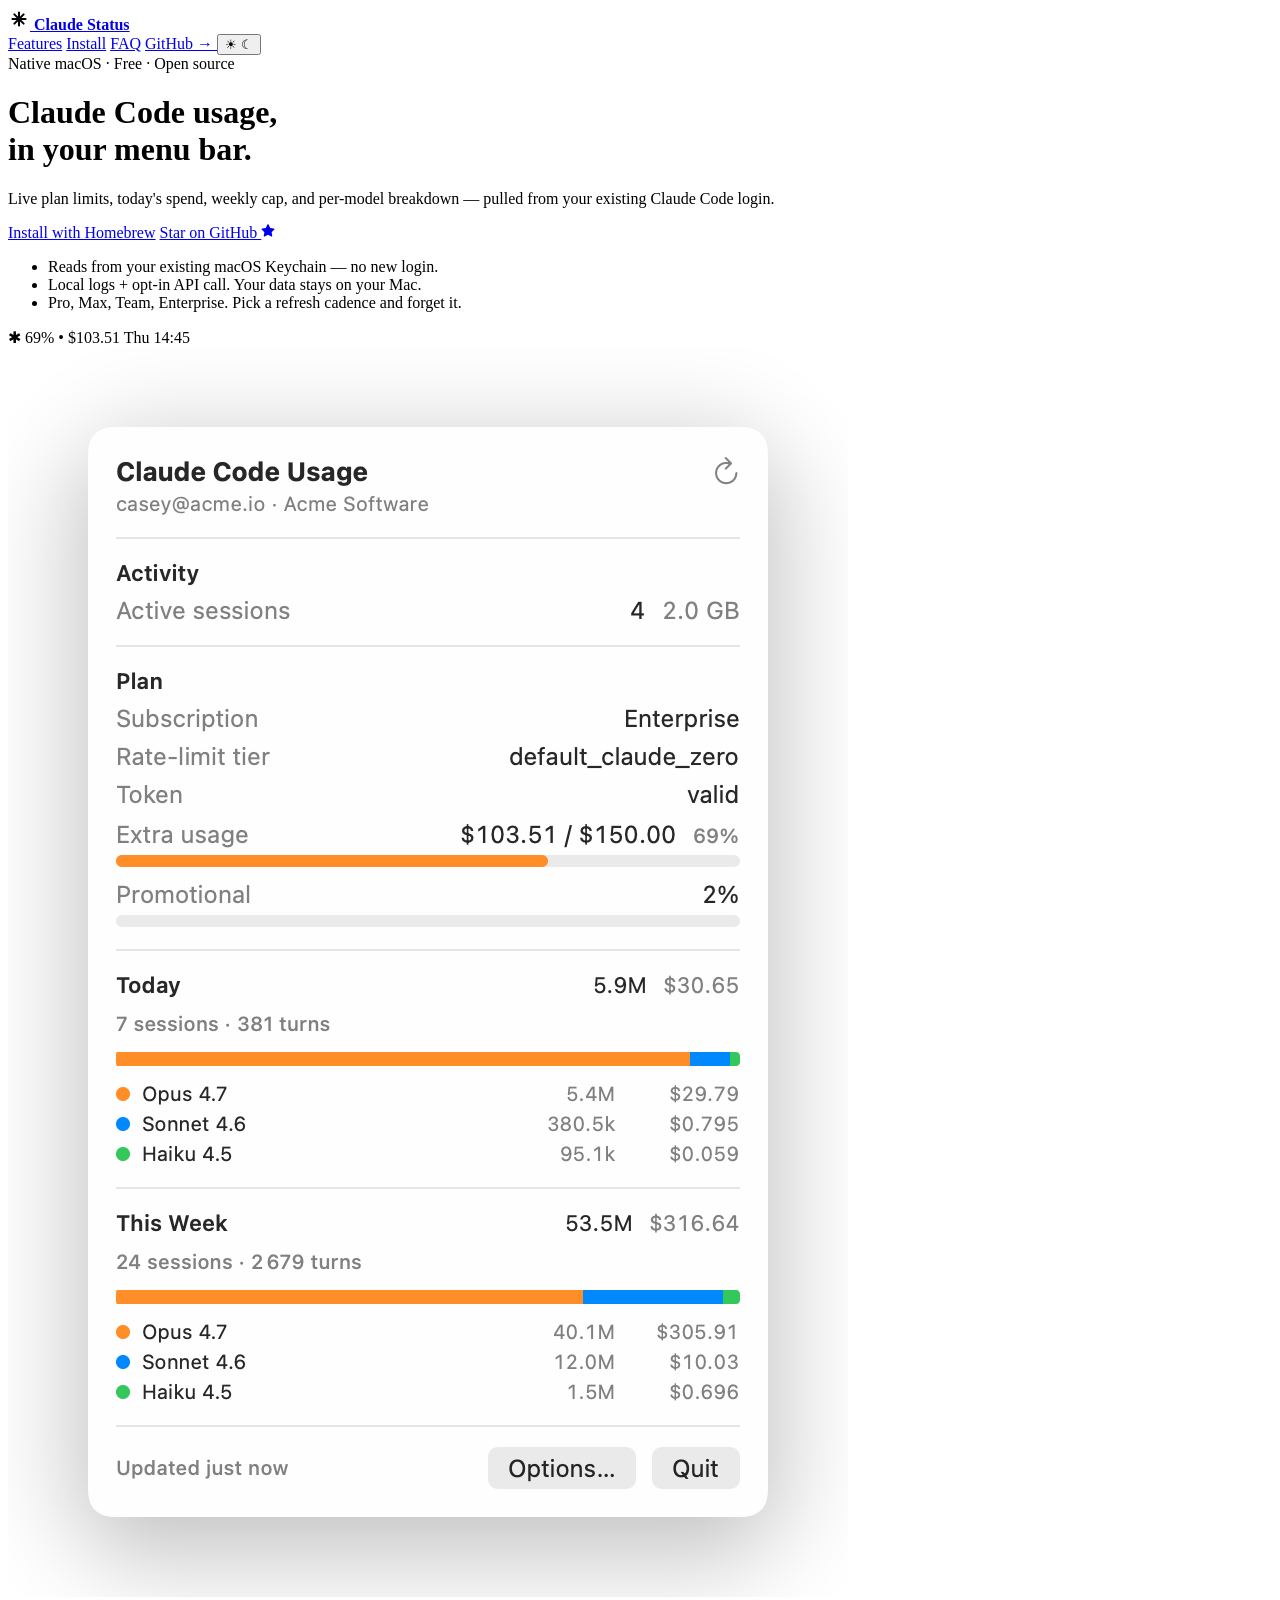
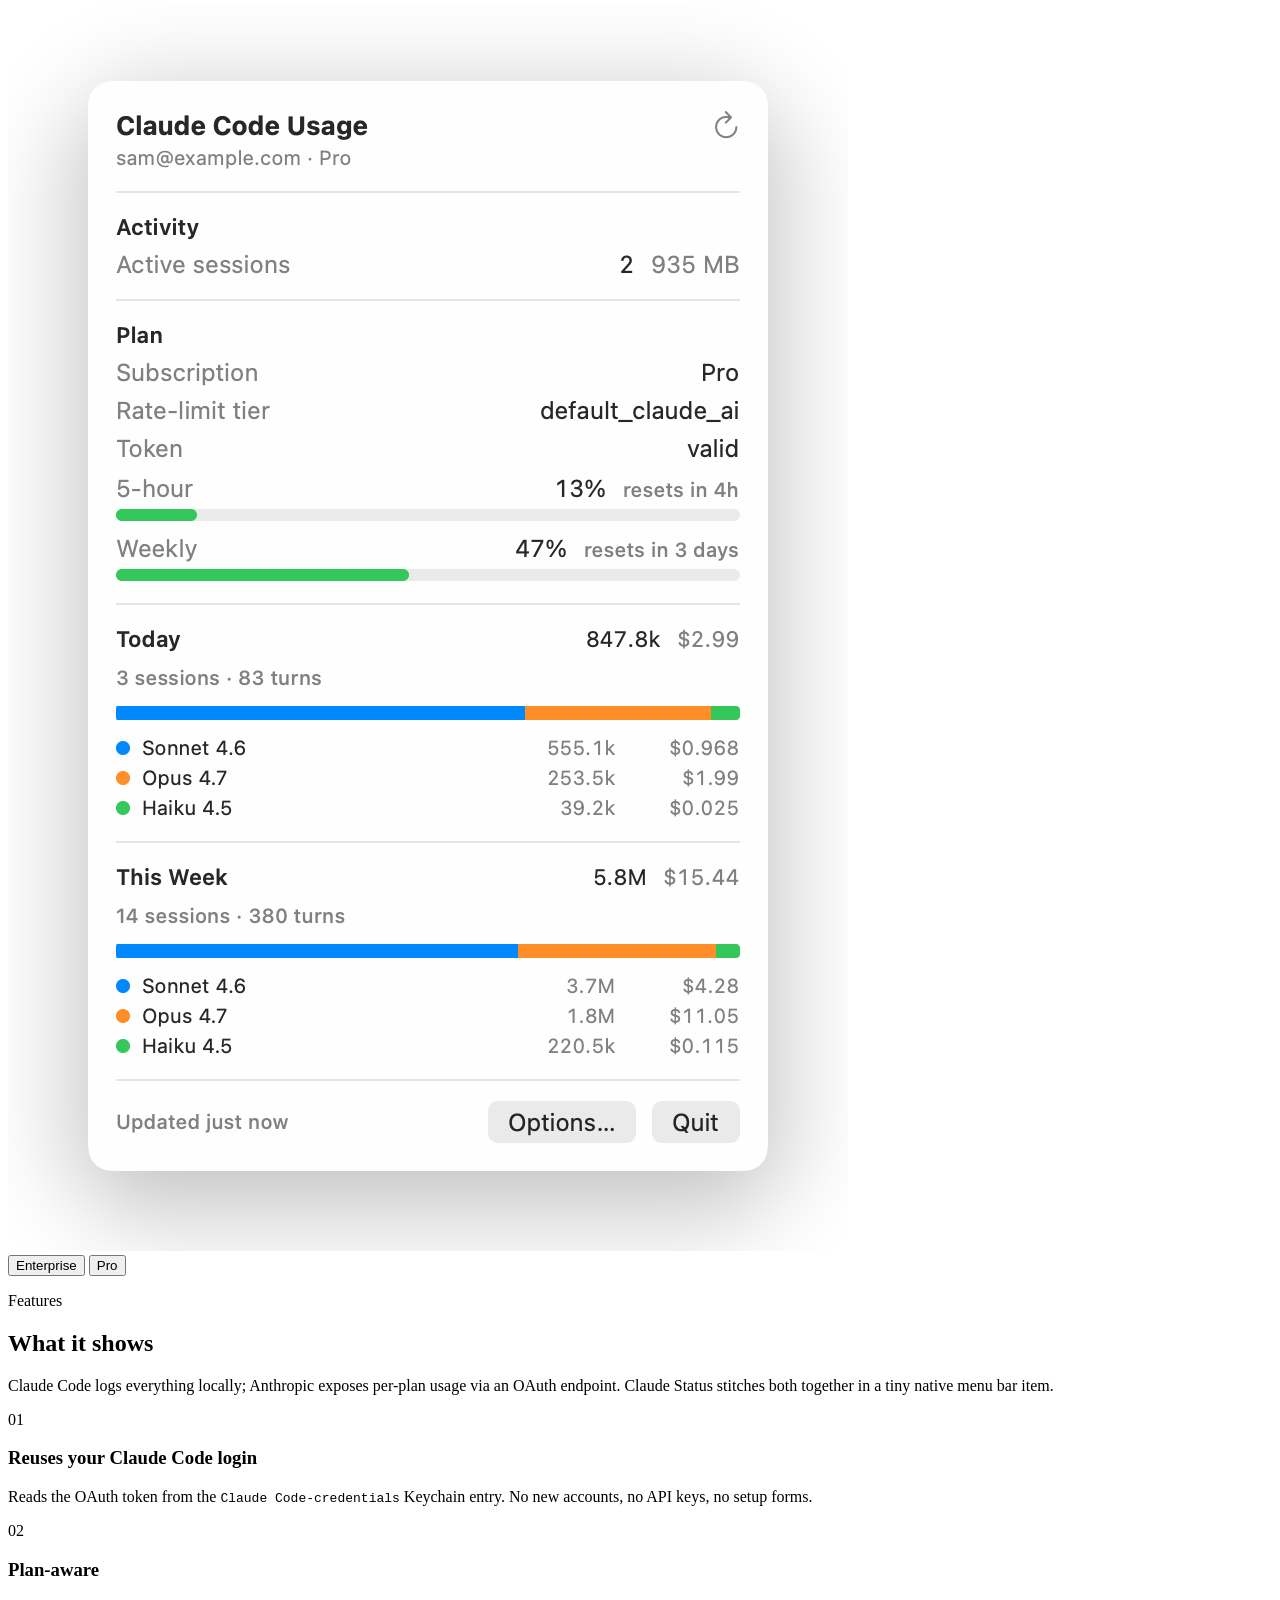
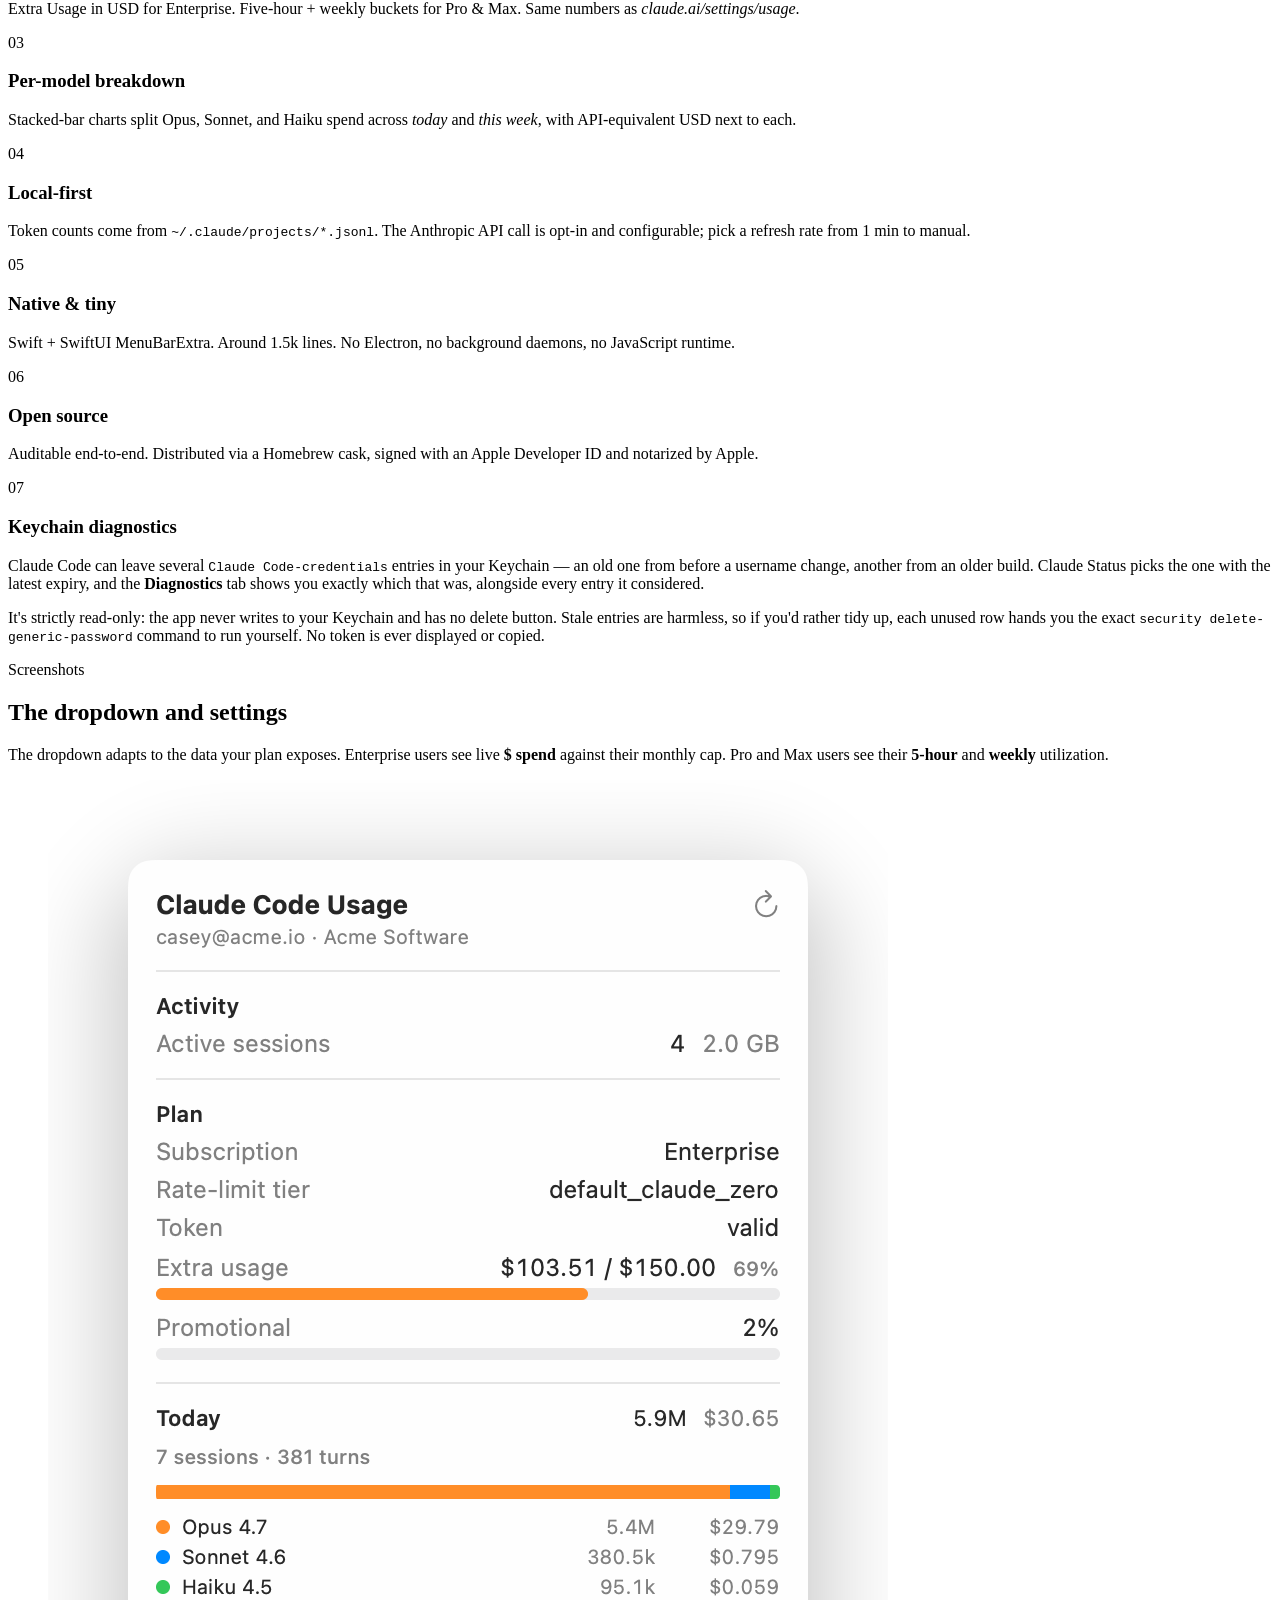
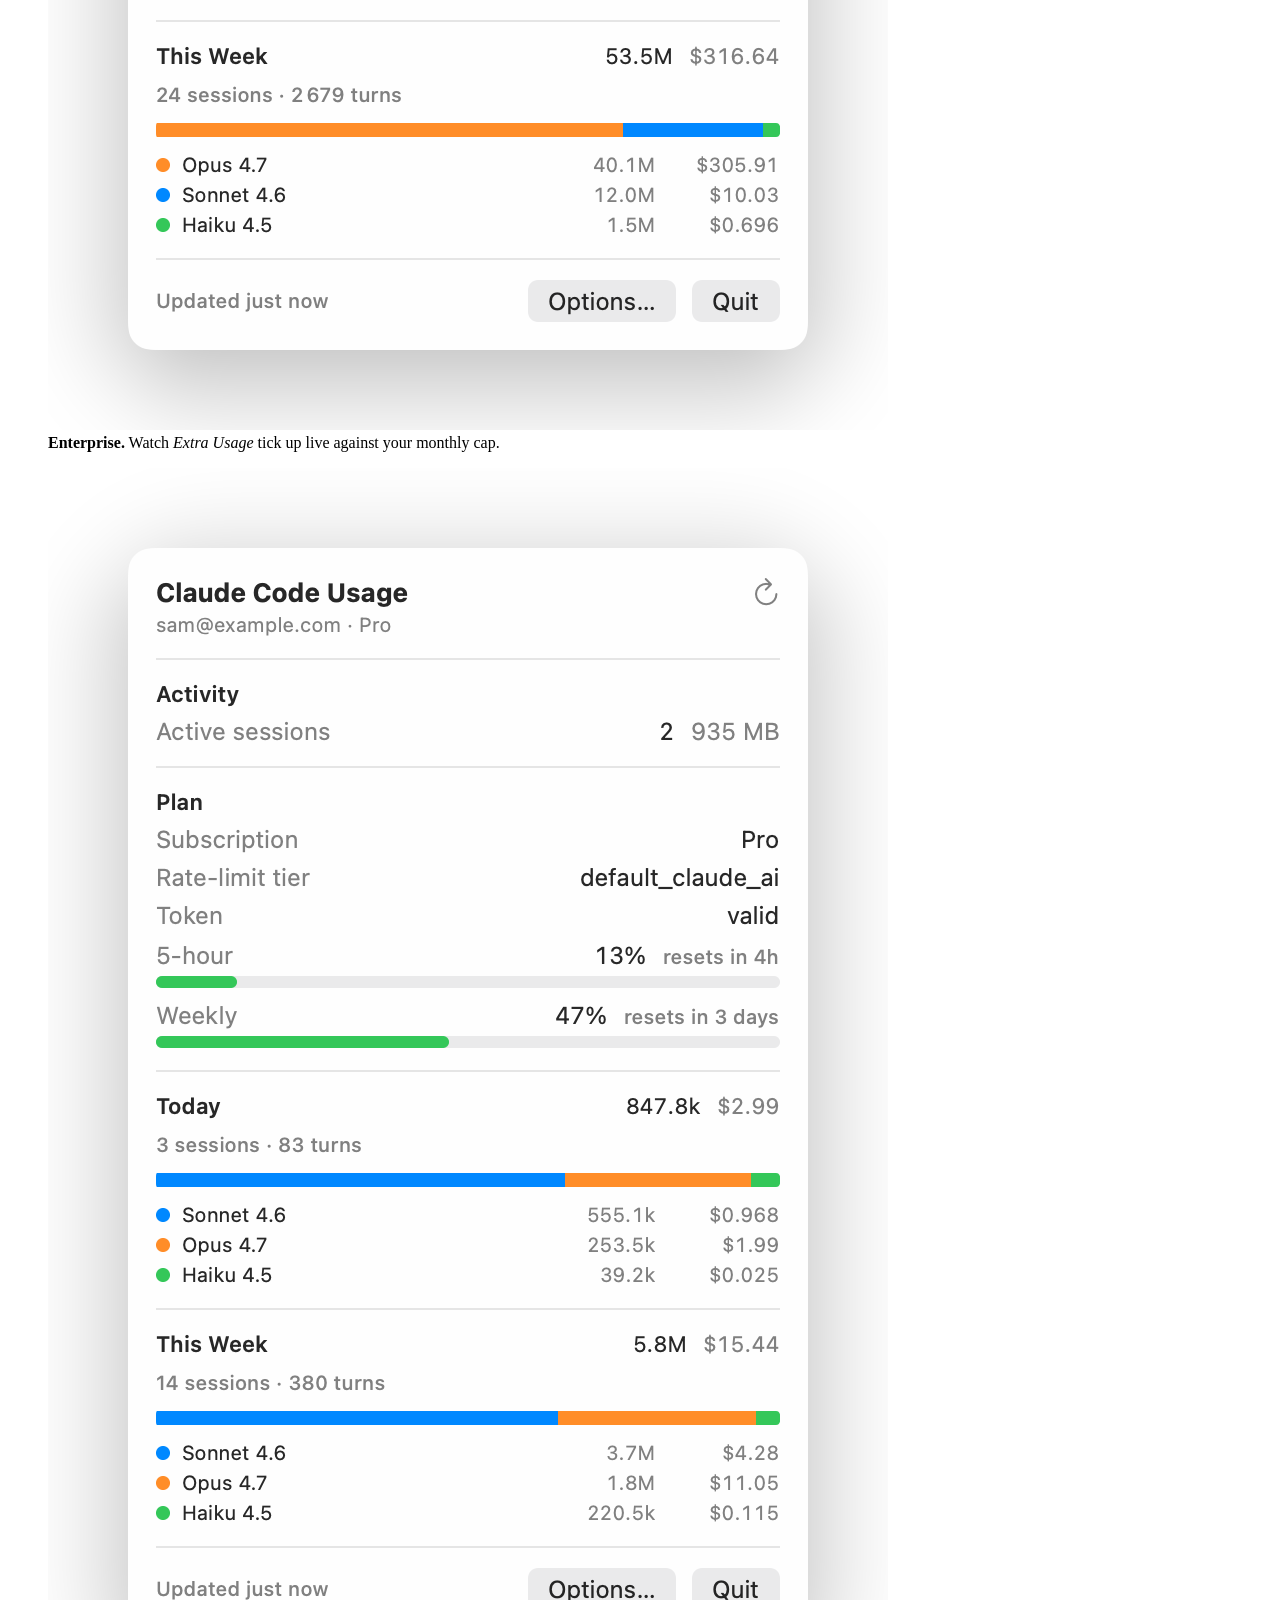
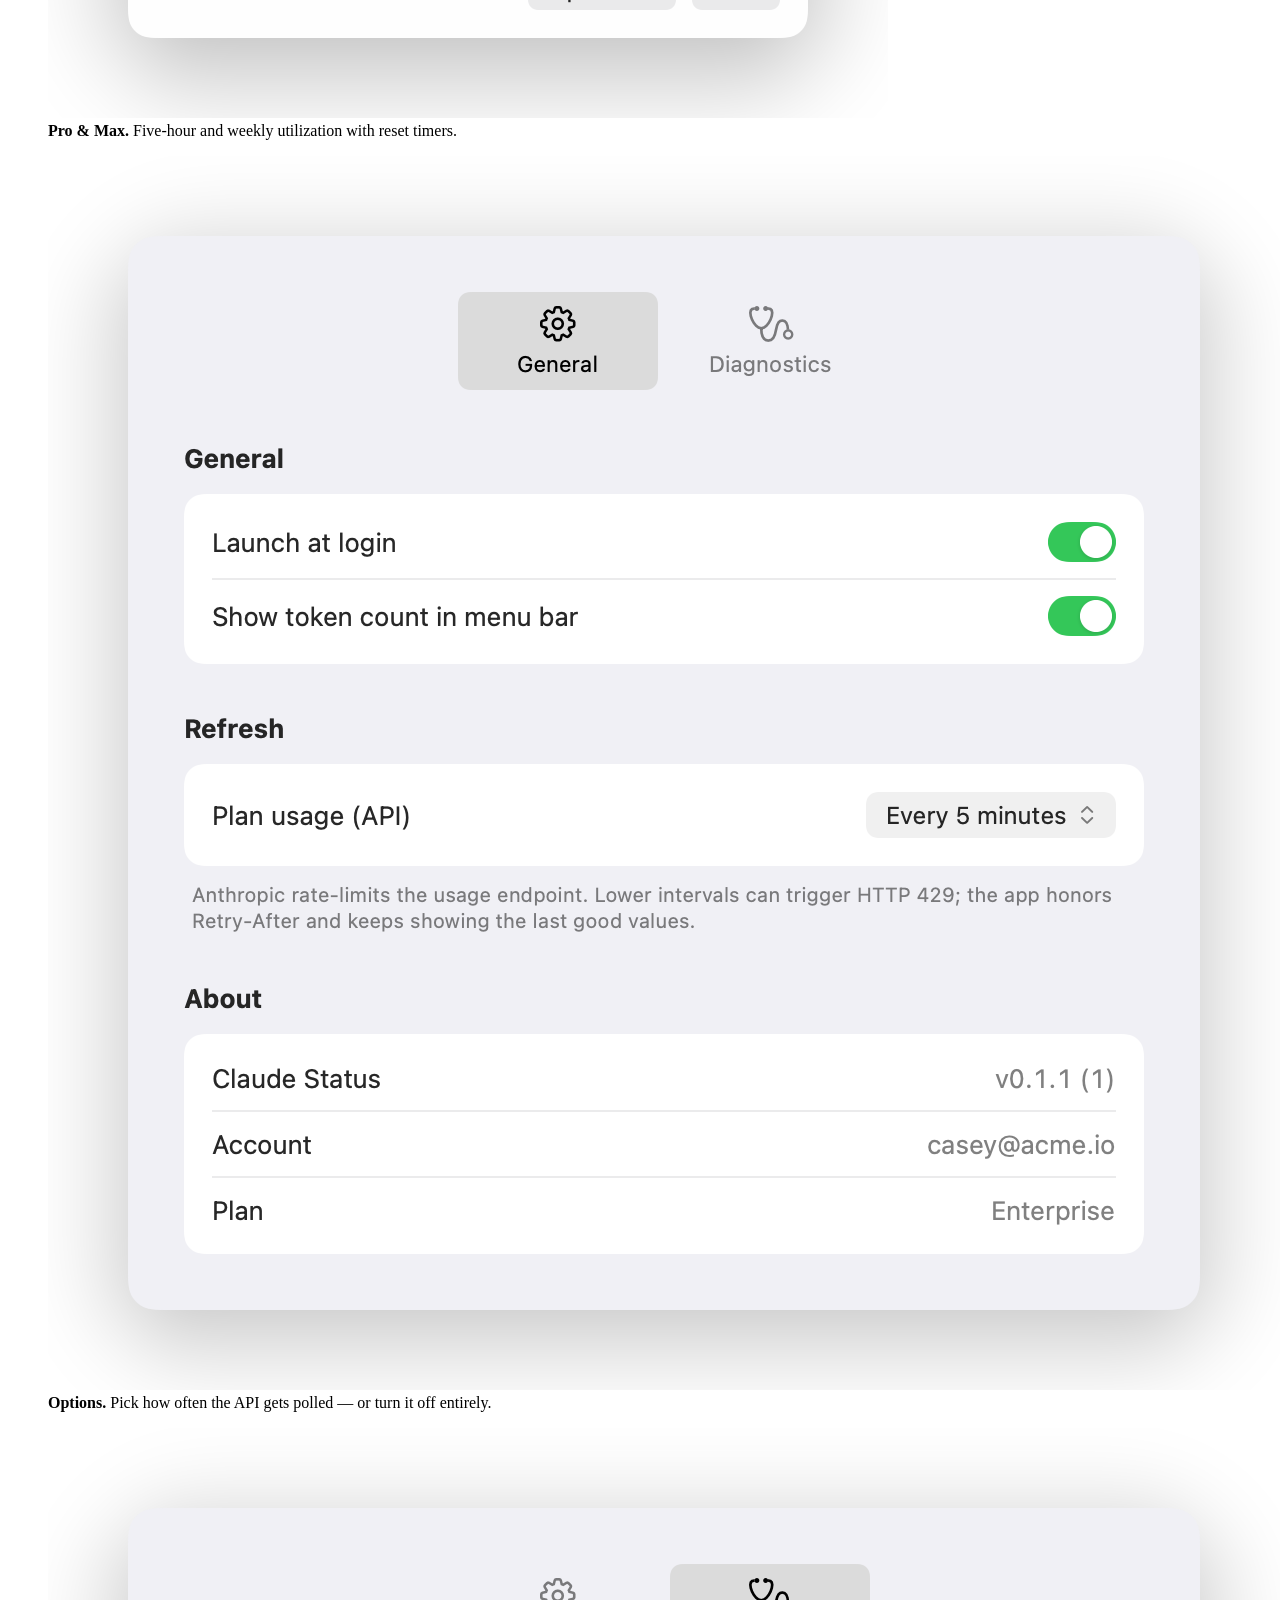
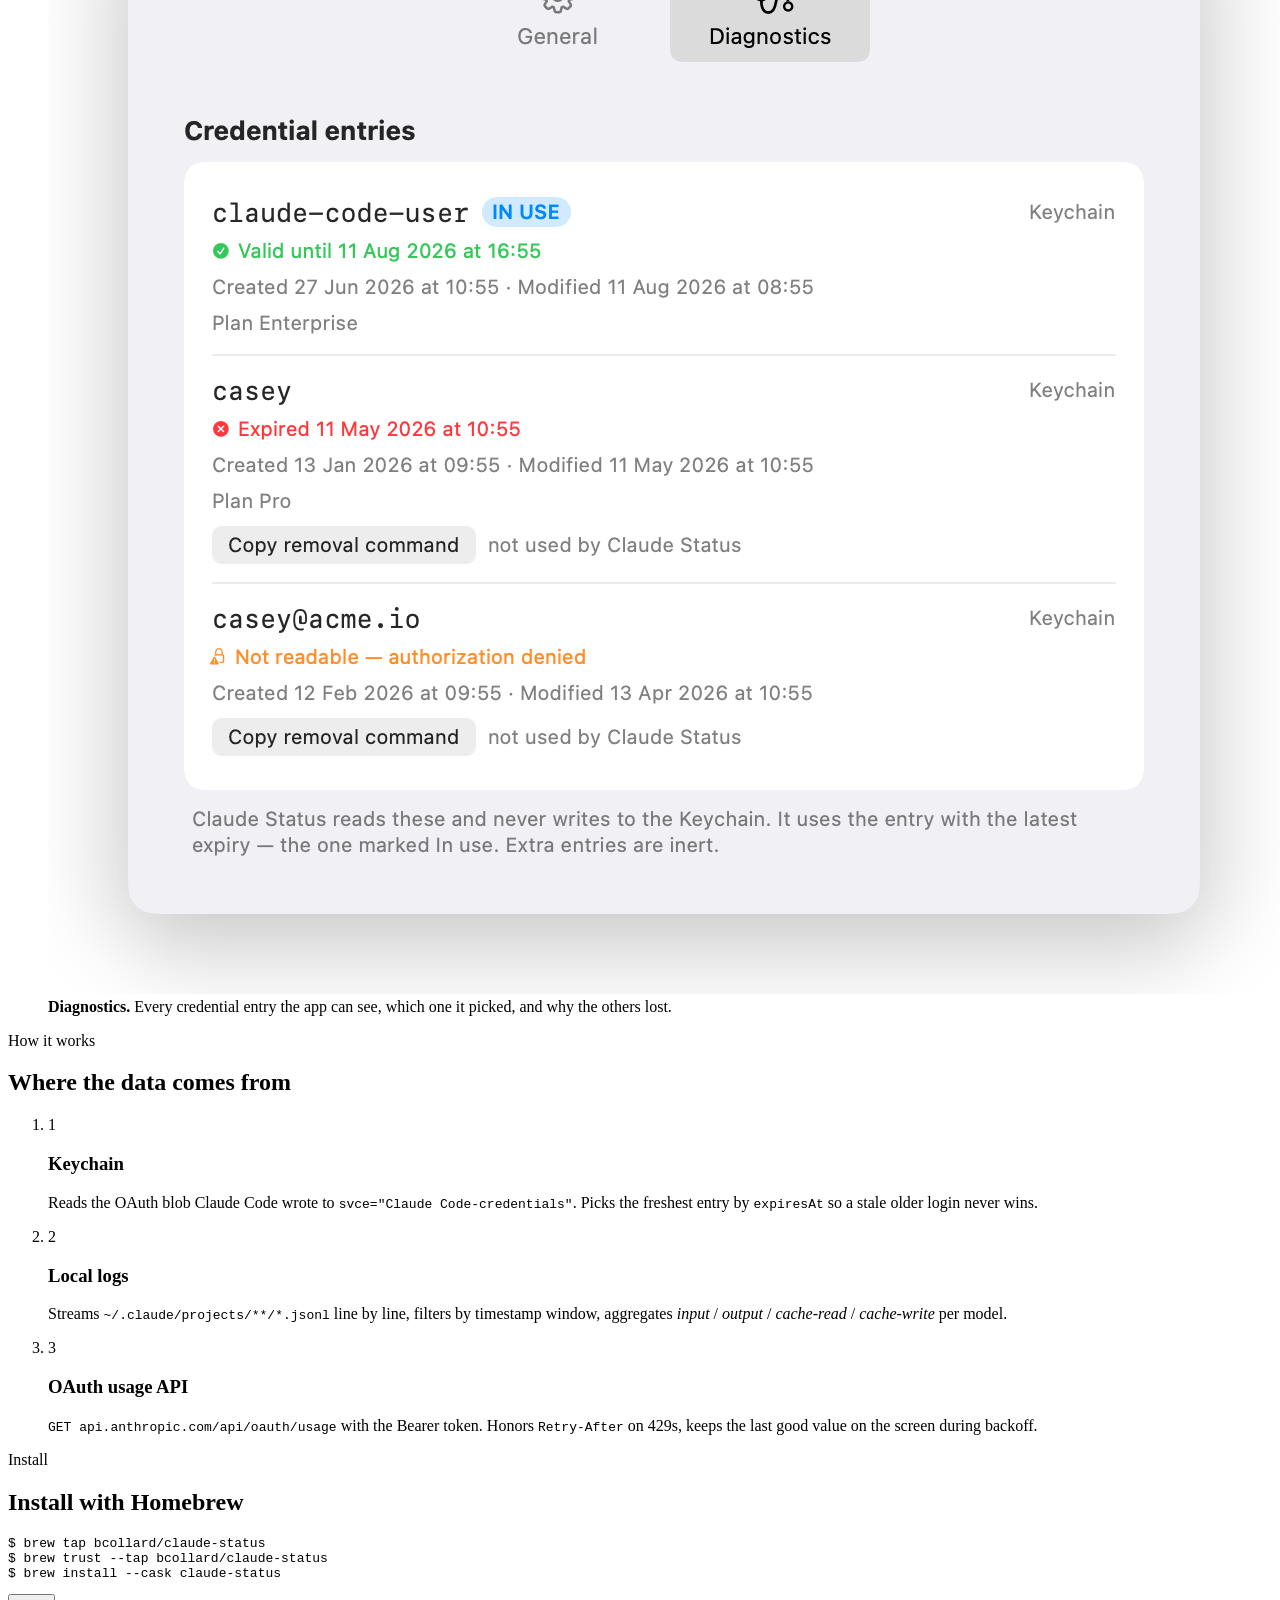
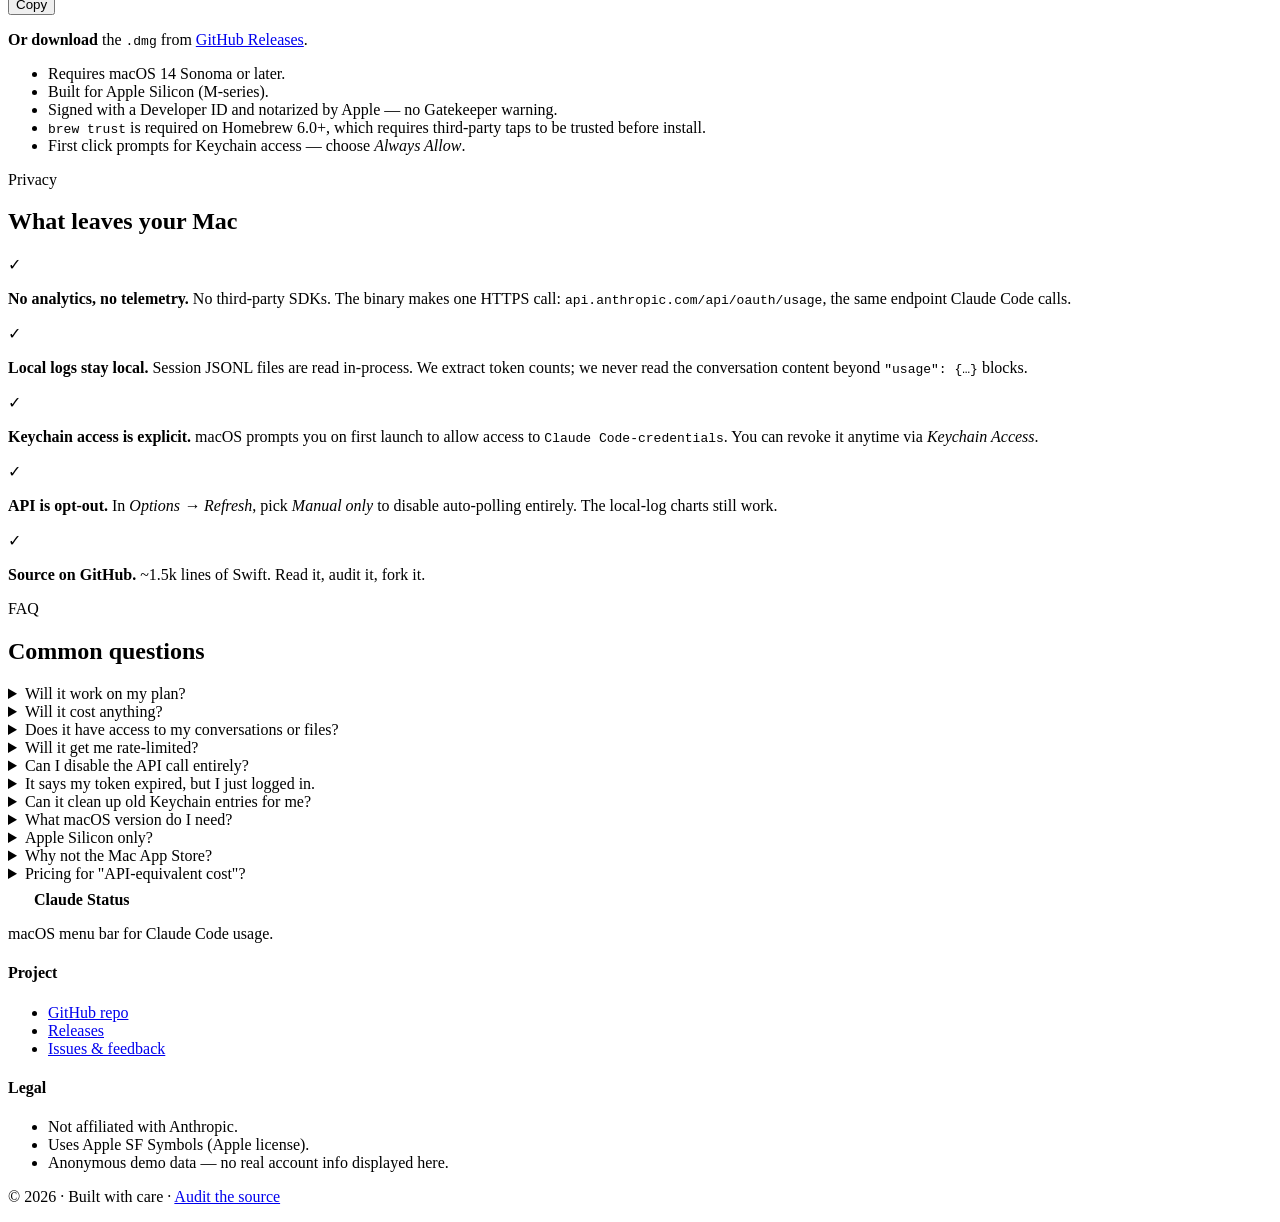
==== website/index.html @ ee4b867d "website: plain section headings Drop the counter-and-flourish headline style ("One glance. Every num" ====
<!DOCTYPE html>
<html lang="en" data-theme="auto">
<head>
  <meta charset="utf-8">
  <meta name="viewport" content="width=device-width, initial-scale=1">

  <!-- Google tag (gtag.js) -->
  <script async src="https://www.googletagmanager.com/gtag/js?id=G-VPXE38XTRB"></script>
  <script>
    window.dataLayer = window.dataLayer || [];
    function gtag(){dataLayer.push(arguments);}
    gtag('js', new Date());

    gtag('config', 'G-VPXE38XTRB');
  </script>

  <title>Claude Status — macOS menu bar for Claude Code usage</title>
  <meta name="description" content="A tiny macOS menu bar app that monitors your Claude Code usage. Live plan limits, per-model breakdown, API-equivalent cost — without leaving the keyboard.">
  <link rel="canonical" href="https://claudestatus.runlocal.dev/">

  <meta name="theme-color" content="#d97757" media="(prefers-color-scheme: light)">
  <meta name="theme-color" content="#1a1613" media="(prefers-color-scheme: dark)">
  <meta name="color-scheme" content="light dark">

  <meta name="application-name" content="Claude Status">
  <meta name="apple-mobile-web-app-title" content="Claude Status">
  <meta name="apple-mobile-web-app-capable" content="yes">
  <meta name="apple-mobile-web-app-status-bar-style" content="default">
  <meta name="format-detection" content="telephone=no">
  <meta name="author" content="Baptiste Collard">
  <meta name="generator" content="hand-rolled HTML">
  <meta name="robots" content="index, follow">

  <!-- Open Graph / Facebook / Slack / Discord / iMessage / Telegram -->
  <meta property="og:type" content="website">
  <meta property="og:site_name" content="Claude Status">
  <meta property="og:locale" content="en_US">
  <meta property="og:url" content="https://claudestatus.runlocal.dev/">
  <meta property="og:title" content="Claude Status — Claude Code usage in your menu bar">
  <meta property="og:description" content="Live plan limits, today's spend, weekly cap, per-model breakdown. Reuses your Claude Code login. Open source, free, native Swift.">
  <meta property="og:image" content="https://claudestatus.runlocal.dev/assets/og-image.png">
  <meta property="og:image:secure_url" content="https://claudestatus.runlocal.dev/assets/og-image.png">
  <meta property="og:image:type" content="image/png">
  <meta property="og:image:width" content="1200">
  <meta property="og:image:height" content="630">
  <meta property="og:image:alt" content="Claude Status dropdown showing Extra Usage progress and per-model token breakdown.">

  <!-- Twitter / X large card -->
  <meta name="twitter:card" content="summary_large_image">
  <meta name="twitter:url" content="https://claudestatus.runlocal.dev/">
  <meta name="twitter:title" content="Claude Status — Claude Code usage in your menu bar">
  <meta name="twitter:description" content="Live plan limits, today's spend, weekly cap, per-model breakdown. Reuses your Claude Code login. Open source, free, native Swift.">
  <meta name="twitter:image" content="https://claudestatus.runlocal.dev/assets/og-image.png">
  <meta name="twitter:image:alt" content="Claude Status dropdown showing Extra Usage progress and per-model token breakdown.">

  <!-- Icons -->
  <link rel="icon" type="image/svg+xml" href="/assets/favicon.svg">
  <link rel="alternate icon" type="image/png" href="/assets/favicon.svg">
  <link rel="apple-touch-icon" href="/assets/favicon.svg">
  <link rel="mask-icon" href="/assets/favicon.svg" color="#d97757">

  <link rel="stylesheet" href="/styles.css">

  <!-- Structured data (helps Google + some chat apps surface metadata) -->
  <script type="application/ld+json">
  {
    "@context": "https://schema.org",
    "@type": "SoftwareApplication",
    "name": "Claude Status",
    "applicationCategory": "DeveloperApplication",
    "operatingSystem": "macOS 14+",
    "url": "https://claudestatus.runlocal.dev/",
    "downloadUrl": "https://github.com/bcollard/claude-status-macos-menu-bar/releases",
    "description": "A native macOS menu bar app that monitors Claude Code usage. Live plan limits, per-model breakdown, API-equivalent cost.",
    "license": "https://github.com/bcollard/claude-status-macos-menu-bar/blob/main/LICENSE",
    "offers": { "@type": "Offer", "price": "0", "priceCurrency": "USD" },
    "softwareVersion": "0.1.0",
    "image": "https://claudestatus.runlocal.dev/assets/og-image.png"
  }
  </script>
</head>
<body>

<nav class="nav">
  <a class="brand" href="#top" aria-label="Claude Status">
    <span class="brand-mark" aria-hidden="true">
      <img src="assets/asterisk.svg" width="22" height="22" alt="">
    </span>
    <strong>Claude Status</strong>
  </a>
  <div class="nav-right">
    <a href="#features">Features</a>
    <a href="#install">Install</a>
    <a href="#faq">FAQ</a>
    <a href="https://github.com/bcollard/claude-status-macos-menu-bar" class="nav-github" target="_blank" rel="noopener">
      GitHub →
    </a>
    <button class="theme-toggle" id="themeToggle" aria-label="Toggle dark mode" title="Toggle dark mode">
      <span class="sun">☀</span>
      <span class="moon">☾</span>
    </button>
  </div>
</nav>

<header class="hero" id="top">
  <div class="hero-bg" aria-hidden="true"></div>

  <div class="container hero-grid">
    <div class="hero-copy">
      <div class="eyebrow">
        <span class="dot"></span> Native macOS · Free · Open source
      </div>
      <h1>
        Claude Code usage,<br>
        <span class="grad">in your menu bar.</span>
      </h1>
      <p class="lede">
        Live plan limits, today's spend, weekly cap, and per-model breakdown — pulled from your existing Claude Code login.
      </p>
      <div class="cta">
        <a href="#install" class="btn btn-primary">Install with Homebrew</a>
        <a href="https://github.com/bcollard/claude-status-macos-menu-bar" class="btn btn-ghost" target="_blank" rel="noopener">
          Star on GitHub
          <svg viewBox="0 0 16 16" width="14" height="14" aria-hidden="true">
            <path fill="currentColor" d="M8 .25a.75.75 0 01.673.418l1.882 3.815 4.21.612a.75.75 0 01.416 1.279l-3.046 2.97.719 4.192a.75.75 0 01-1.088.791L8 12.347l-3.766 1.98a.75.75 0 01-1.088-.79l.72-4.194L.818 6.374a.75.75 0 01.416-1.28l4.21-.611L7.327.668A.75.75 0 018 .25z"/>
          </svg>
        </a>
      </div>
      <ul class="hero-bullets">
        <li>Reads from your existing macOS Keychain — no new login.</li>
        <li>Local logs + opt-in API call. Your data stays on your Mac.</li>
        <li>Pro, Max, Team, Enterprise. Pick a refresh cadence and forget it.</li>
      </ul>
    </div>

    <div class="hero-visual">
      <div class="macbar" role="presentation">
        <span class="macbar-spacer"></span>
        <span class="macbar-app">
          <span class="macbar-asterisk">✱</span>
          <span class="macbar-text" id="liveText">69% • $103.51</span>
        </span>
        <span class="macbar-clock">Thu&nbsp;14:45</span>
      </div>

      <div class="popup-stack" id="popupStack">
        <picture>
          <source srcset="assets/popup-enterprise-dark.png" media="(prefers-color-scheme: dark)">
          <img class="popup popup-active" id="popupEnt" src="assets/popup-enterprise-light.png"
               alt="Claude Status popup showing Enterprise plan with Extra Usage 69% and per-model breakdown">
        </picture>
        <picture>
          <source srcset="assets/popup-pro-dark.png" media="(prefers-color-scheme: dark)">
          <img class="popup" id="popupPro" src="assets/popup-pro-light.png"
               alt="Claude Status popup showing Pro plan with 5-hour and weekly utilization">
        </picture>
      </div>

      <div class="plan-switch" role="tablist" aria-label="Switch shown plan">
        <button class="active" data-plan="enterprise" aria-selected="true">Enterprise</button>
        <button data-plan="pro">Pro</button>
      </div>
    </div>
  </div>
</header>

<section class="section" id="features">
  <div class="container">
    <p class="kicker">Features</p>
    <h2>What it shows</h2>
    <p class="section-lede">
      Claude Code logs everything locally; Anthropic exposes per-plan usage via an OAuth endpoint. Claude Status stitches both together in a tiny native menu bar item.
    </p>

    <div class="feature-grid">
      <article class="card">
        <span class="card-num">01</span>
        <h3>Reuses your Claude Code login</h3>
        <p>Reads the OAuth token from the <code>Claude Code-credentials</code> Keychain entry. No new accounts, no API keys, no setup forms.</p>
      </article>
      <article class="card">
        <span class="card-num">02</span>
        <h3>Plan-aware</h3>
        <p>Extra Usage in USD for Enterprise. Five-hour + weekly buckets for Pro &amp; Max. Same numbers as <em>claude.ai/settings/usage</em>.</p>
      </article>
      <article class="card">
        <span class="card-num">03</span>
        <h3>Per-model breakdown</h3>
        <p>Stacked-bar charts split Opus, Sonnet, and Haiku spend across <em>today</em> and <em>this week</em>, with API-equivalent USD next to each.</p>
      </article>
      <article class="card">
        <span class="card-num">04</span>
        <h3>Local-first</h3>
        <p>Token counts come from <code>~/.claude/projects/*.jsonl</code>. The Anthropic API call is opt-in and configurable; pick a refresh rate from 1&nbsp;min to manual.</p>
      </article>
      <article class="card">
        <span class="card-num">05</span>
        <h3>Native &amp; tiny</h3>
        <p>Swift + SwiftUI MenuBarExtra. Around 1.5k lines. No Electron, no background daemons, no JavaScript runtime.</p>
      </article>
      <article class="card">
        <span class="card-num">06</span>
        <h3>Open source</h3>
        <p>Auditable end-to-end. Distributed via a Homebrew cask, signed with an Apple Developer ID and notarized by Apple.</p>
      </article>
      <article class="card card-wide">
        <span class="card-num">07</span>
        <h3>Keychain diagnostics</h3>
        <p>
          Claude Code can leave several <code>Claude Code-credentials</code> entries in your Keychain — an old one from before a username change, another from an older build. Claude Status picks the one with the latest expiry, and the <strong>Diagnostics</strong> tab shows you exactly which that was, alongside every entry it considered.
        </p>
        <p>
          It's strictly read-only: the app never writes to your Keychain and has no delete button. Stale entries are harmless, so if you'd rather tidy up, each unused row hands you the exact <code>security delete-generic-password</code> command to run yourself. No token is ever displayed or copied.
        </p>
      </article>
    </div>
  </div>
</section>

<section class="section section-alt" id="screenshots">
  <div class="container">
    <p class="kicker">Screenshots</p>
    <h2>The dropdown and settings</h2>
    <p class="section-lede">
      The dropdown adapts to the data your plan exposes. Enterprise users see live <strong>$ spend</strong> against their monthly cap. Pro and Max users see their <strong>5-hour</strong> and <strong>weekly</strong> utilization.
    </p>

    <div class="gallery">
      <figure>
        <picture>
          <source srcset="assets/popup-enterprise-dark.png" media="(prefers-color-scheme: dark)">
          <img src="assets/popup-enterprise-light.png" alt="Enterprise dropdown" loading="lazy">
        </picture>
        <figcaption><strong>Enterprise.</strong> Watch <em>Extra Usage</em> tick up live against your monthly cap.</figcaption>
      </figure>
      <figure>
        <picture>
          <source srcset="assets/popup-pro-dark.png" media="(prefers-color-scheme: dark)">
          <img src="assets/popup-pro-light.png" alt="Pro dropdown" loading="lazy">
        </picture>
        <figcaption><strong>Pro &amp; Max.</strong> Five-hour and weekly utilization with reset timers.</figcaption>
      </figure>
      <figure class="figure-wide">
        <picture>
          <source srcset="assets/settings-dark.png" media="(prefers-color-scheme: dark)">
          <img src="assets/settings-light.png" alt="Settings window" loading="lazy">
        </picture>
        <figcaption><strong>Options.</strong> Pick how often the API gets polled — or turn it off entirely.</figcaption>
      </figure>
      <figure class="figure-wide">
        <picture>
          <source srcset="assets/diagnostics-dark.png" media="(prefers-color-scheme: dark)">
          <img src="assets/diagnostics-light.png" alt="Diagnostics tab listing Keychain credential entries" loading="lazy">
        </picture>
        <figcaption><strong>Diagnostics.</strong> Every credential entry the app can see, which one it picked, and why the others lost.</figcaption>
      </figure>
    </div>
  </div>
</section>

<section class="section" id="how">
  <div class="container">
    <p class="kicker">How it works</p>
    <h2>Where the data comes from</h2>

    <ol class="steps">
      <li>
        <span class="step-num">1</span>
        <h3>Keychain</h3>
        <p>Reads the OAuth blob Claude Code wrote to <code>svce="Claude Code-credentials"</code>. Picks the freshest entry by <code>expiresAt</code> so a stale older login never wins.</p>
      </li>
      <li>
        <span class="step-num">2</span>
        <h3>Local logs</h3>
        <p>Streams <code>~/.claude/projects/**/*.jsonl</code> line by line, filters by timestamp window, aggregates <em>input</em> / <em>output</em> / <em>cache-read</em> / <em>cache-write</em> per model.</p>
      </li>
      <li>
        <span class="step-num">3</span>
        <h3>OAuth usage API</h3>
        <p><code>GET api.anthropic.com/api/oauth/usage</code> with the Bearer token. Honors <code>Retry-After</code> on 429s, keeps the last good value on the screen during backoff.</p>
      </li>
    </ol>
  </div>
</section>

<section class="section section-alt" id="install">
  <div class="container">
    <p class="kicker">Install</p>
    <h2>Install with Homebrew</h2>

    <div class="install-grid">
      <div class="install-cmd">
        <pre><code><span class="prompt">$</span> brew tap bcollard/claude-status
<span class="prompt">$</span> brew trust --tap bcollard/claude-status
<span class="prompt">$</span> brew install --cask claude-status</code></pre>
        <button class="copy-btn" data-copy="brew tap bcollard/claude-status
brew trust --tap bcollard/claude-status
brew install --cask claude-status" aria-label="Copy install command">Copy</button>
      </div>

      <aside class="install-notes">
        <p><strong>Or download</strong> the <code>.dmg</code> from <a href="https://github.com/bcollard/claude-status-macos-menu-bar/releases" target="_blank" rel="noopener">GitHub Releases</a>.</p>
        <ul>
          <li>Requires macOS 14 Sonoma or later.</li>
          <li>Built for Apple Silicon (M-series).</li>
          <li>Signed with a Developer ID and notarized by Apple — no Gatekeeper warning.</li>
          <li><code>brew trust</code> is required on Homebrew 6.0+, which requires third-party taps to be trusted before install.</li>
          <li>First click prompts for Keychain access — choose <em>Always Allow</em>.</li>
        </ul>
      </aside>
    </div>
  </div>
</section>

<section class="section" id="privacy">
  <div class="container">
    <p class="kicker">Privacy</p>
    <h2>What leaves your Mac</h2>

    <div class="privacy-grid">
      <div class="priv-card">
        <span class="check">✓</span>
        <p><strong>No analytics, no telemetry.</strong> No third-party SDKs. The binary makes one HTTPS call: <code>api.anthropic.com/api/oauth/usage</code>, the same endpoint Claude Code calls.</p>
      </div>
      <div class="priv-card">
        <span class="check">✓</span>
        <p><strong>Local logs stay local.</strong> Session JSONL files are read in-process. We extract token counts; we never read the conversation content beyond <code>"usage": {…}</code> blocks.</p>
      </div>
      <div class="priv-card">
        <span class="check">✓</span>
        <p><strong>Keychain access is explicit.</strong> macOS prompts you on first launch to allow access to <code>Claude Code-credentials</code>. You can revoke it anytime via <em>Keychain Access</em>.</p>
      </div>
      <div class="priv-card">
        <span class="check">✓</span>
        <p><strong>API is opt-out.</strong> In <em>Options → Refresh</em>, pick <em>Manual only</em> to disable auto-polling entirely. The local-log charts still work.</p>
      </div>
      <div class="priv-card">
        <span class="check">✓</span>
        <p><strong>Source on GitHub.</strong> ~1.5k lines of Swift. Read it, audit it, fork it.</p>
      </div>
    </div>
  </div>
</section>

<section class="section section-alt" id="faq">
  <div class="container">
    <p class="kicker">FAQ</p>
    <h2>Common questions</h2>

    <div class="faq-list">
      <details>
        <summary><span>Will it work on my plan?</span></summary>
        <p>Yes for all current consumer/business plans: <strong>Pro</strong>, <strong>Max</strong>, <strong>Team</strong>, <strong>Enterprise</strong>. The dropdown adapts to the fields the API returns — Enterprise gets the Extra Usage row, Pro/Max get five-hour and weekly utilization.</p>
      </details>
      <details>
        <summary><span>Will it cost anything?</span></summary>
        <p>No. Claude Status is free and the source is open. There's no in-app purchase, no subscription, no "pro tier" to unlock.</p>
      </details>
      <details>
        <summary><span>Does it have access to my conversations or files?</span></summary>
        <p>No. It reads the <code>usage</code> blocks of <code>~/.claude/projects/*.jsonl</code> for token counts, and the OAuth blob in your Keychain. It never opens the rest of the message content.</p>
      </details>
      <details>
        <summary><span>Will it get me rate-limited?</span></summary>
        <p>No. The API is polled every 5 minutes by default. On <code>429 Too Many Requests</code> the app backs off, honors any <code>Retry-After</code> header, and shows the last known good numbers in the meantime.</p>
      </details>
      <details>
        <summary><span>Can I disable the API call entirely?</span></summary>
        <p>Yes. <em>Options → Refresh → Manual only</em>. The local-log charts (today / this week with per-model breakdown) keep working — only the plan-level rows go quiet.</p>
      </details>
      <details>
        <summary><span>It says my token expired, but I just logged in.</span></summary>
        <p>Open <em>Options → Diagnostics</em>. Claude Code can leave several <code>Claude Code-credentials</code> entries in your Keychain, and the tab shows every one it found, each entry's expiry, and which one is <strong>In use</strong>. Claude Code also refreshes tokens in memory without always writing them back, so a <code>claude /logout</code> followed by a fresh login is the reliable way to write a new entry.</p>
      </details>
      <details>
        <summary><span>Can it clean up old Keychain entries for me?</span></summary>
        <p>Deliberately not. Extra entries are inert — the app picks the one with the latest expiry, so a stale entry can never win — and removing the wrong one would log you out of Claude Code. Instead, each unused row in <em>Diagnostics</em> gives you the exact <code>security delete-generic-password</code> command, so the destructive step stays in your own shell.</p>
      </details>
      <details>
        <summary><span>What macOS version do I need?</span></summary>
        <p>macOS 14 Sonoma or later. The app uses <code>MenuBarExtra</code> and the new <code>SMAppService</code> launch-at-login API.</p>
      </details>
      <details>
        <summary><span>Apple Silicon only?</span></summary>
        <p>Today, yes — the release build is arm64. A universal (arm64 + x86_64) build is planned. Open an issue on GitHub if you need it sooner.</p>
      </details>
      <details>
        <summary><span>Why not the Mac App Store?</span></summary>
        <p>Reading another app's Keychain entry from inside the App Store sandbox would need a shared keychain access group entitlement that only Anthropic can grant. The Homebrew cask path avoids that.</p>
      </details>
      <details>
        <summary><span>Pricing for "API-equivalent cost"?</span></summary>
        <p>The dropdown shows what a given token mix <em>would</em> cost on the Anthropic API. On a plan, you're not actually billed per token — but the figure is a useful comparison. Rates are public list pricing.</p>
      </details>
    </div>
  </div>
</section>

<footer class="footer">
  <div class="container footer-grid">
    <div>
      <div class="brand">
        <span class="brand-mark" aria-hidden="true">
          <svg viewBox="0 0 64 64" width="22" height="22"><use href="assets/asterisk.svg#root"/></svg>
        </span>
        <strong>Claude Status</strong>
      </div>
      <p class="footer-tag">macOS menu bar for Claude Code usage.</p>
    </div>
    <div>
      <h4>Project</h4>
      <ul>
        <li><a href="https://github.com/bcollard/claude-status-macos-menu-bar" target="_blank" rel="noopener">GitHub repo</a></li>
        <li><a href="https://github.com/bcollard/claude-status-macos-menu-bar/releases" target="_blank" rel="noopener">Releases</a></li>
        <li><a href="https://github.com/bcollard/claude-status-macos-menu-bar/issues" target="_blank" rel="noopener">Issues &amp; feedback</a></li>
      </ul>
    </div>
    <div>
      <h4>Legal</h4>
      <ul>
        <li>Not affiliated with Anthropic.</li>
        <li>Uses Apple SF Symbols (Apple license).</li>
        <li>Anonymous demo data — no real account info displayed here.</li>
      </ul>
    </div>
  </div>
  <p class="copy">© 2026 · Built with care · <a href="https://github.com/bcollard/claude-status-macos-menu-bar" target="_blank" rel="noopener">Audit the source</a></p>
</footer>

<script>
  // Theme toggle (auto/light/dark cycle)
  (function() {
    const root = document.documentElement;
    const btn = document.getElementById('themeToggle');
    const stored = localStorage.getItem('cs-theme');
    if (stored) root.setAttribute('data-theme', stored);

    btn.addEventListener('click', () => {
      const cur = root.getAttribute('data-theme') || 'auto';
      const next = cur === 'auto' ? 'light' : cur === 'light' ? 'dark' : 'auto';
      root.setAttribute('data-theme', next);
      if (next === 'auto') localStorage.removeItem('cs-theme');
      else localStorage.setItem('cs-theme', next);
      swapPopupSrc();
    });

    // Match popup img src to current effective theme so the data-theme
    // override beats the <picture> media query.
    function effectiveScheme() {
      const t = root.getAttribute('data-theme') || 'auto';
      if (t !== 'auto') return t;
      return matchMedia('(prefers-color-scheme: dark)').matches ? 'dark' : 'light';
    }
    function swapPopupSrc() {
      const s = effectiveScheme();
      document.querySelectorAll('img[data-light]').forEach(img => {
        img.src = s === 'dark' ? img.dataset.dark : img.dataset.light;
      });
      // For plain <img> already inside <picture>, browser handles via source.
      // Plan switch images use data-light/data-dark attributes below.
    }

    matchMedia('(prefers-color-scheme: dark)').addEventListener?.('change', swapPopupSrc);
    swapPopupSrc();
  })();

  // Plan switch in the hero (Enterprise / Pro)
  (function() {
    const stack = document.getElementById('popupStack');
    if (!stack) return;
    const ent = document.getElementById('popupEnt');
    const pro = document.getElementById('popupPro');
    const live = document.getElementById('liveText');
    document.querySelectorAll('.plan-switch button').forEach(btn => {
      btn.addEventListener('click', () => {
        const plan = btn.dataset.plan;
        document.querySelectorAll('.plan-switch button').forEach(b => {
          b.classList.toggle('active', b === btn);
          b.setAttribute('aria-selected', b === btn ? 'true' : 'false');
        });
        ent.classList.toggle('popup-active', plan === 'enterprise');
        pro.classList.toggle('popup-active', plan === 'pro');
        live.textContent = plan === 'enterprise' ? '69% • $103.51' : '5h 13% • wk 47%';
      });
    });
  })();

  // Live-text ticker — gentle illusion that the menu bar updates.
  (function() {
    const el = document.getElementById('liveText');
    if (!el) return;
    let value = 103.51;
    setInterval(() => {
      if (!el.textContent.startsWith('69%')) return; // only tick when on enterprise
      value += Math.random() * 0.07;
      const pct = Math.min(99, 69 + (value - 103.51) / 1.5);
      el.textContent = pct.toFixed(0) + '% • $' + value.toFixed(2);
    }, 4500);
  })();

  // Copy-to-clipboard for install command
  (function() {
    document.querySelectorAll('.copy-btn').forEach(btn => {
      btn.addEventListener('click', async () => {
        try {
          await navigator.clipboard.writeText(btn.dataset.copy);
          const orig = btn.textContent;
          btn.textContent = 'Copied!';
          btn.classList.add('copied');
          setTimeout(() => { btn.textContent = orig; btn.classList.remove('copied'); }, 1200);
        } catch (e) { /* clipboard not available */ }
      });
    });
  })();
</script>

</body>
</html>
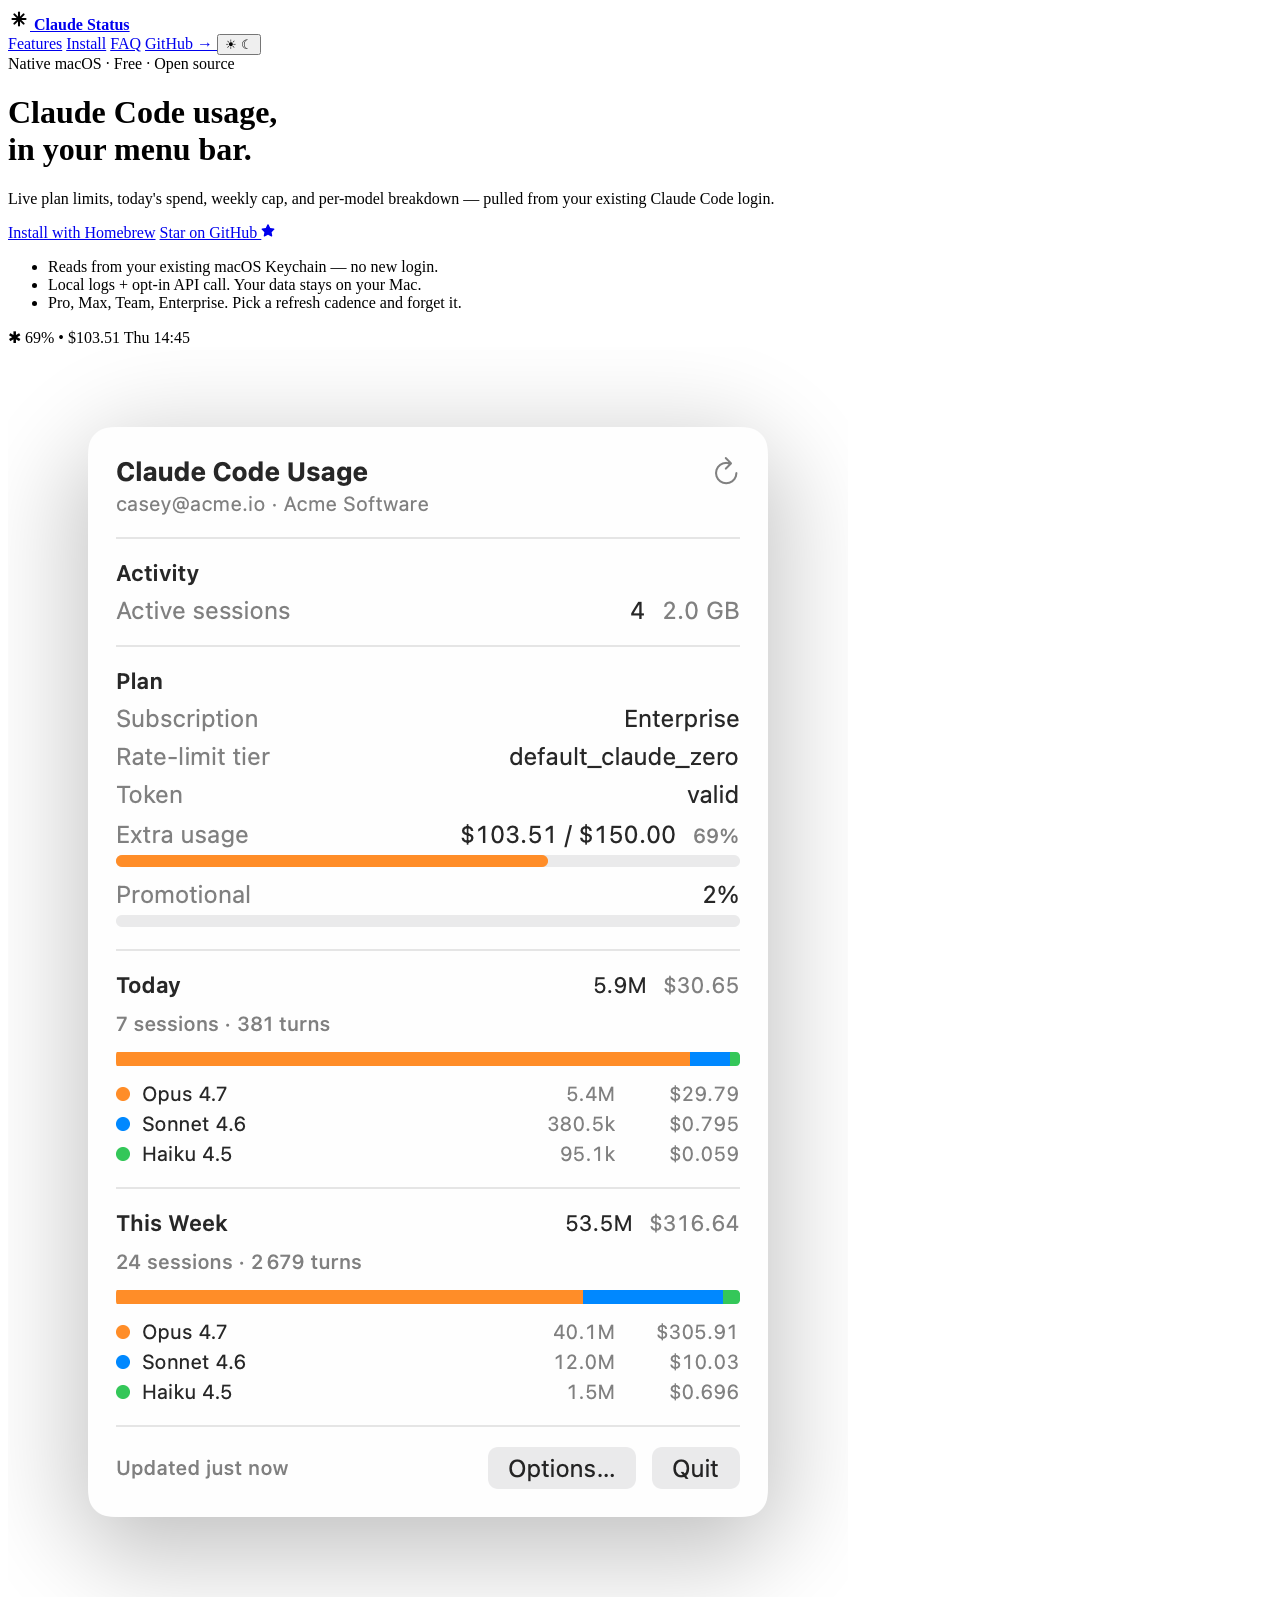
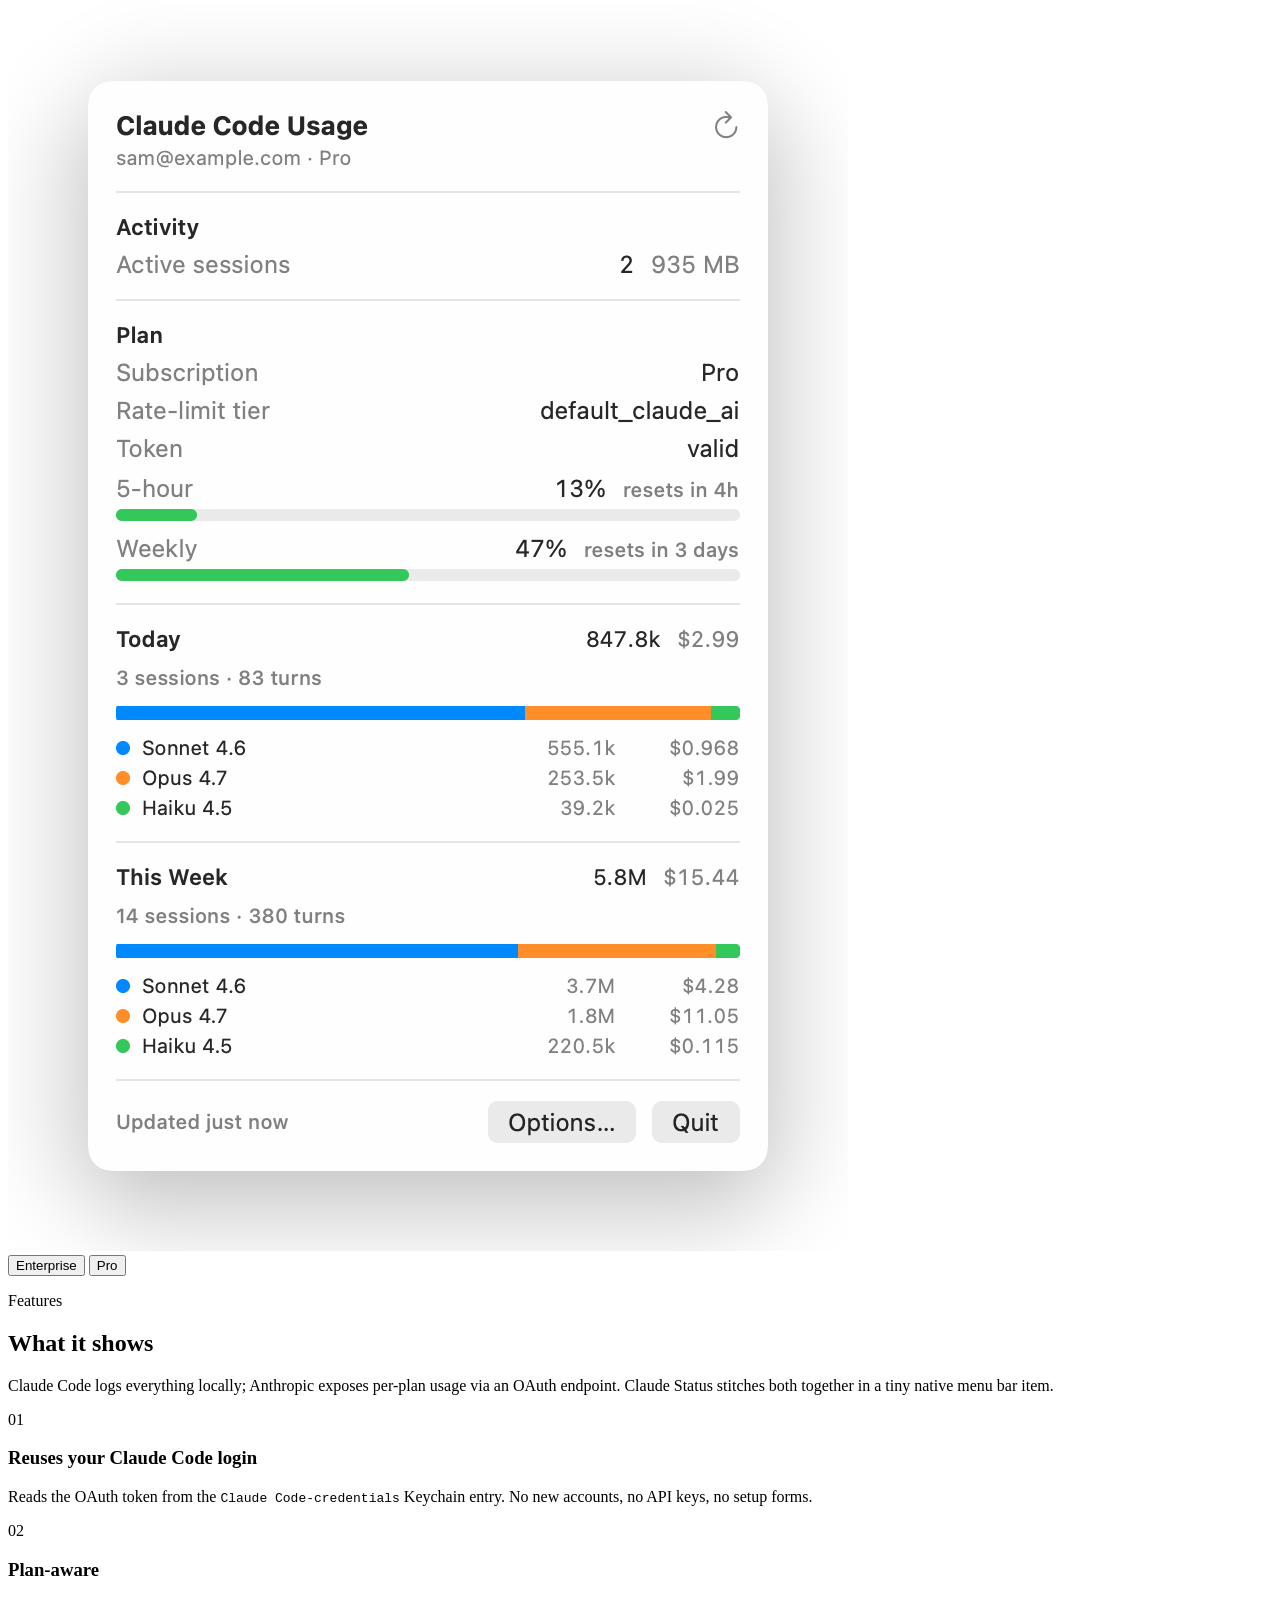
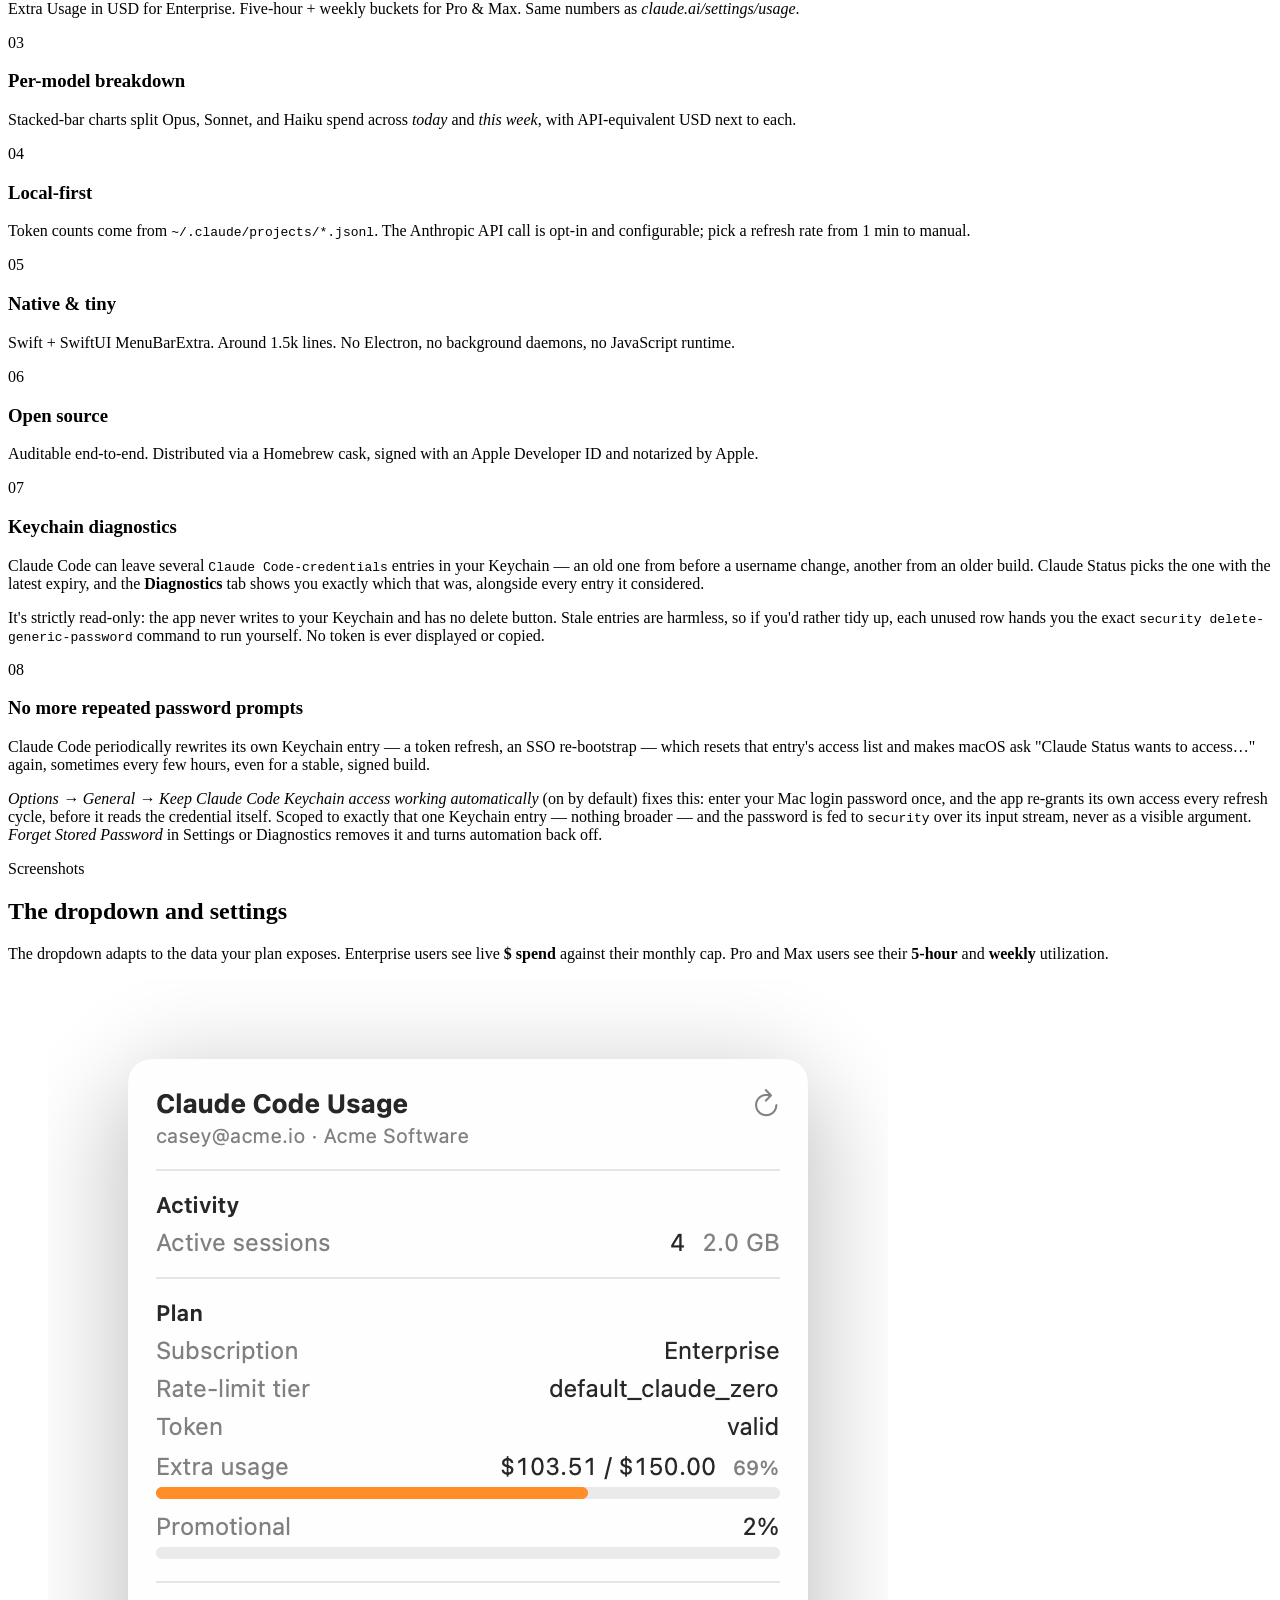
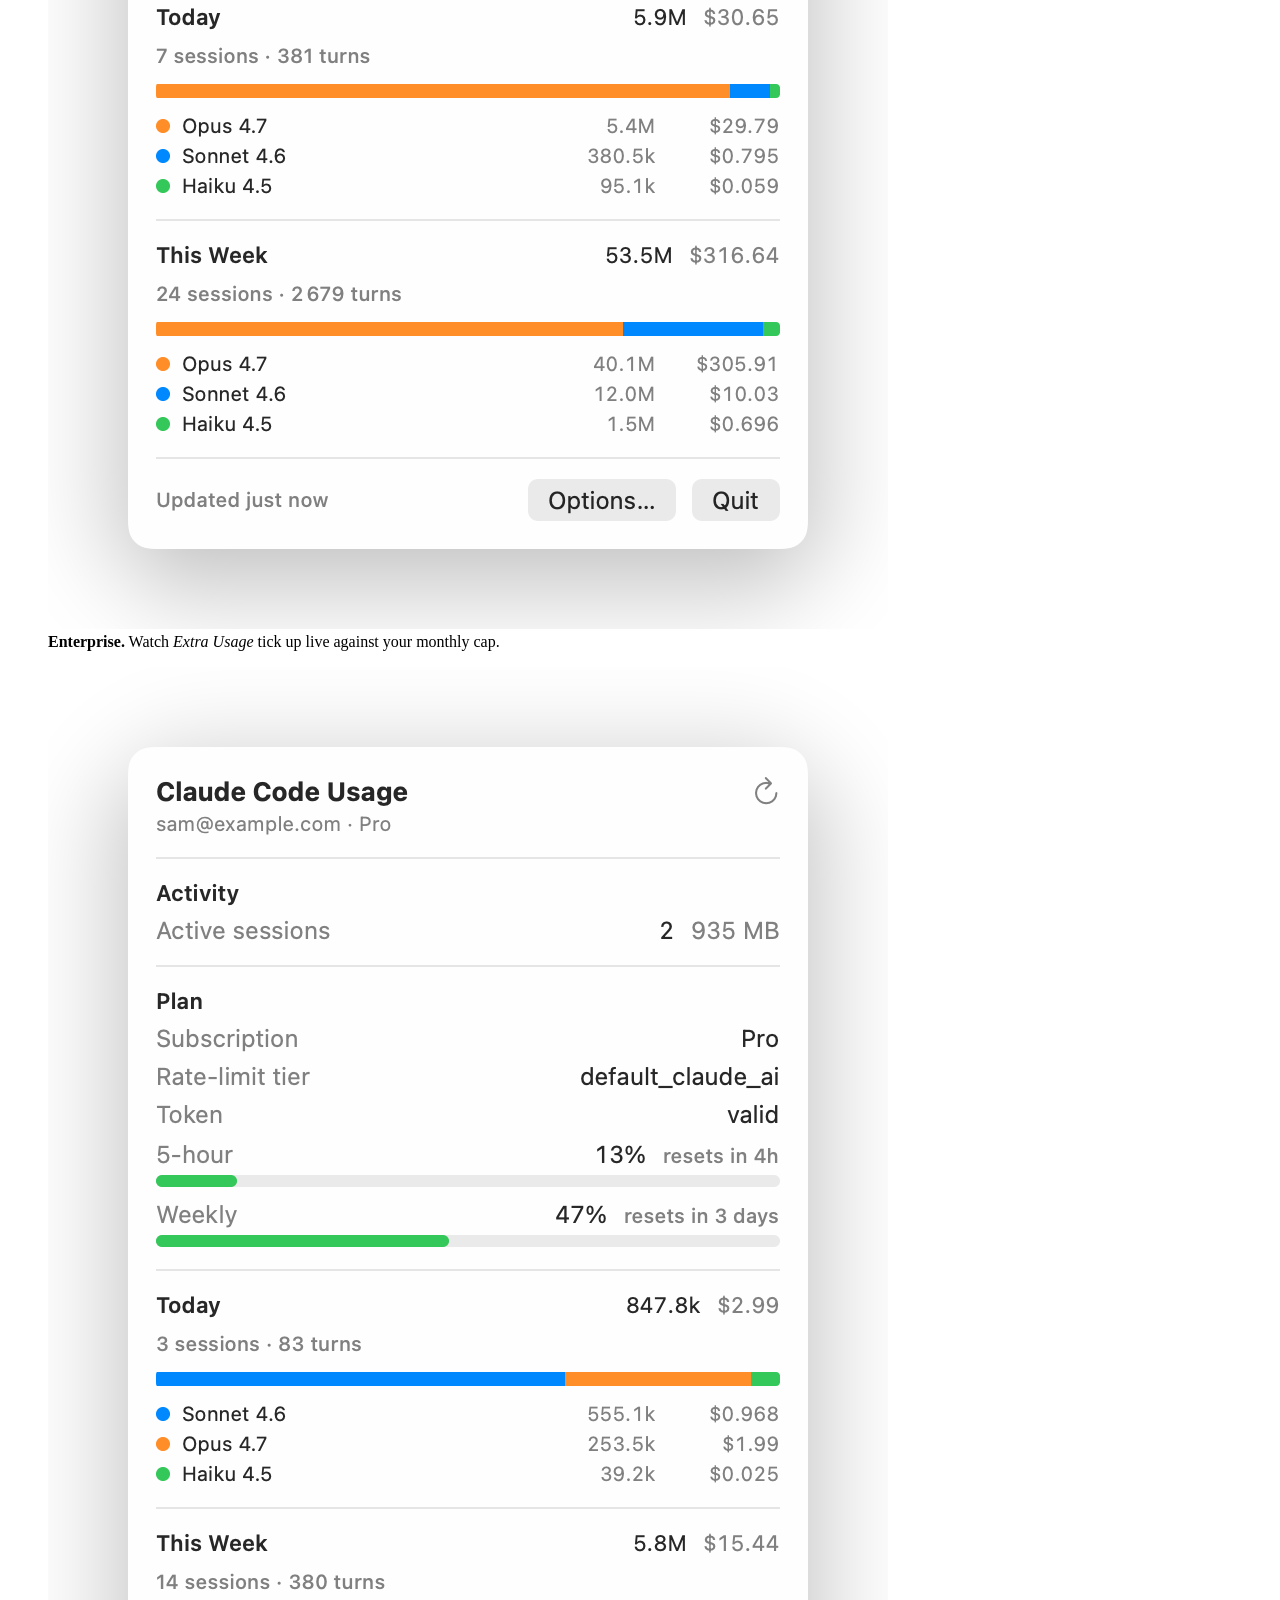
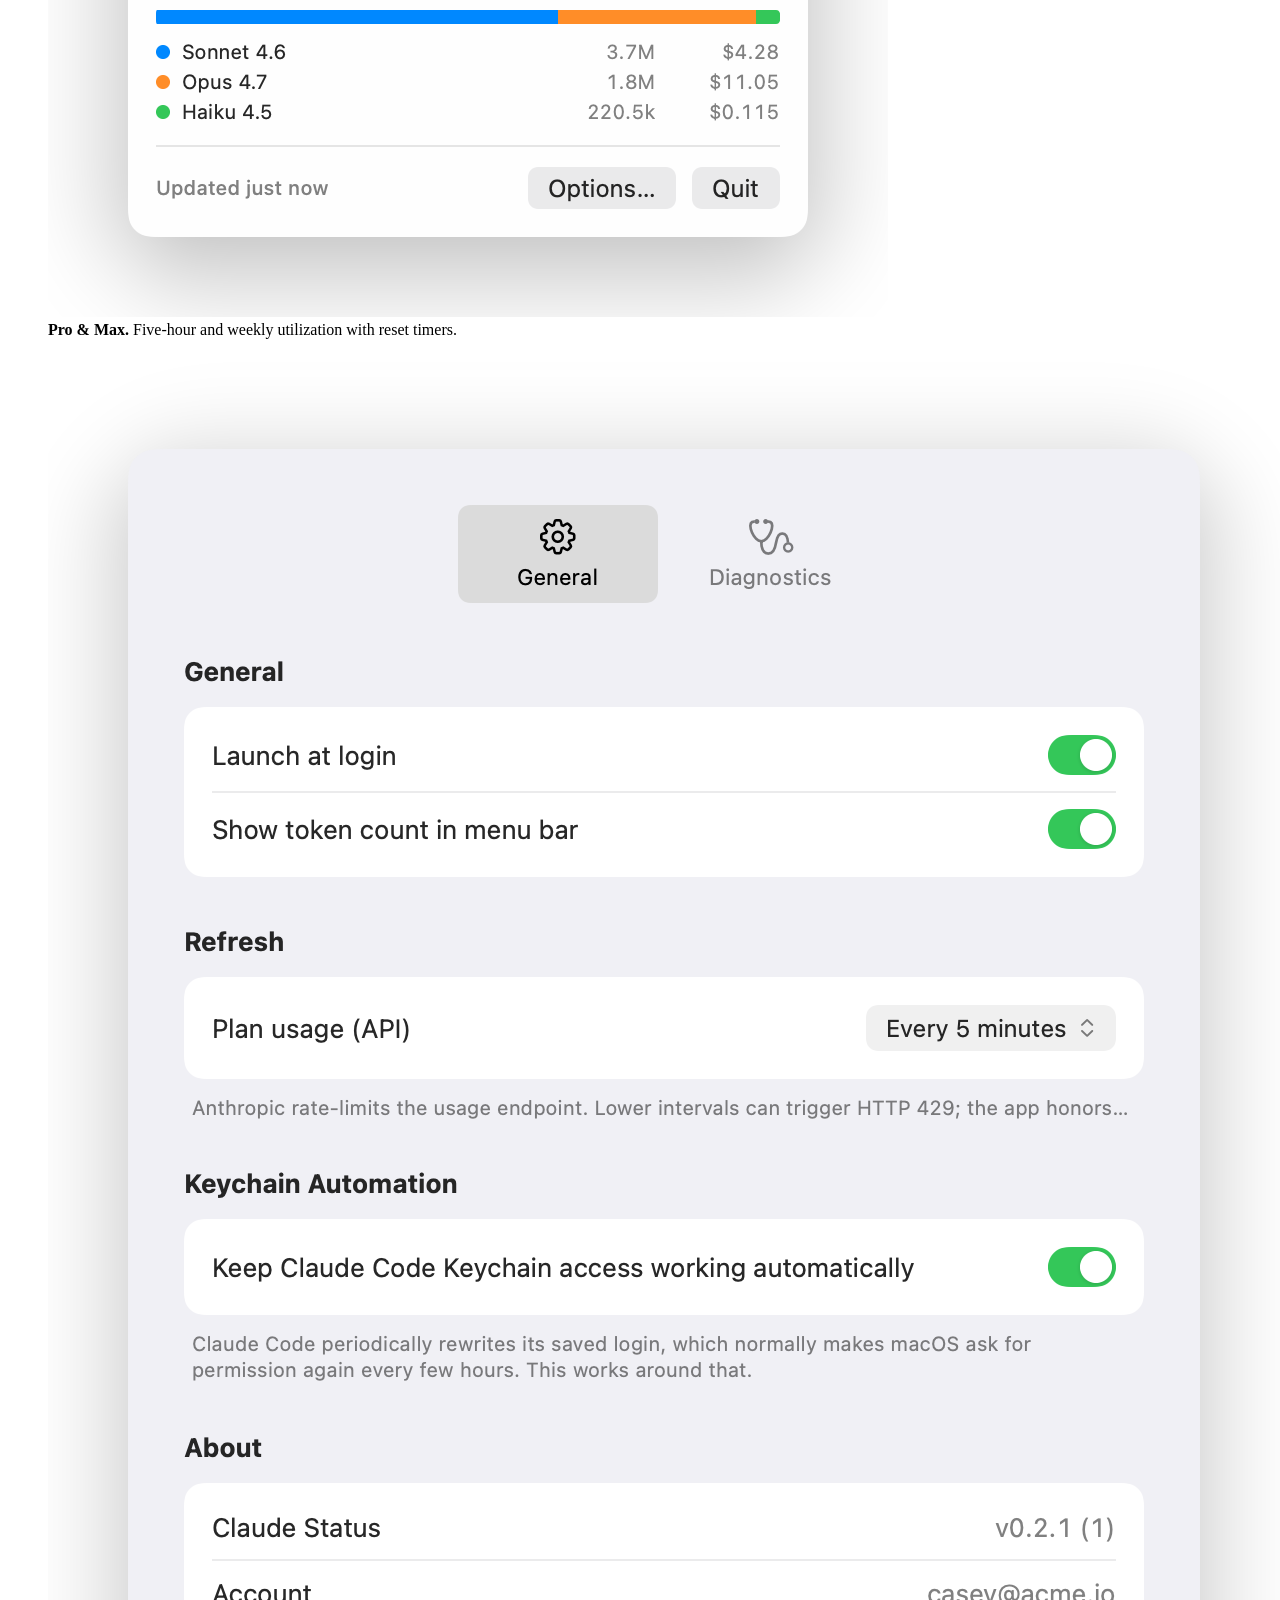
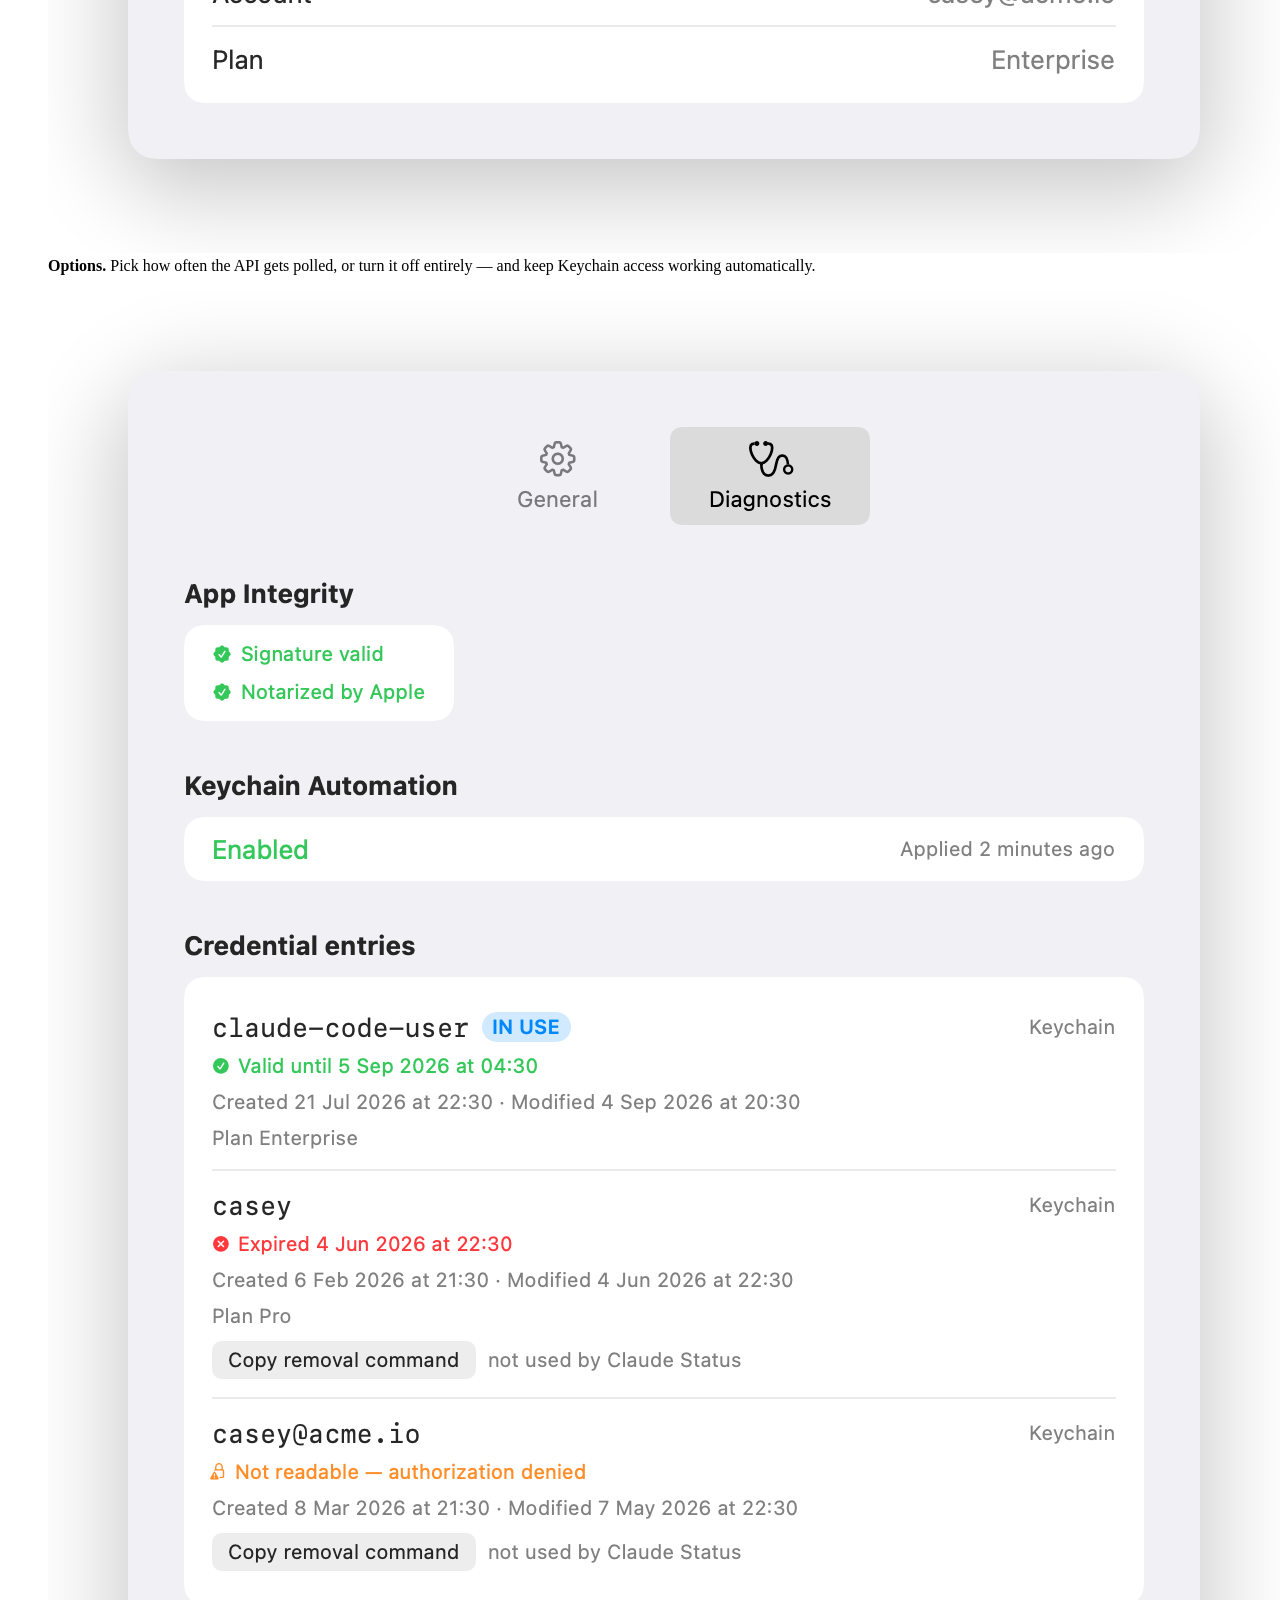
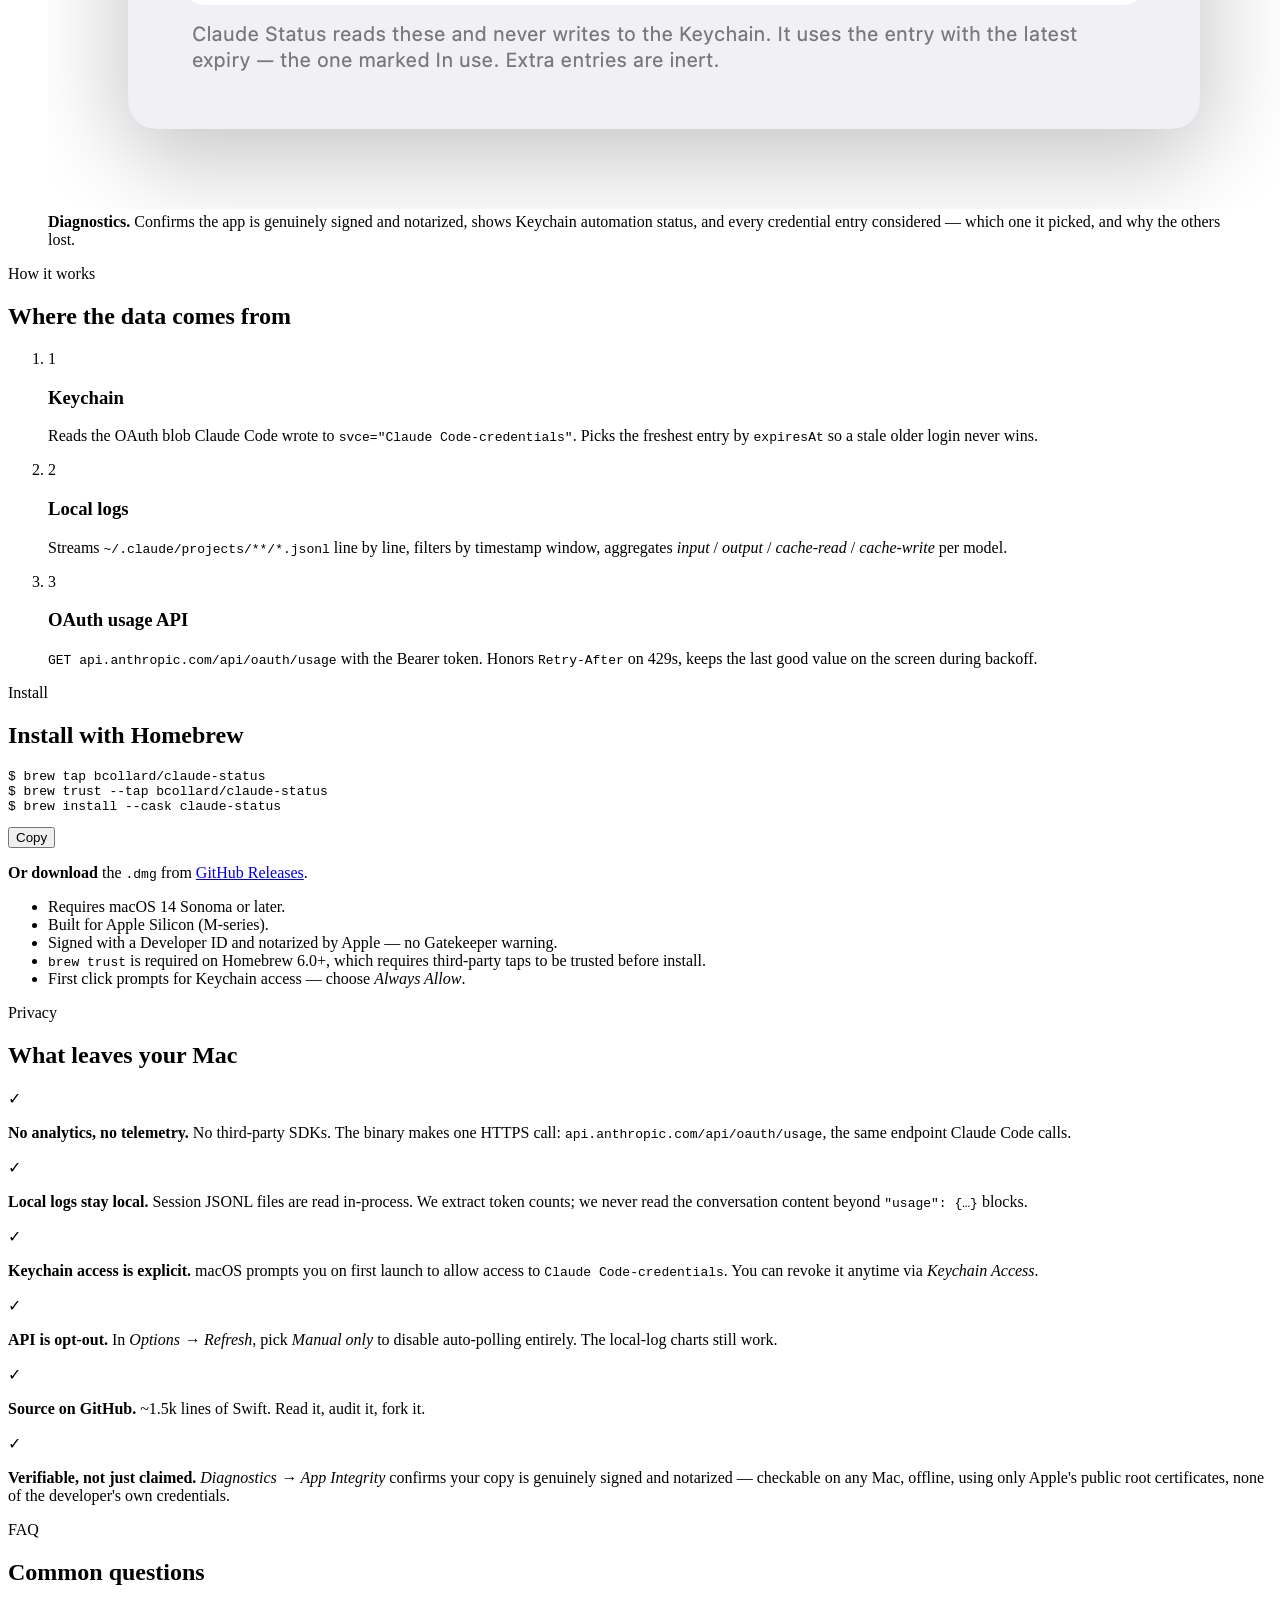
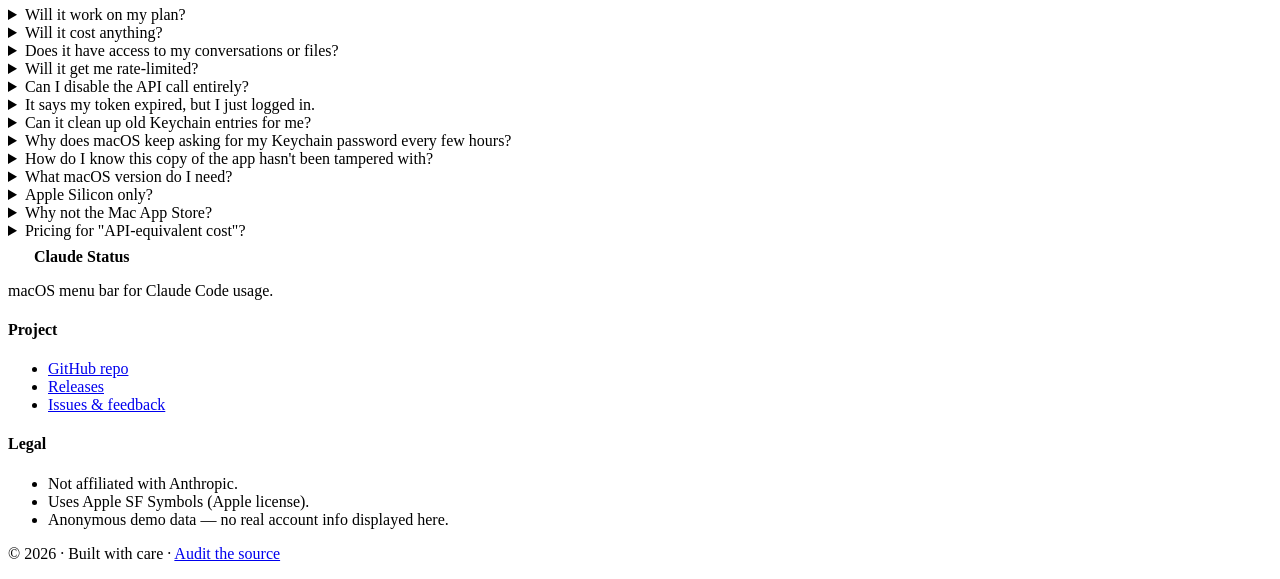
==== commit 24b99b77: "website: document Keychain Automation and App Integrity Adds a feature card and FAQ entry for the au" ====
--- a/website/index.html
+++ b/website/index.html
@@ -211,6 +211,16 @@
         </p>
         <p>
           It's strictly read-only: the app never writes to your Keychain and has no delete button. Stale entries are harmless, so if you'd rather tidy up, each unused row hands you the exact <code>security delete-generic-password</code> command to run yourself. No token is ever displayed or copied.
+        </p>
+      </article>
+      <article class="card card-wide">
+        <span class="card-num">08</span>
+        <h3>No more repeated password prompts</h3>
+        <p>
+          Claude Code periodically rewrites its own Keychain entry — a token refresh, an SSO re-bootstrap — which resets that entry's access list and makes macOS ask "Claude Status wants to access…" again, sometimes every few hours, even for a stable, signed build.
+        </p>
+        <p>
+          <em>Options → General → Keep Claude Code Keychain access working automatically</em> (on by default) fixes this: enter your Mac login password once, and the app re-grants its own access every refresh cycle, before it reads the credential itself. Scoped to exactly that one Keychain entry — nothing broader — and the password is fed to <code>security</code> over its input stream, never as a visible argument. <em>Forget Stored Password</em> in Settings or Diagnostics removes it and turns automation back off.
         </p>
       </article>
     </div>
@@ -245,14 +255,14 @@
           <source srcset="assets/settings-dark.png" media="(prefers-color-scheme: dark)">
           <img src="assets/settings-light.png" alt="Settings window" loading="lazy">
         </picture>
-        <figcaption><strong>Options.</strong> Pick how often the API gets polled — or turn it off entirely.</figcaption>
+        <figcaption><strong>Options.</strong> Pick how often the API gets polled, or turn it off entirely — and keep Keychain access working automatically.</figcaption>
       </figure>
       <figure class="figure-wide">
         <picture>
           <source srcset="assets/diagnostics-dark.png" media="(prefers-color-scheme: dark)">
-          <img src="assets/diagnostics-light.png" alt="Diagnostics tab listing Keychain credential entries" loading="lazy">
+          <img src="assets/diagnostics-light.png" alt="Diagnostics tab showing App Integrity status and Keychain credential entries" loading="lazy">
         </picture>
-        <figcaption><strong>Diagnostics.</strong> Every credential entry the app can see, which one it picked, and why the others lost.</figcaption>
+        <figcaption><strong>Diagnostics.</strong> Confirms the app is genuinely signed and notarized, shows Keychain automation status, and every credential entry considered — which one it picked, and why the others lost.</figcaption>
       </figure>
     </div>
   </div>
@@ -338,6 +348,10 @@
         <span class="check">✓</span>
         <p><strong>Source on GitHub.</strong> ~1.5k lines of Swift. Read it, audit it, fork it.</p>
       </div>
+      <div class="priv-card">
+        <span class="check">✓</span>
+        <p><strong>Verifiable, not just claimed.</strong> <em>Diagnostics → App Integrity</em> confirms your copy is genuinely signed and notarized — checkable on any Mac, offline, using only Apple's public root certificates, none of the developer's own credentials.</p>
+      </div>
     </div>
   </div>
 </section>
@@ -375,6 +389,14 @@
       <details>
         <summary><span>Can it clean up old Keychain entries for me?</span></summary>
         <p>Deliberately not. Extra entries are inert — the app picks the one with the latest expiry, so a stale entry can never win — and removing the wrong one would log you out of Claude Code. Instead, each unused row in <em>Diagnostics</em> gives you the exact <code>security delete-generic-password</code> command, so the destructive step stays in your own shell.</p>
+      </details>
+      <details>
+        <summary><span>Why does macOS keep asking for my Keychain password every few hours?</span></summary>
+        <p>Claude Code periodically rewrites its own Keychain entry, which resets that entry's access list — so "Always Allow" doesn't stick even for a stable, signed build. <em>Options → General → Keep Claude Code Keychain access working automatically</em> (on by default) fixes this: enter your login password once, and the app re-grants its own access every refresh cycle before it reads the credential. It's scoped to exactly that one Keychain entry, and the password is fed to <code>security</code> over its input stream, never as a visible command-line argument.</p>
+      </details>
+      <details>
+        <summary><span>How do I know this copy of the app hasn't been tampered with?</span></summary>
+        <p>Open <em>Options → Diagnostics</em>. The <strong>App Integrity</strong> section confirms the running app is genuinely signed by the developer and notarized by Apple, using the same checks (<code>codesign --verify</code>, <code>spctl -a -vv</code>) that Gatekeeper itself relies on — checkable offline, on any Mac, against Apple's public root certificates. It confirms the binary is authentic and untampered, not which exact source commit built it; that would need a different kind of check (build-provenance attestation).</p>
       </details>
       <details>
         <summary><span>What macOS version do I need?</span></summary>
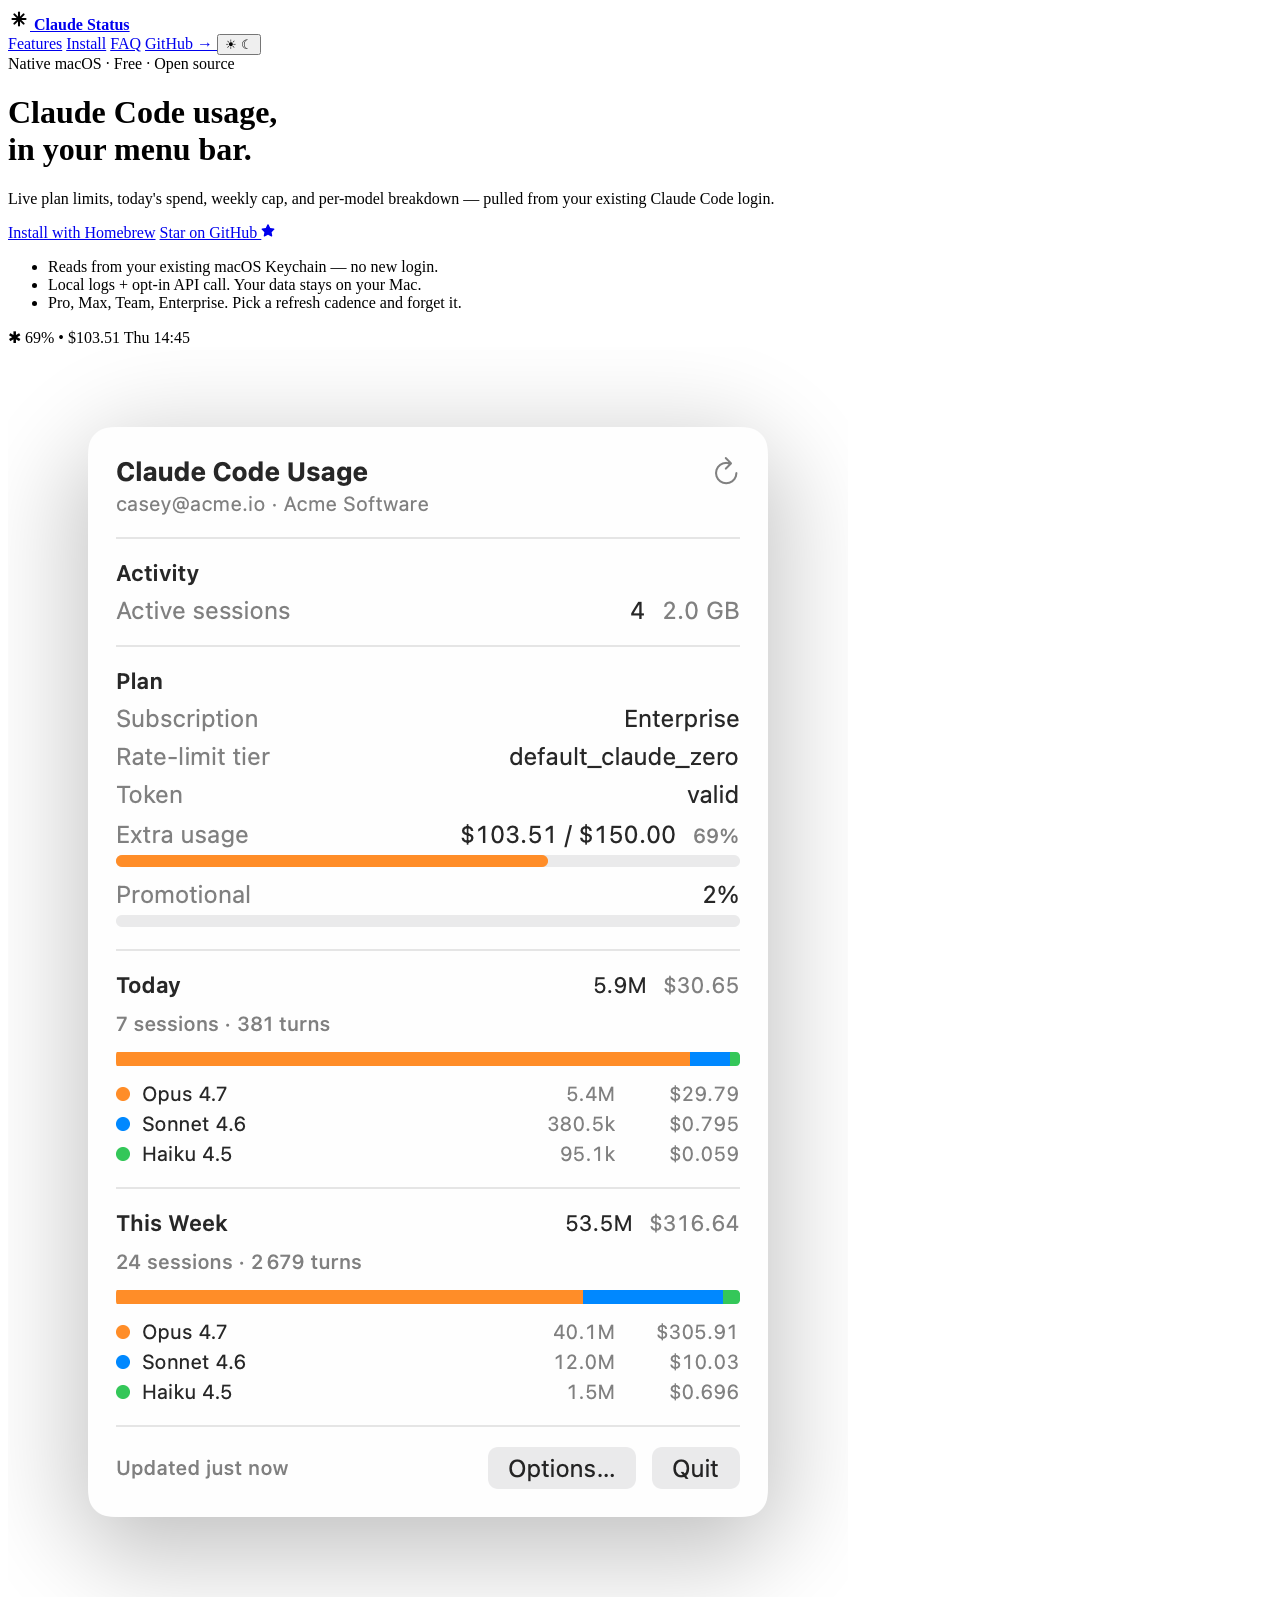
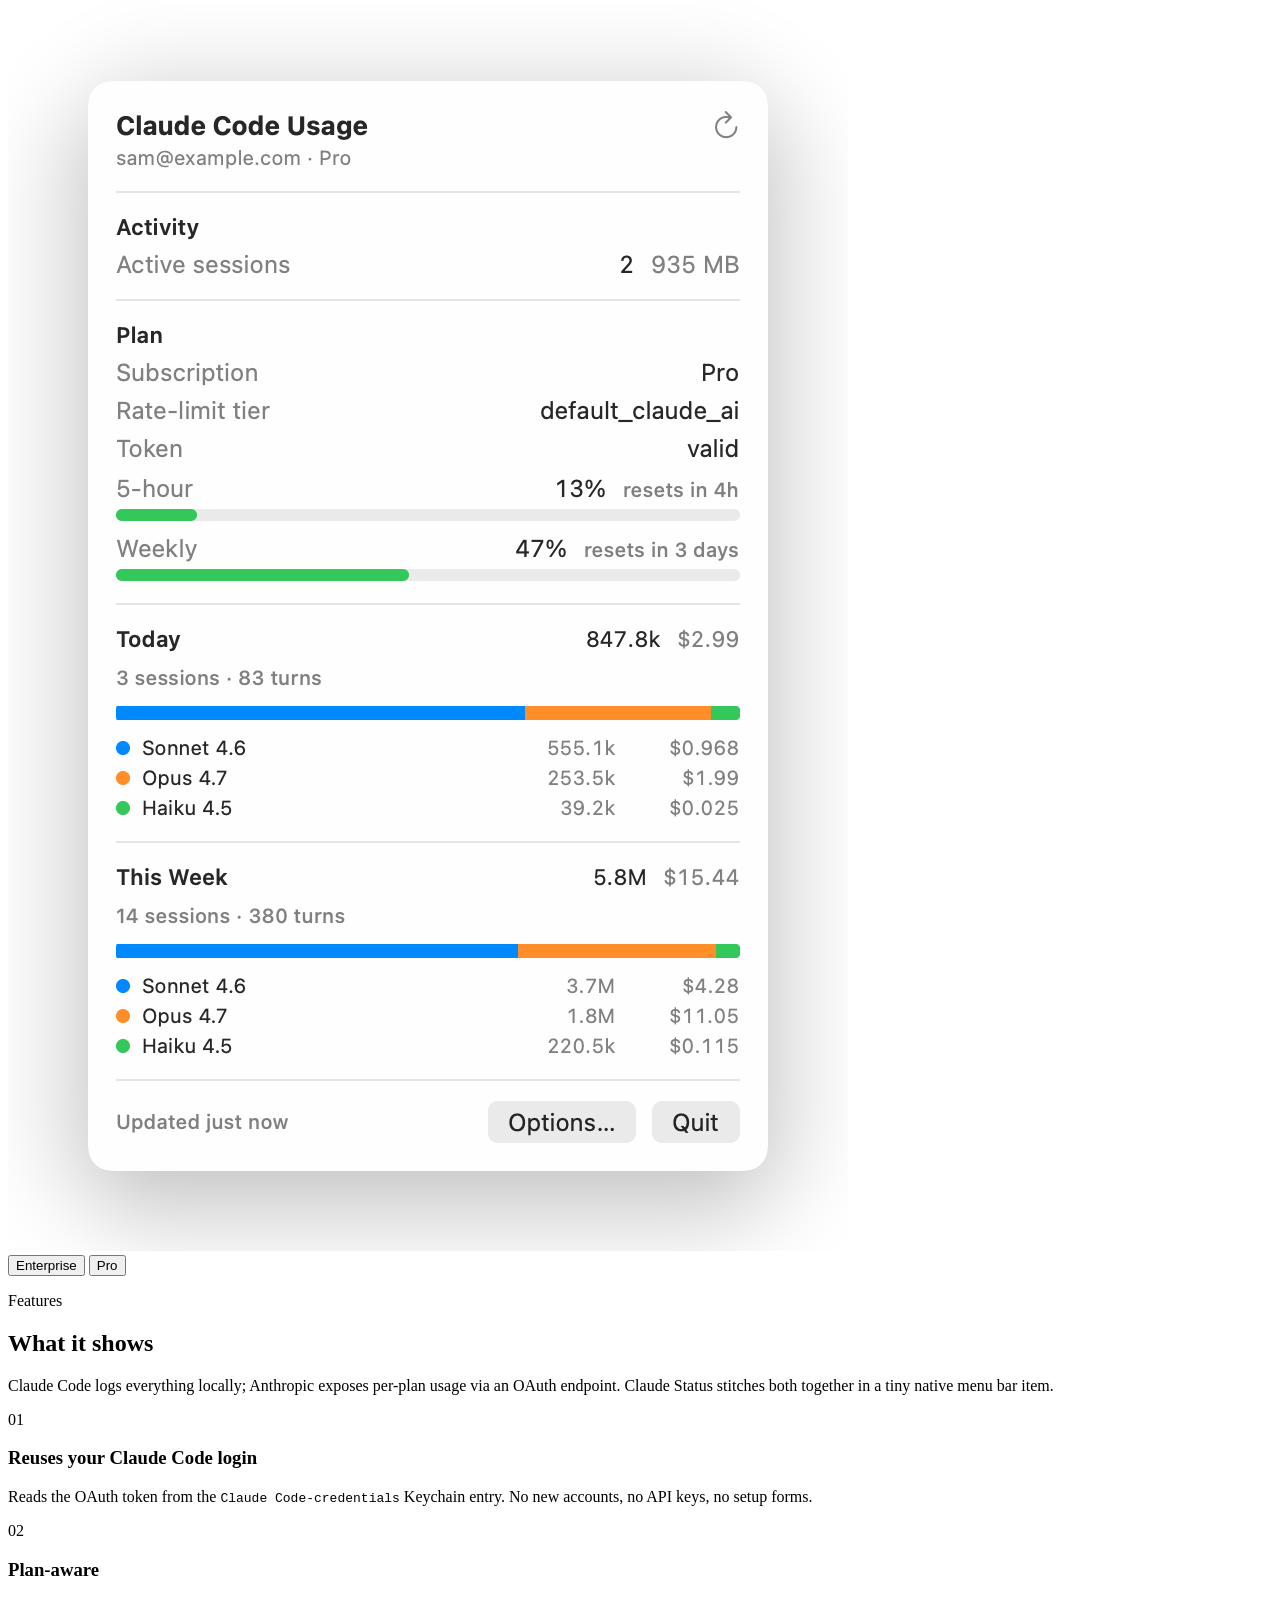
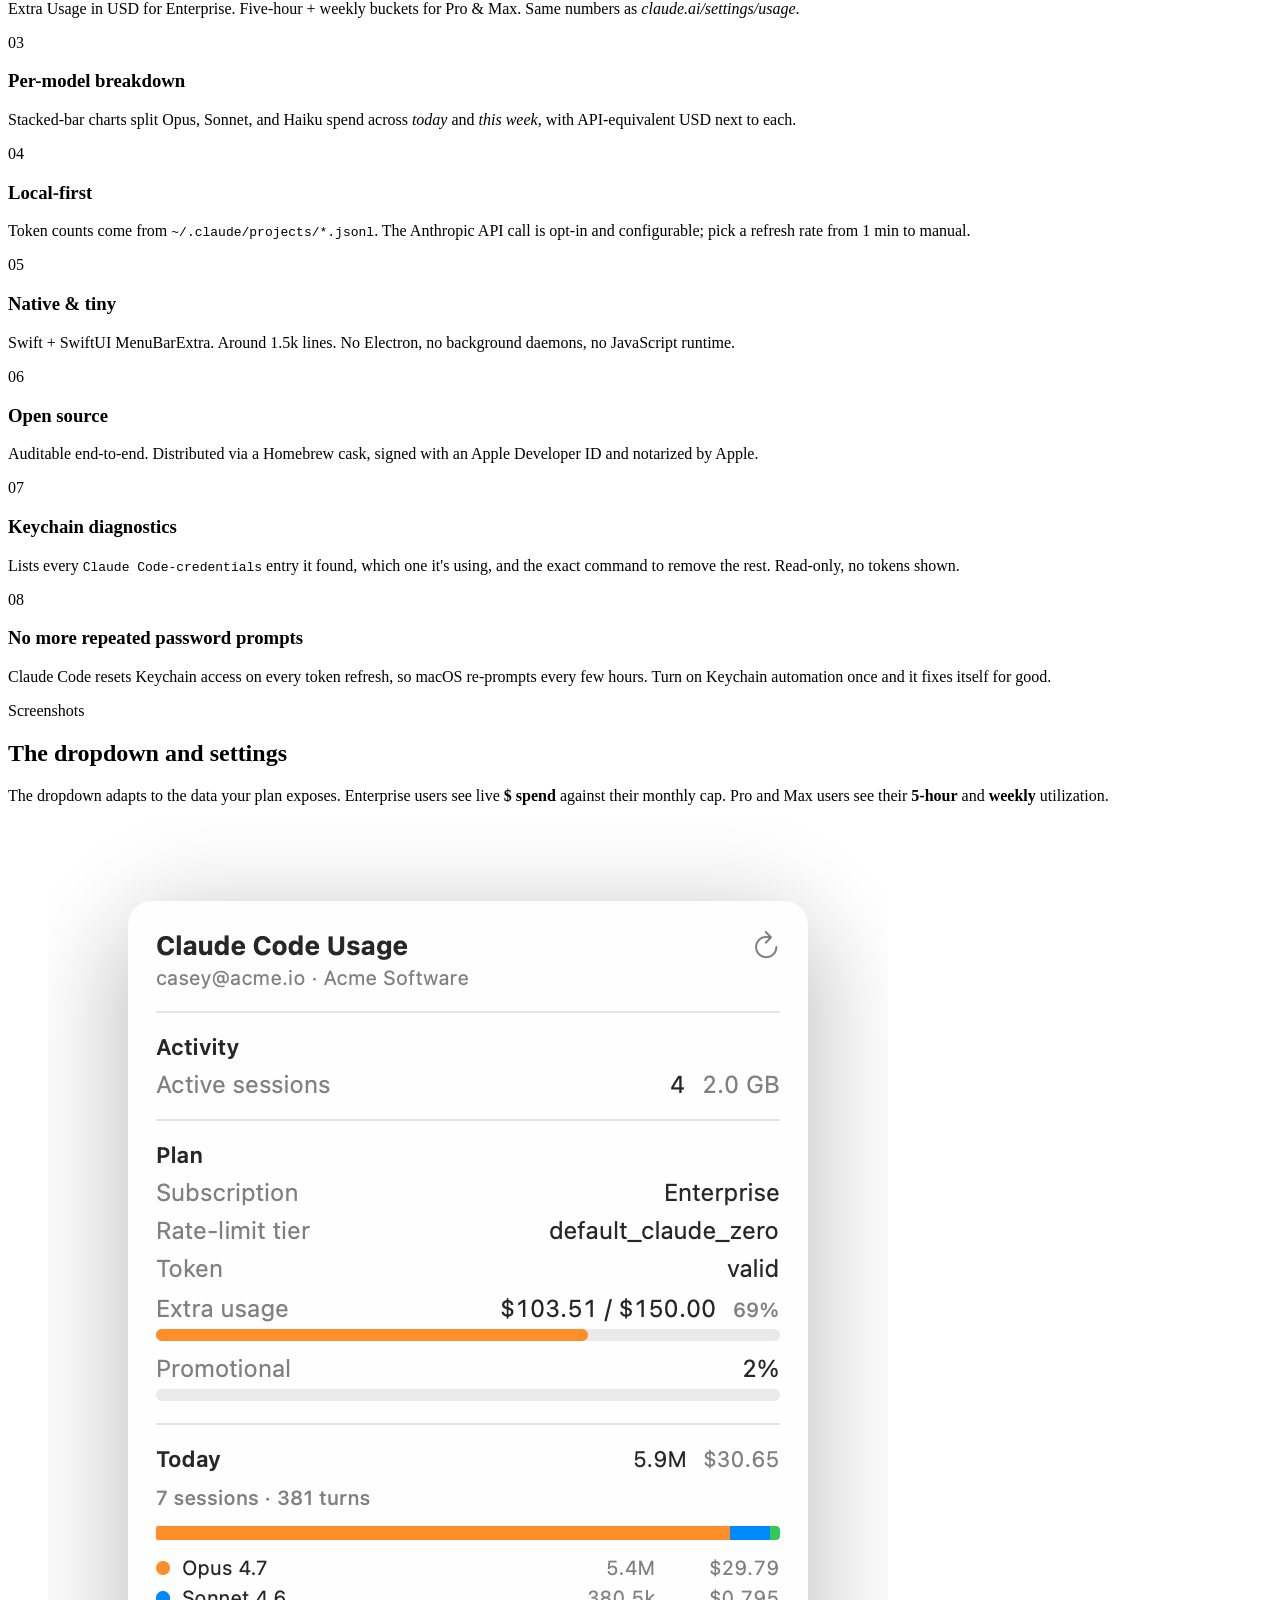
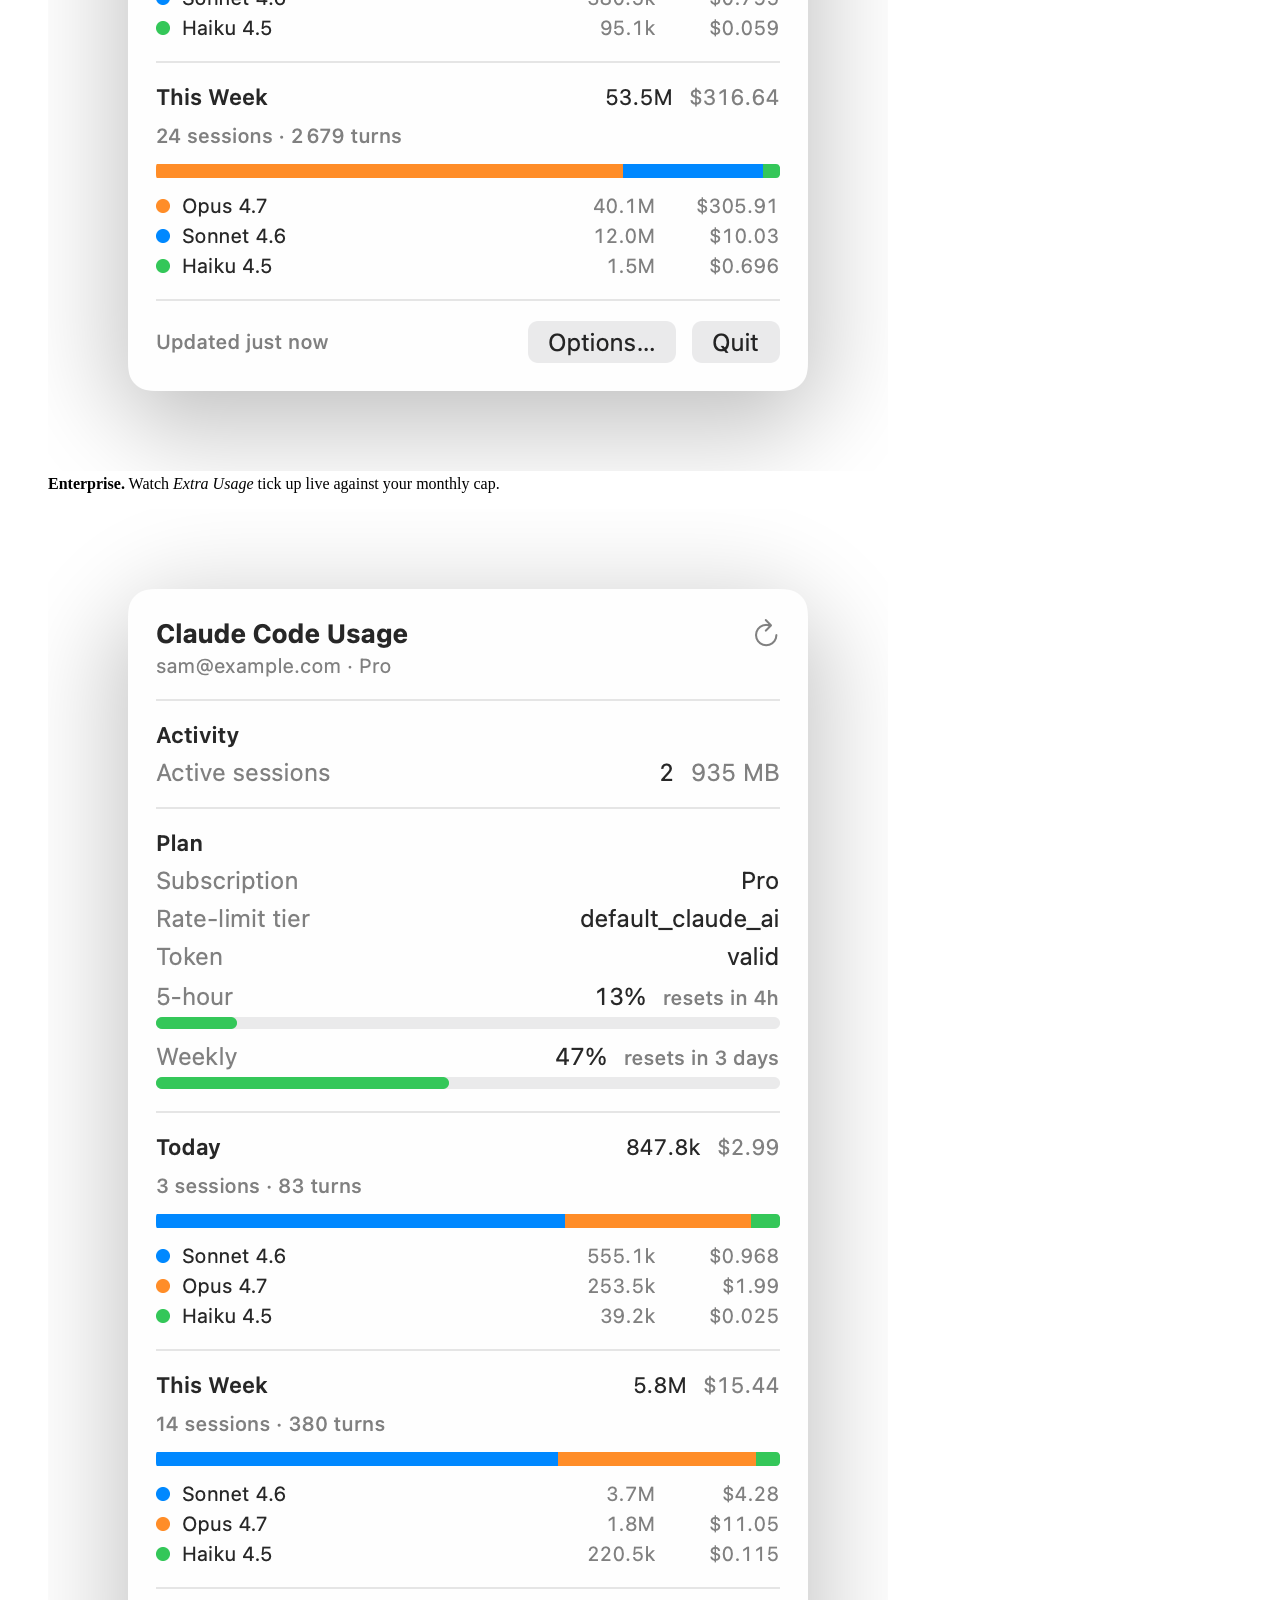
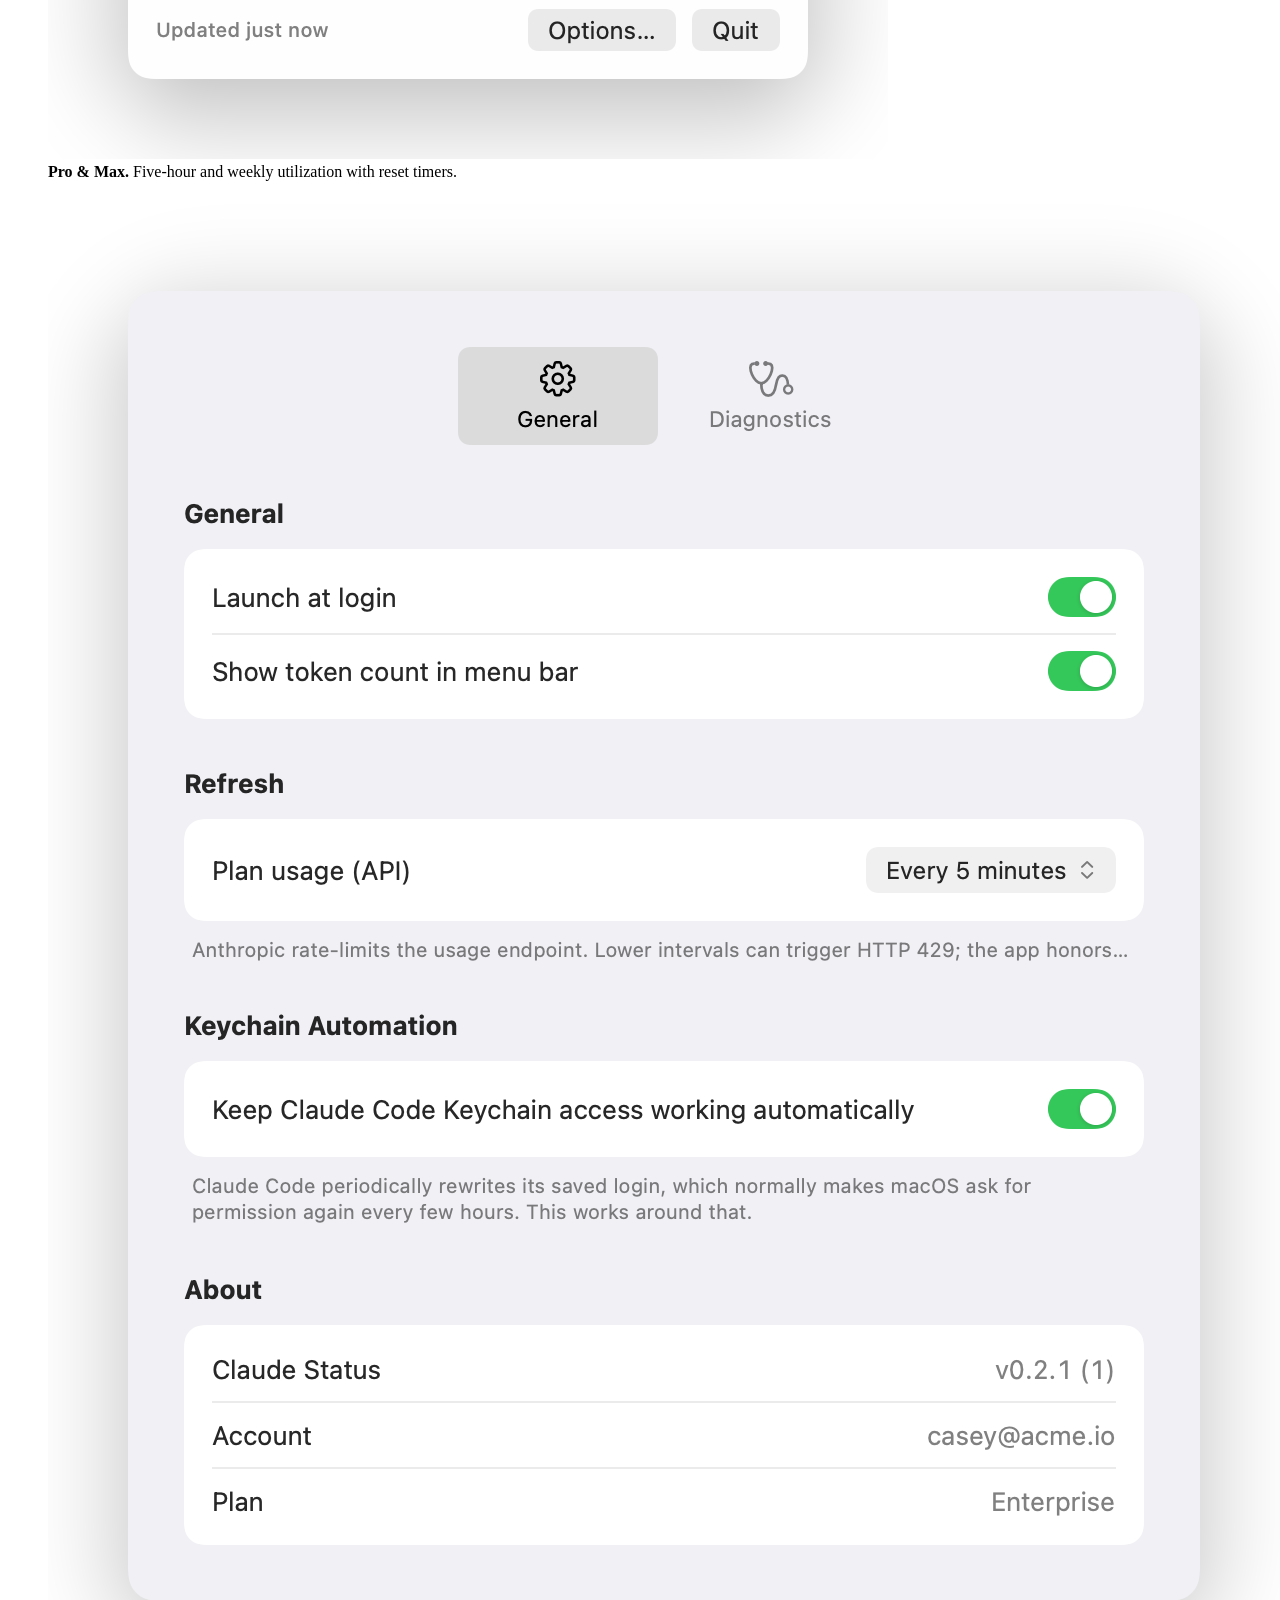
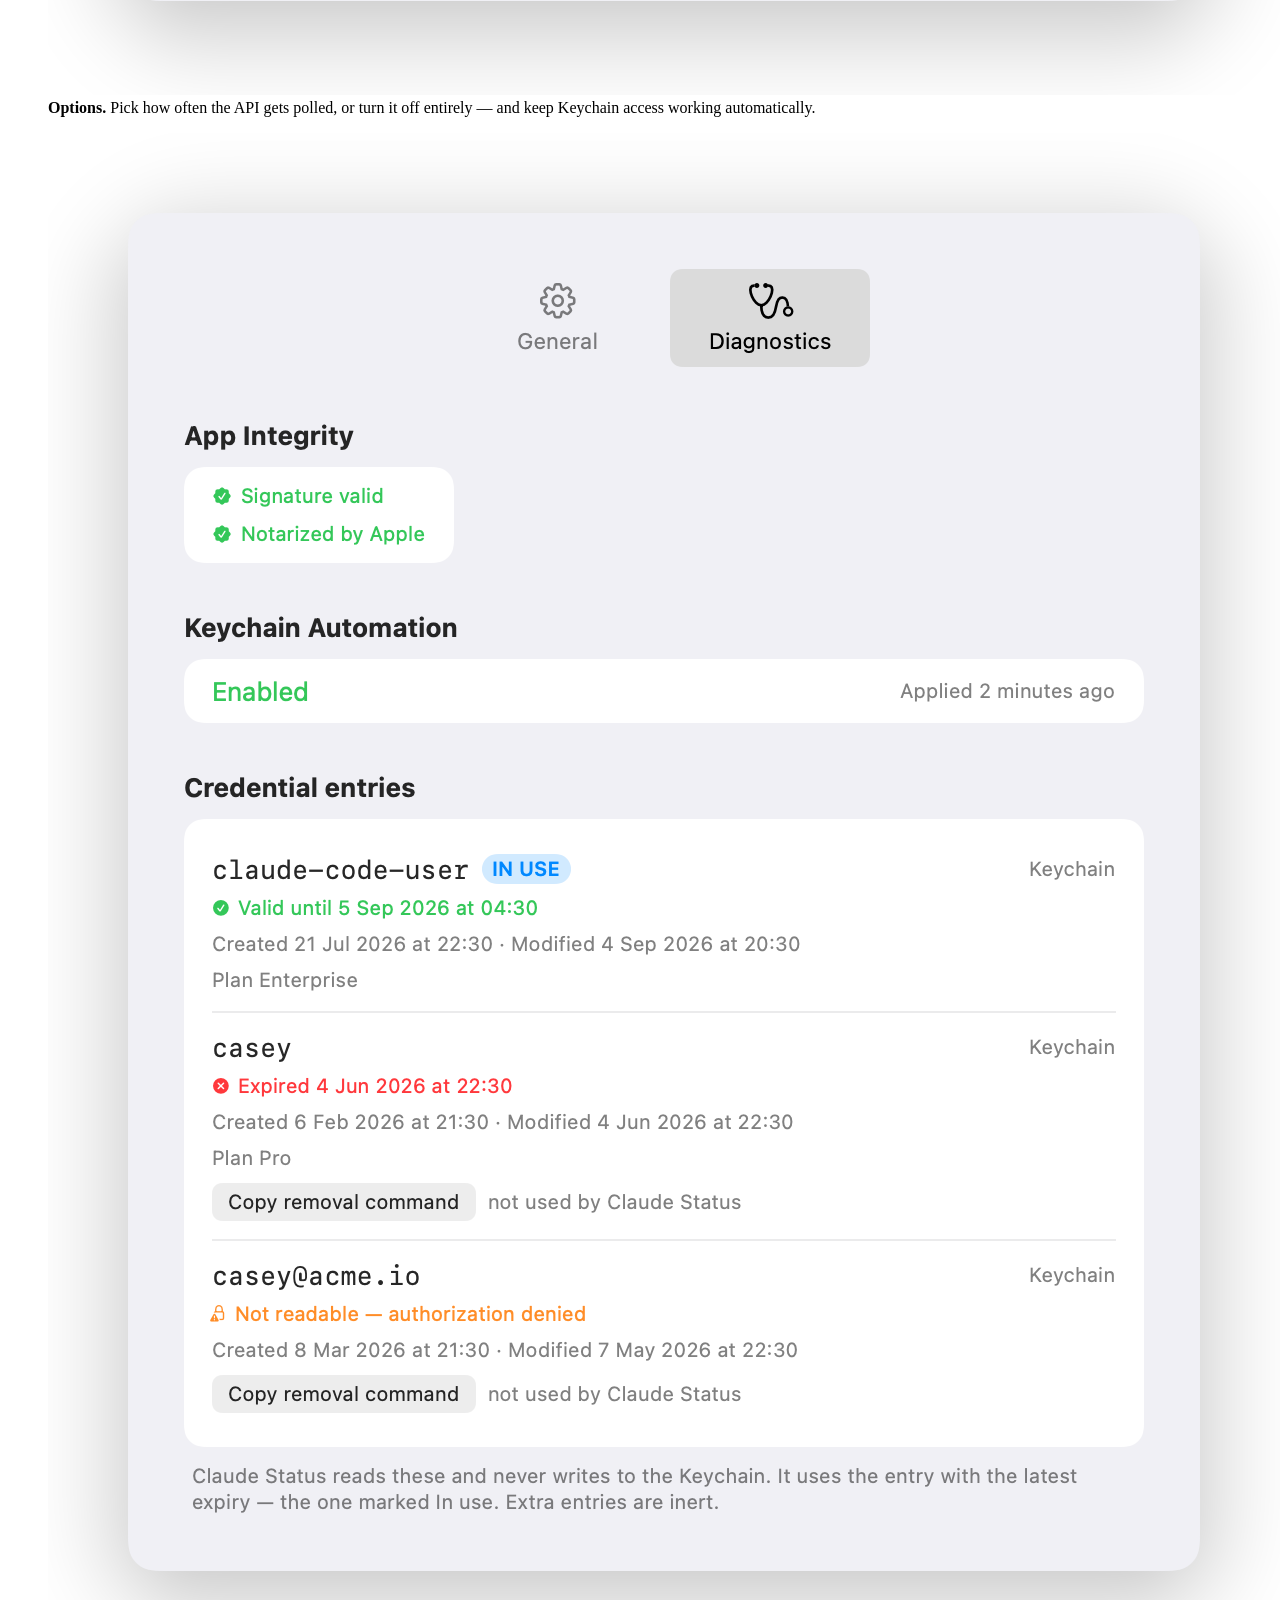
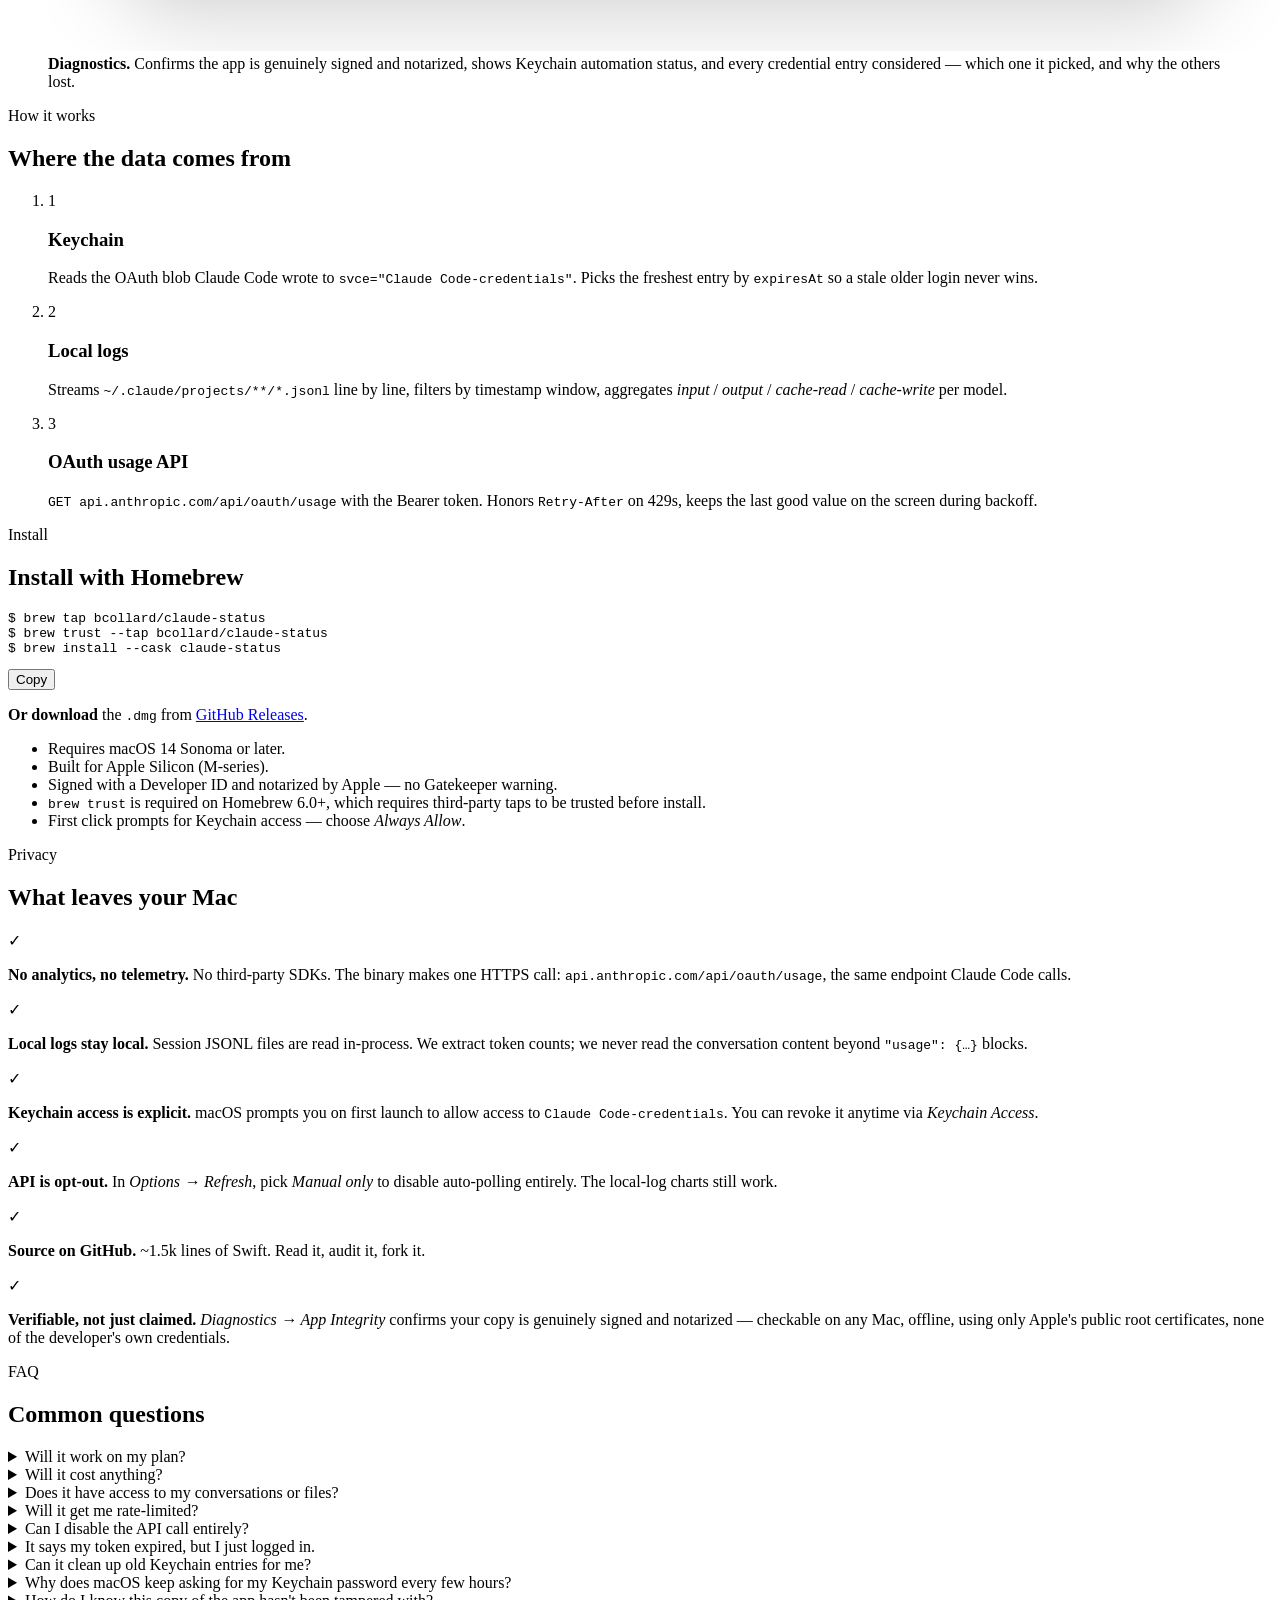
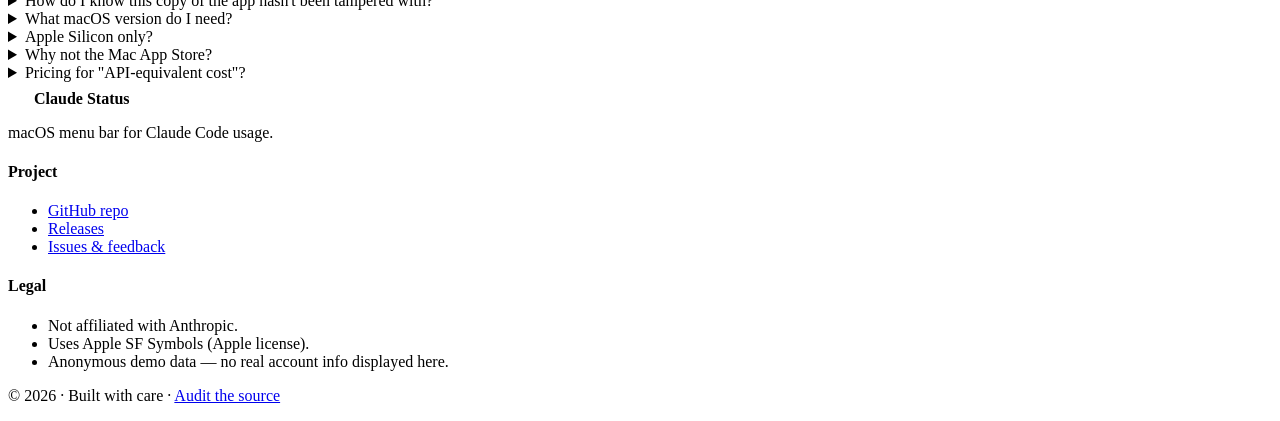
==== commit 9d250425: "website: trim feature cards 07/08 to one sentence Matched cards 01-06's length instead of two paragr" ====
--- a/website/index.html
+++ b/website/index.html
@@ -203,25 +203,15 @@
         <h3>Open source</h3>
         <p>Auditable end-to-end. Distributed via a Homebrew cask, signed with an Apple Developer ID and notarized by Apple.</p>
       </article>
-      <article class="card card-wide">
+      <article class="card">
         <span class="card-num">07</span>
         <h3>Keychain diagnostics</h3>
-        <p>
-          Claude Code can leave several <code>Claude Code-credentials</code> entries in your Keychain — an old one from before a username change, another from an older build. Claude Status picks the one with the latest expiry, and the <strong>Diagnostics</strong> tab shows you exactly which that was, alongside every entry it considered.
-        </p>
-        <p>
-          It's strictly read-only: the app never writes to your Keychain and has no delete button. Stale entries are harmless, so if you'd rather tidy up, each unused row hands you the exact <code>security delete-generic-password</code> command to run yourself. No token is ever displayed or copied.
-        </p>
-      </article>
-      <article class="card card-wide">
+        <p>Lists every <code>Claude Code-credentials</code> entry it found, which one it's using, and the exact command to remove the rest. Read-only, no tokens shown.</p>
+      </article>
+      <article class="card">
         <span class="card-num">08</span>
         <h3>No more repeated password prompts</h3>
-        <p>
-          Claude Code periodically rewrites its own Keychain entry — a token refresh, an SSO re-bootstrap — which resets that entry's access list and makes macOS ask "Claude Status wants to access…" again, sometimes every few hours, even for a stable, signed build.
-        </p>
-        <p>
-          <em>Options → General → Keep Claude Code Keychain access working automatically</em> (on by default) fixes this: enter your Mac login password once, and the app re-grants its own access every refresh cycle, before it reads the credential itself. Scoped to exactly that one Keychain entry — nothing broader — and the password is fed to <code>security</code> over its input stream, never as a visible argument. <em>Forget Stored Password</em> in Settings or Diagnostics removes it and turns automation back off.
-        </p>
+        <p>Claude Code resets Keychain access on every token refresh, so macOS re-prompts every few hours. Turn on Keychain automation once and it fixes itself for good.</p>
       </article>
     </div>
   </div>
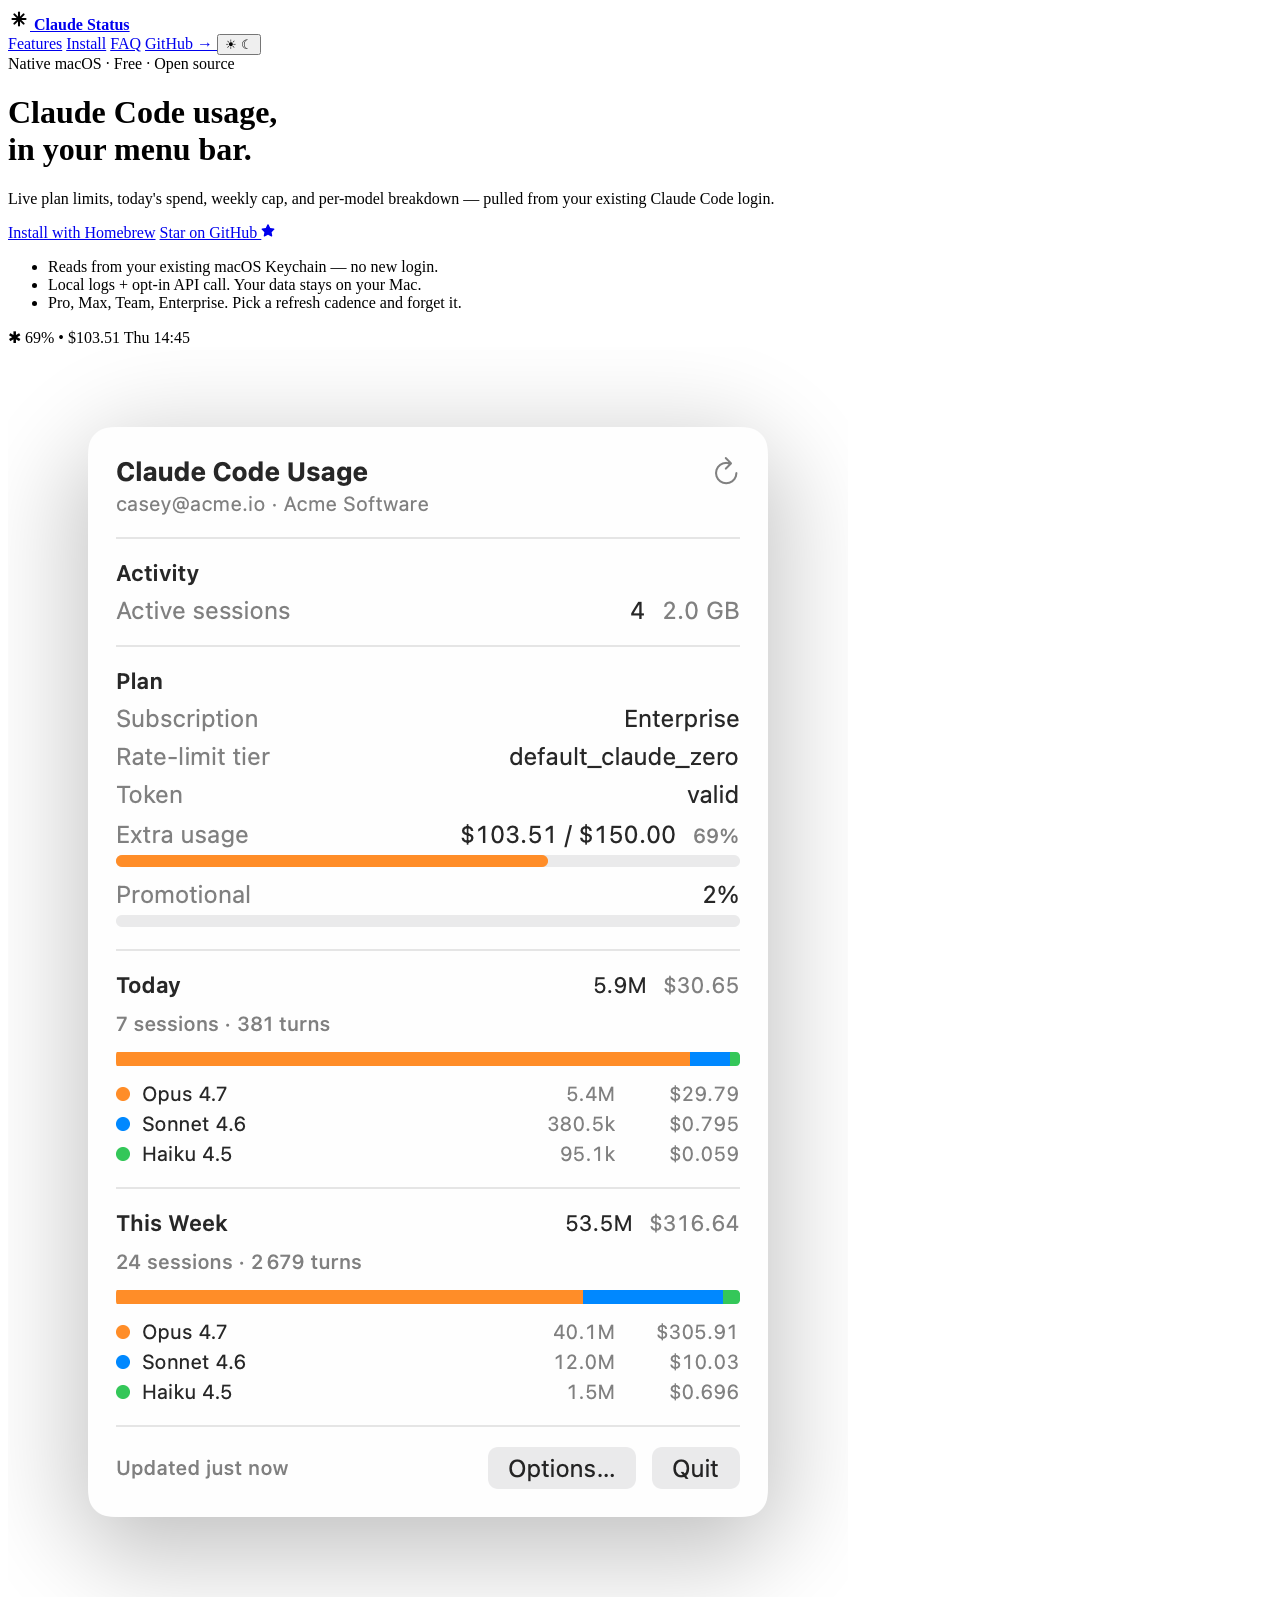
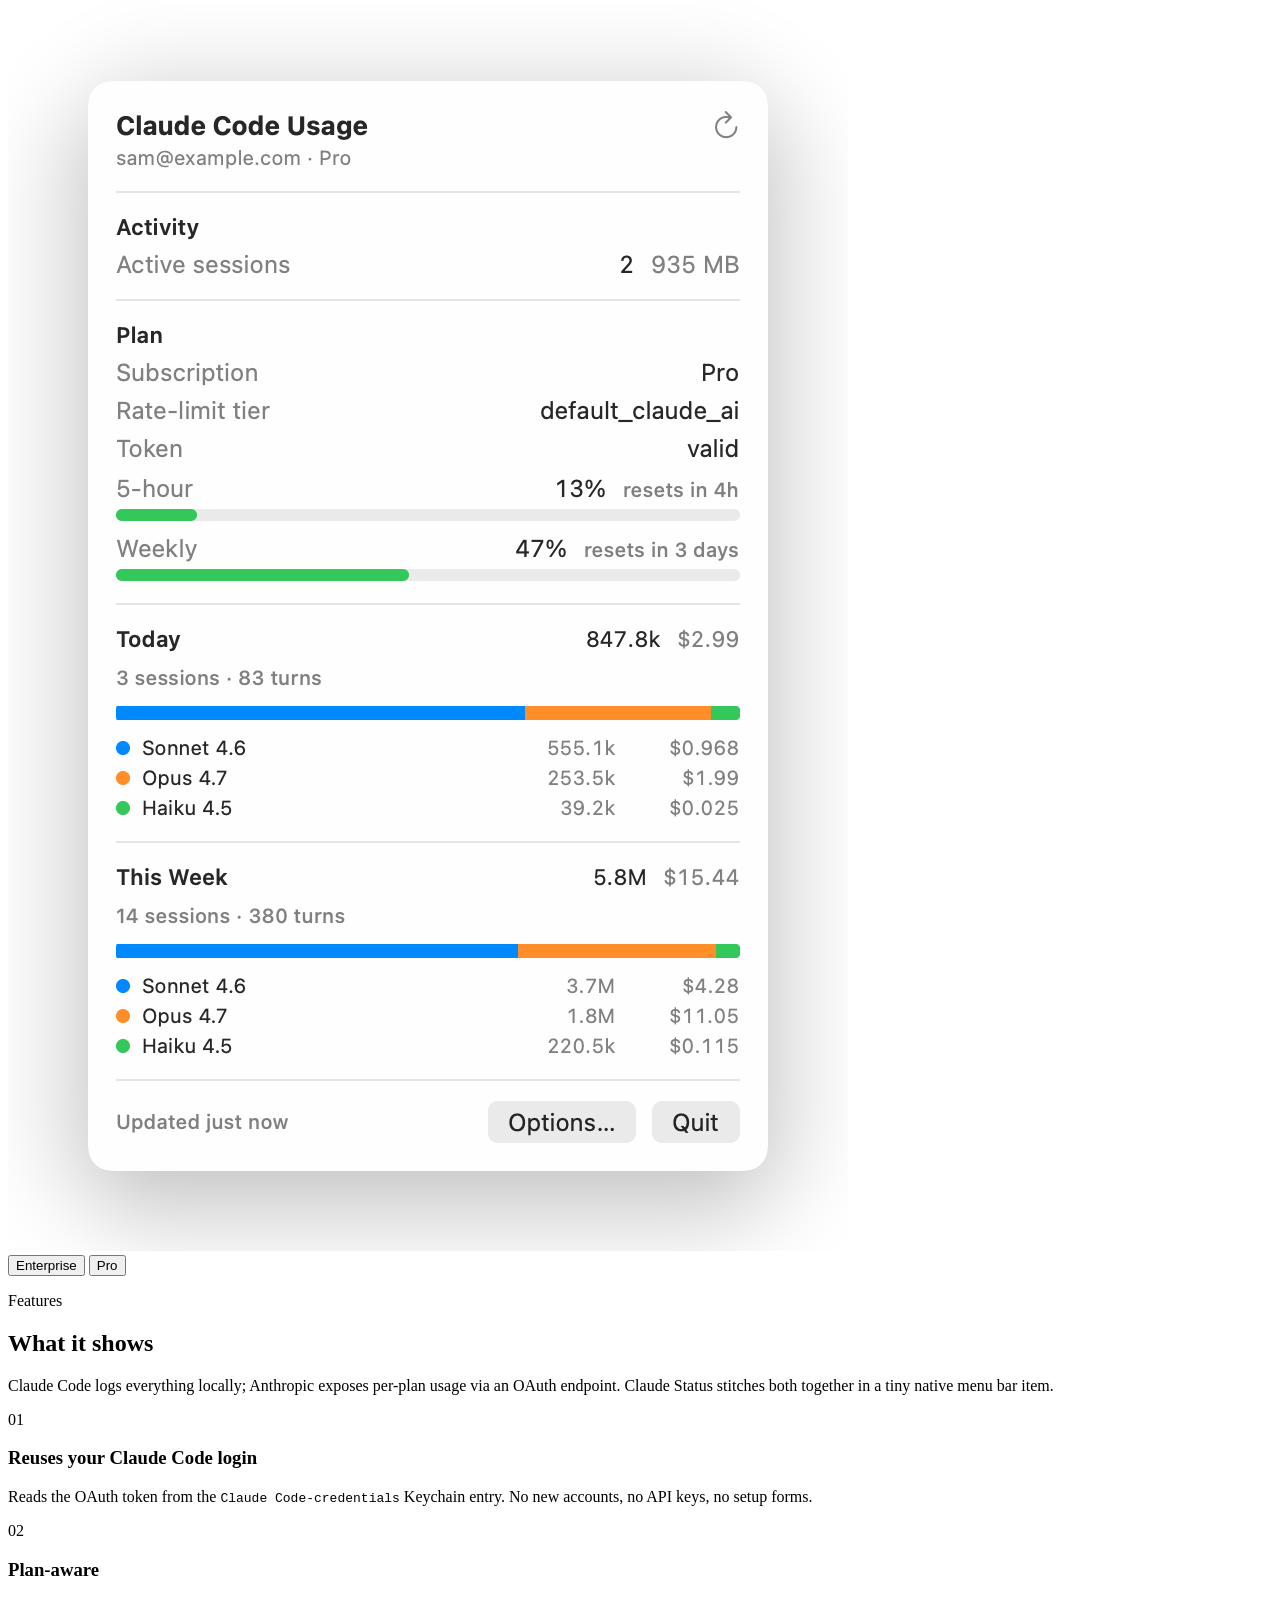
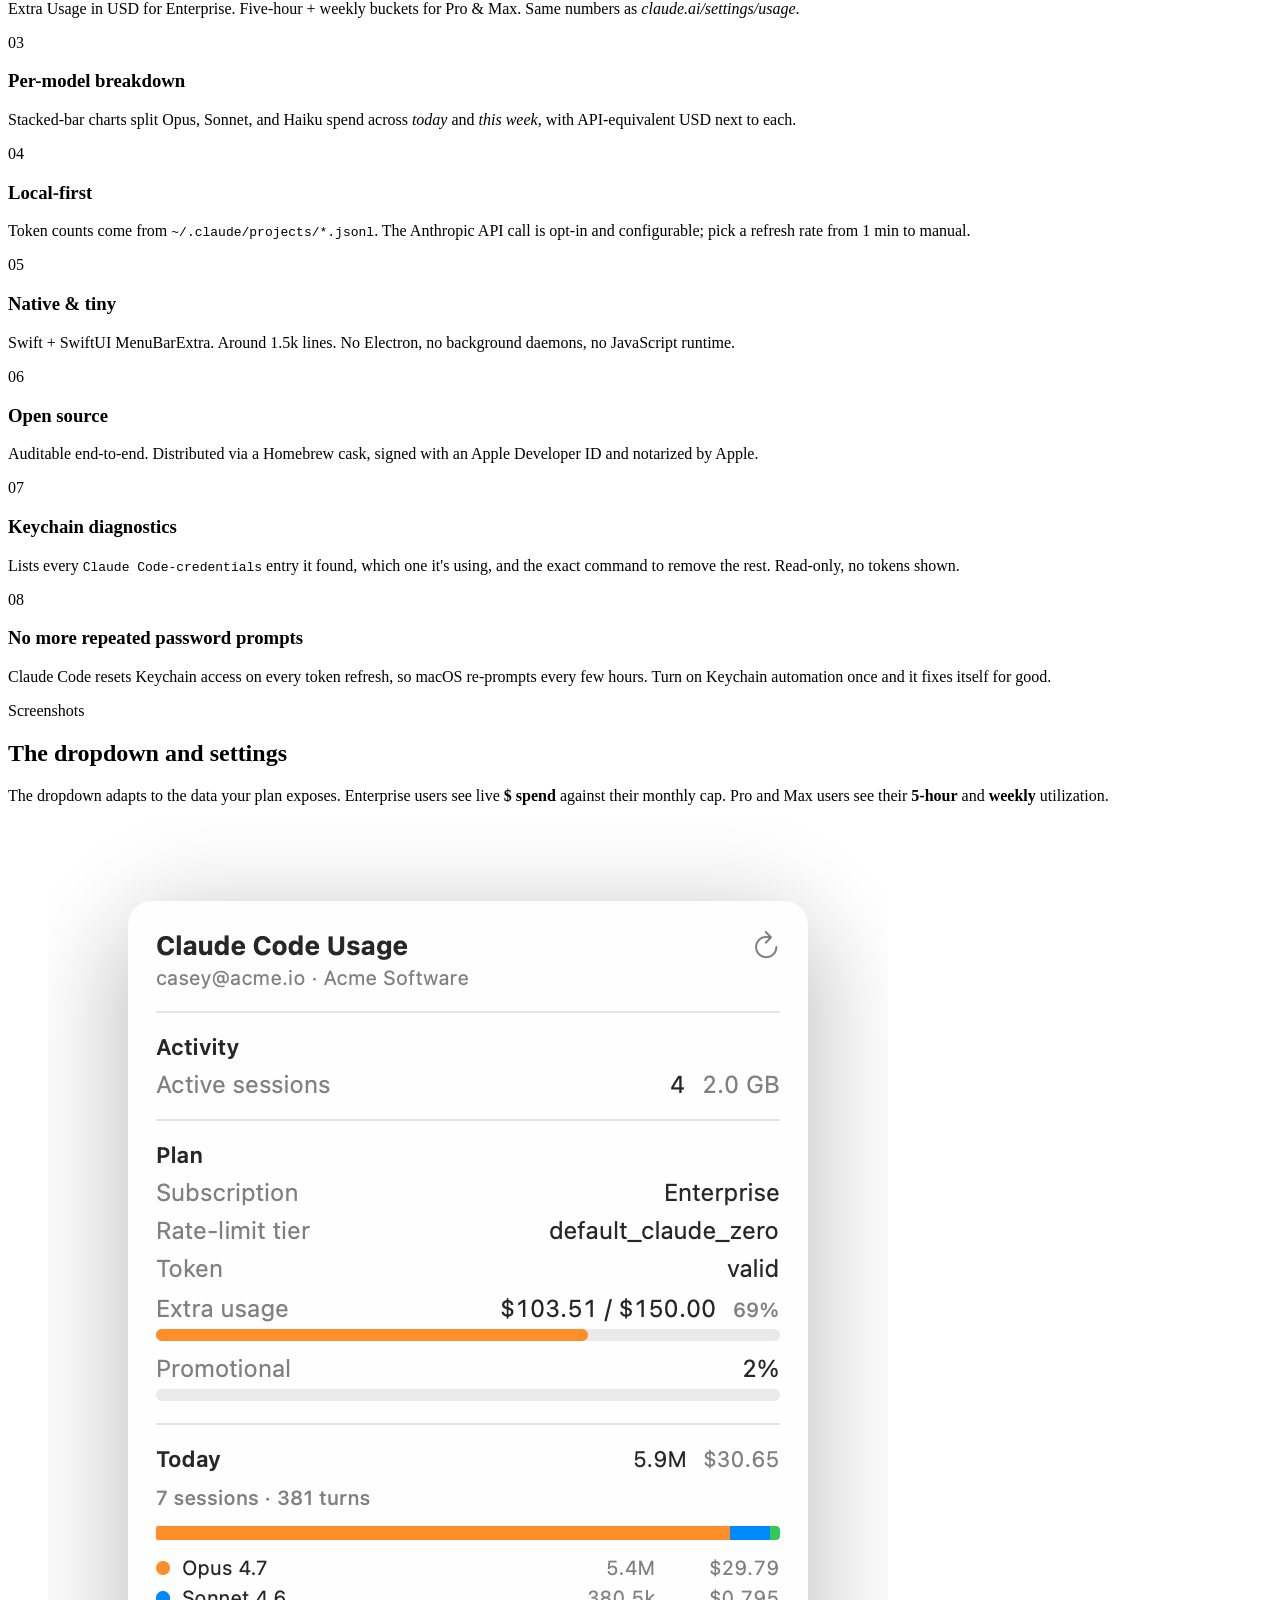
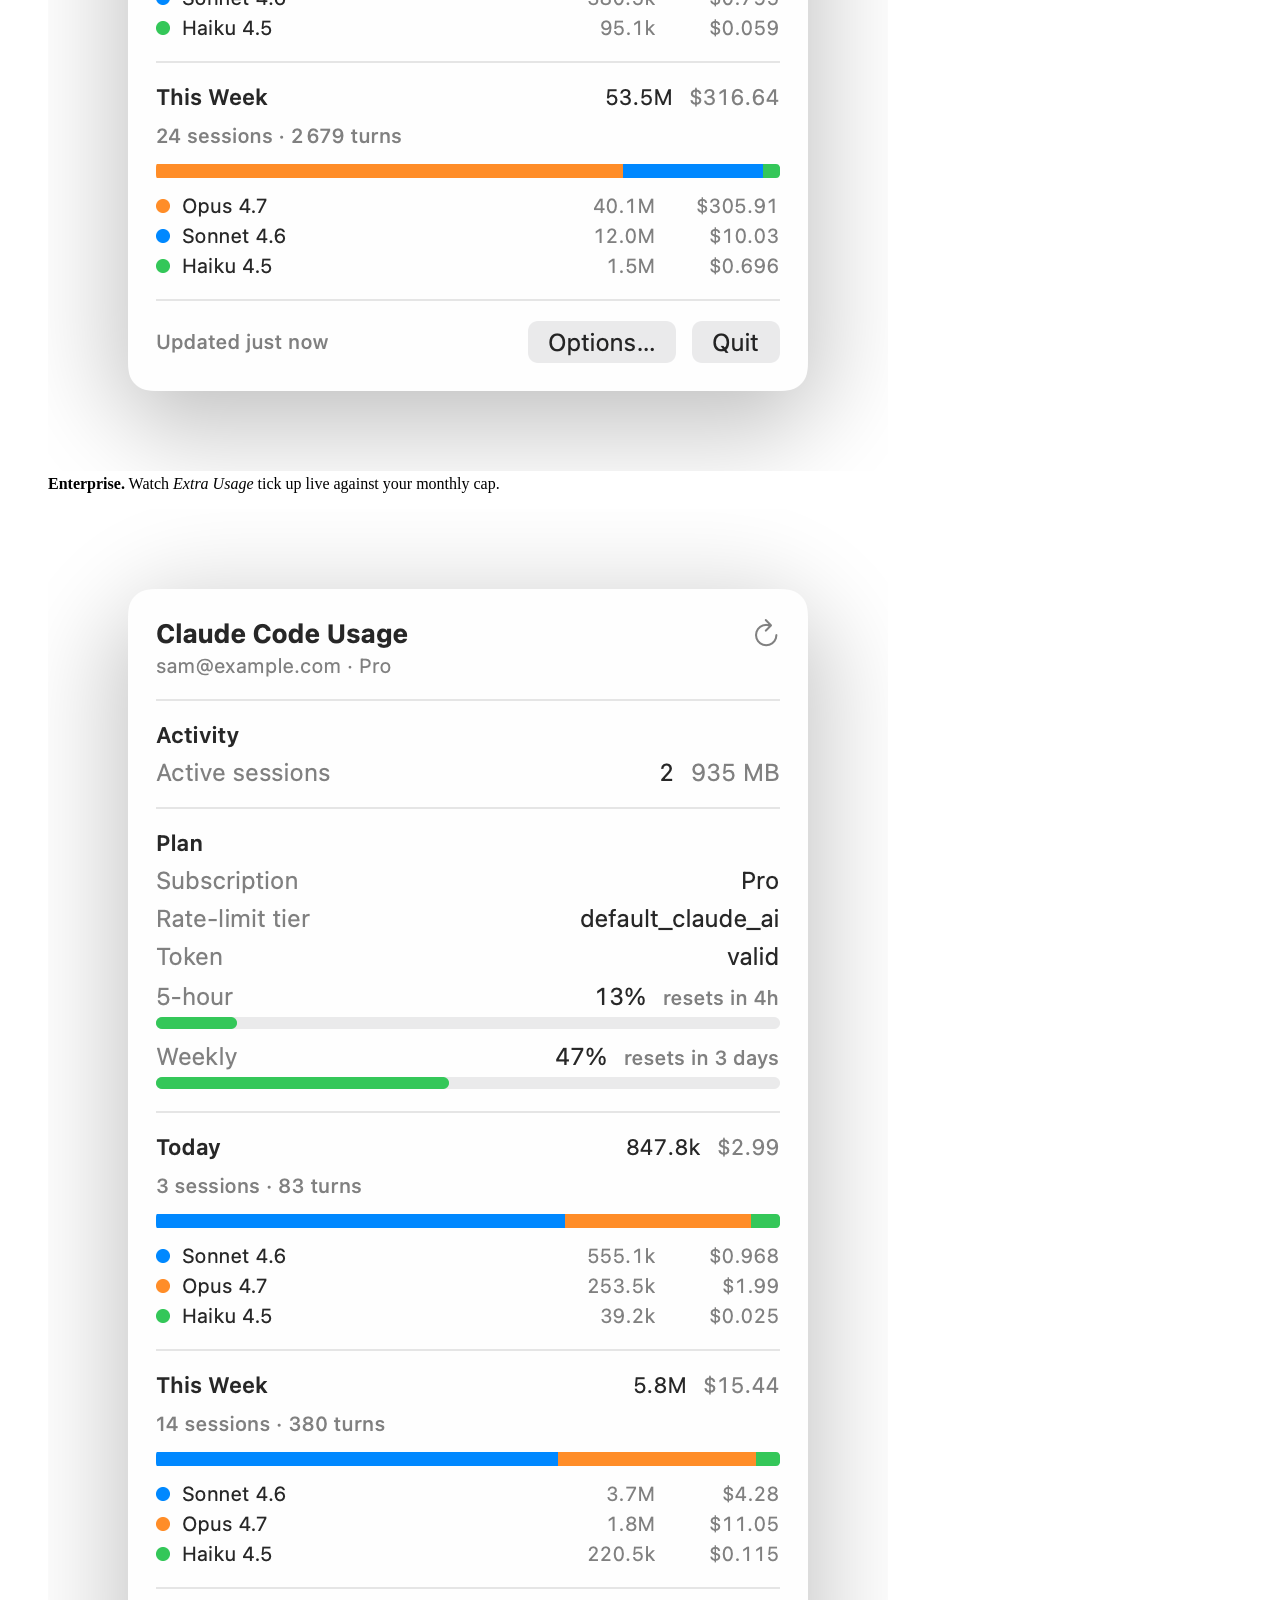
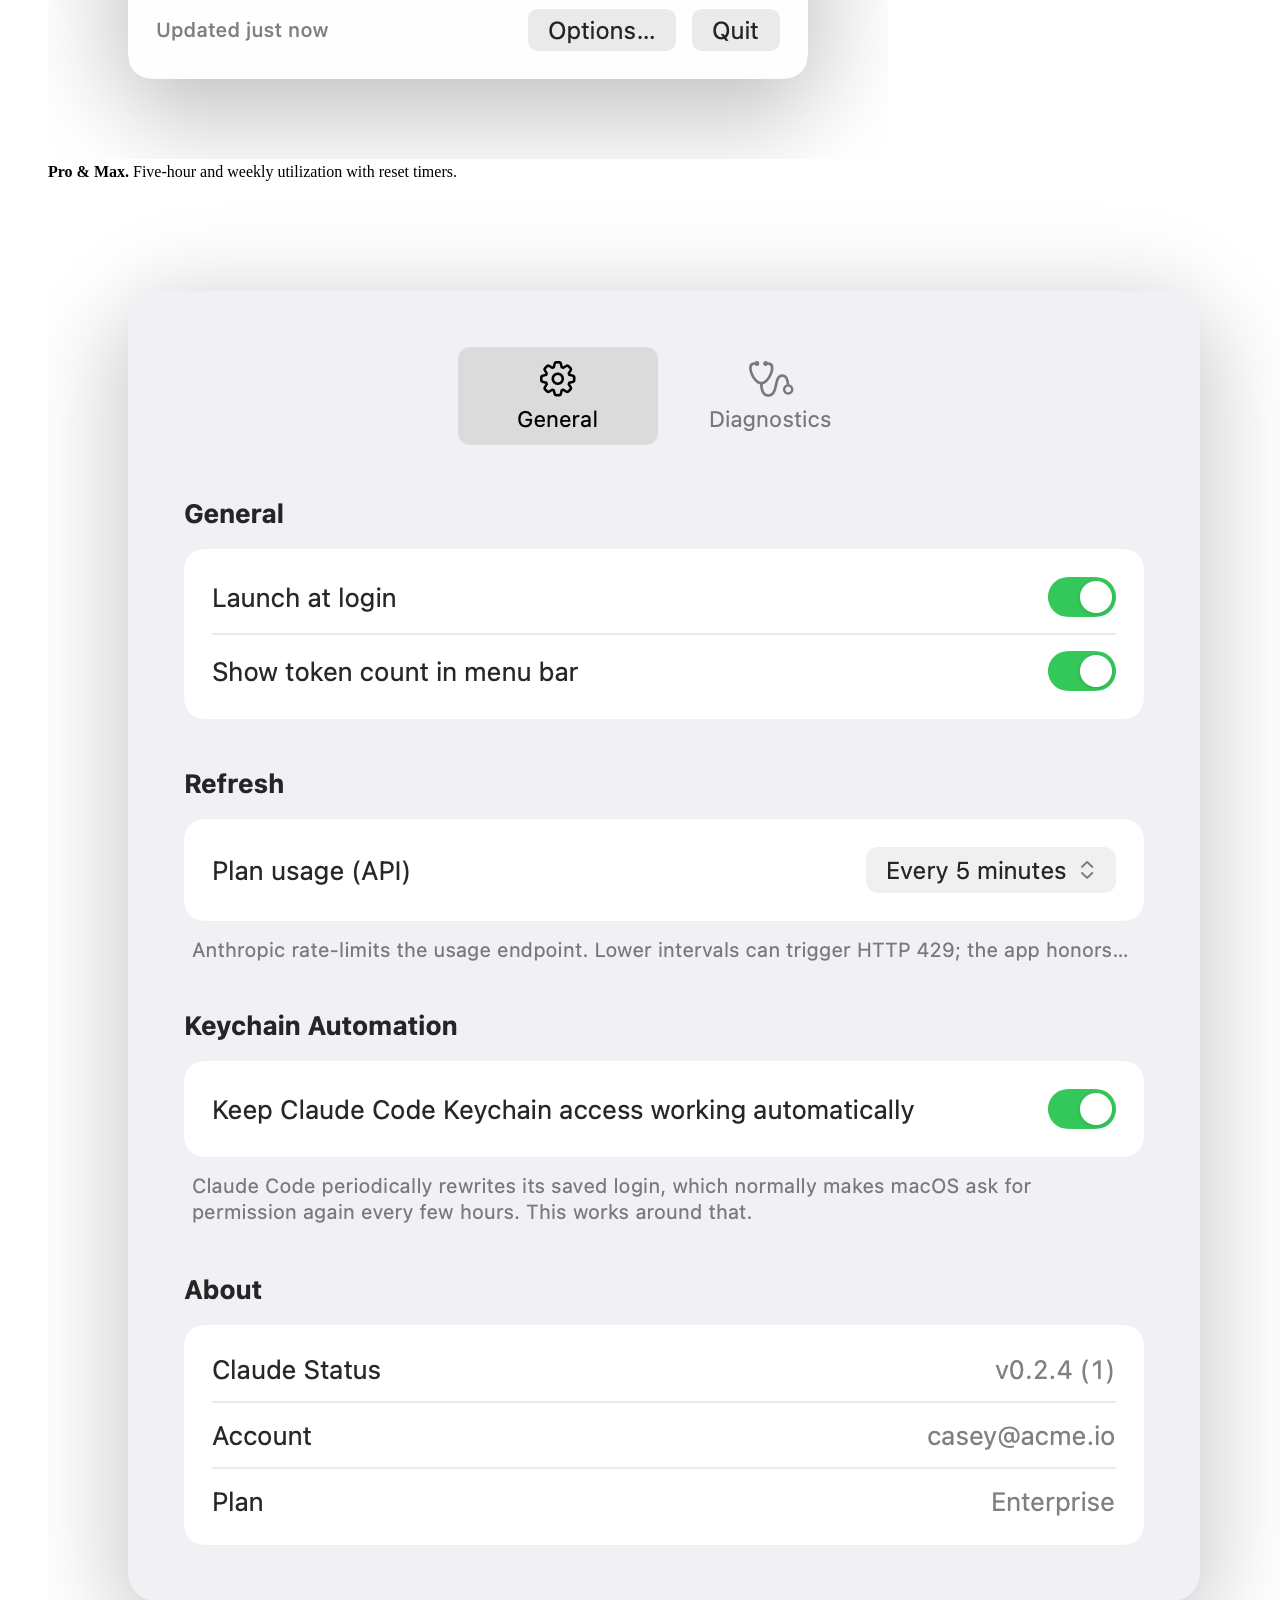
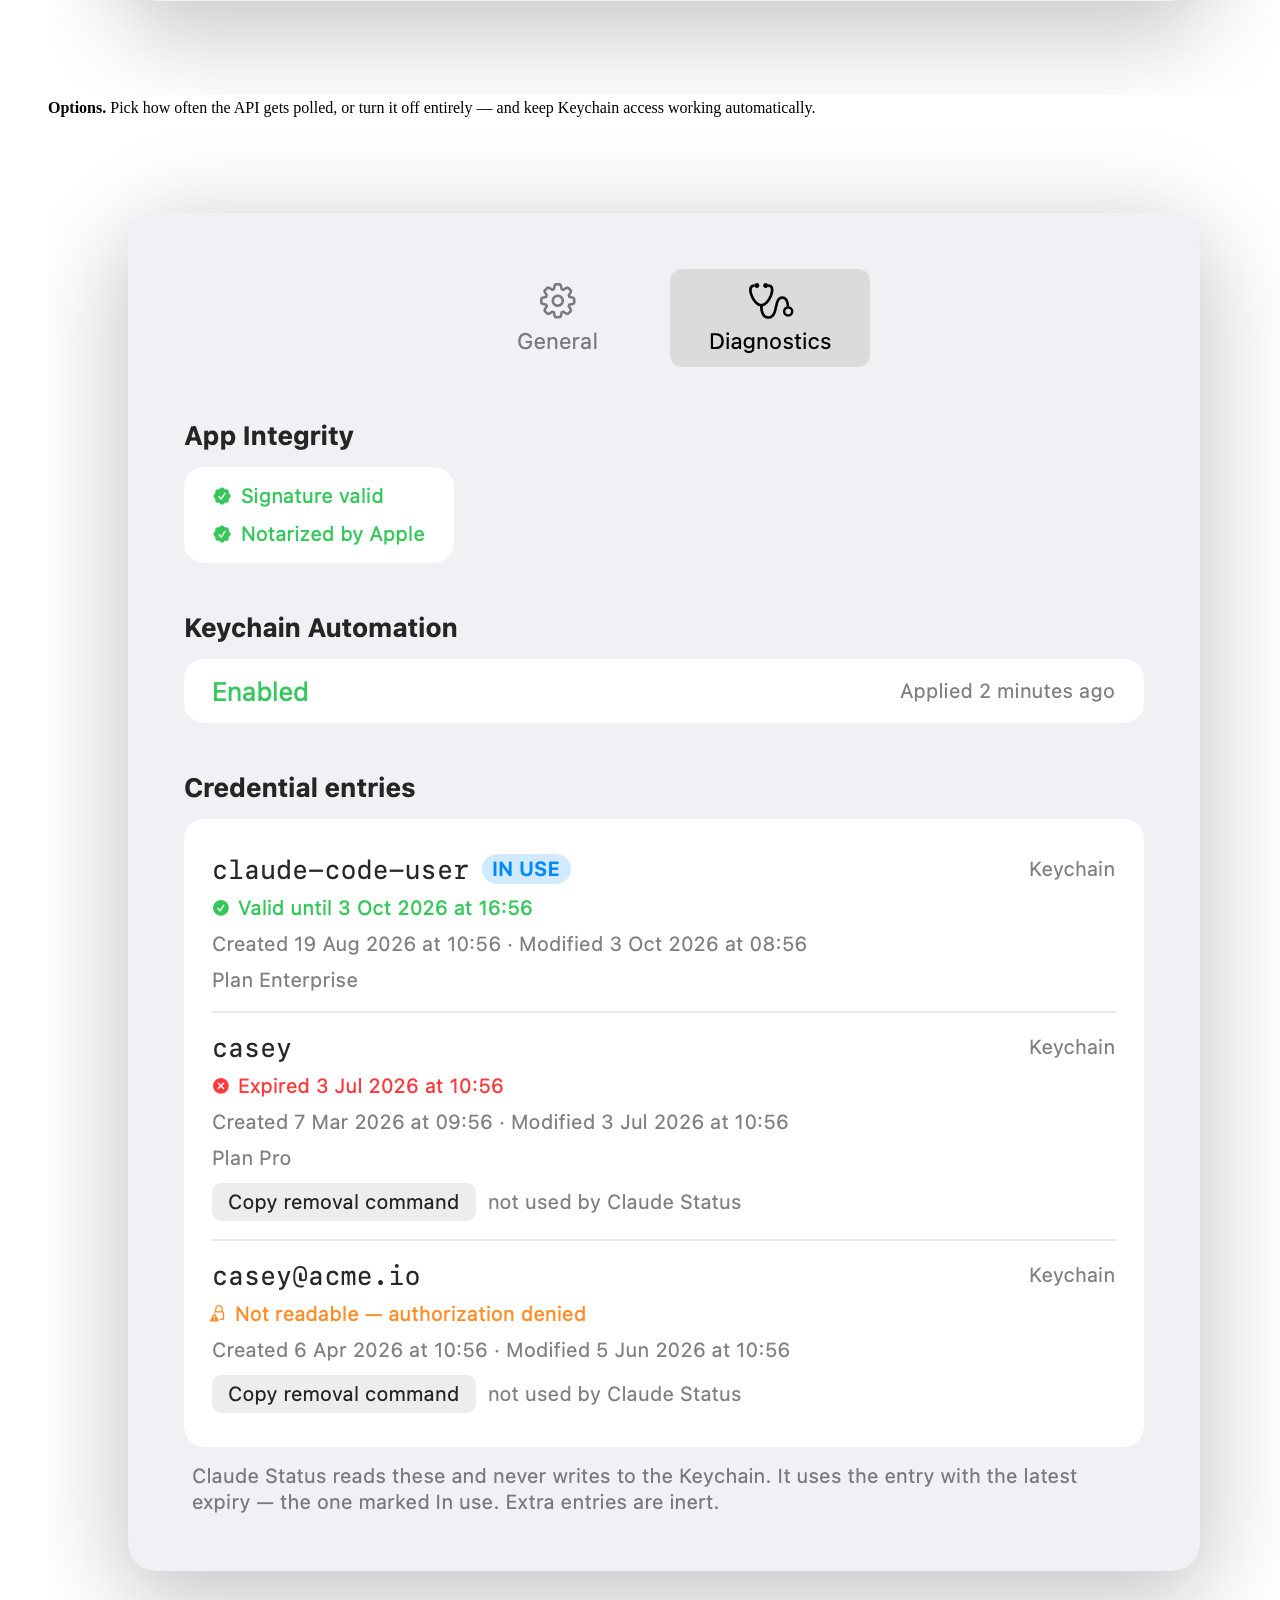
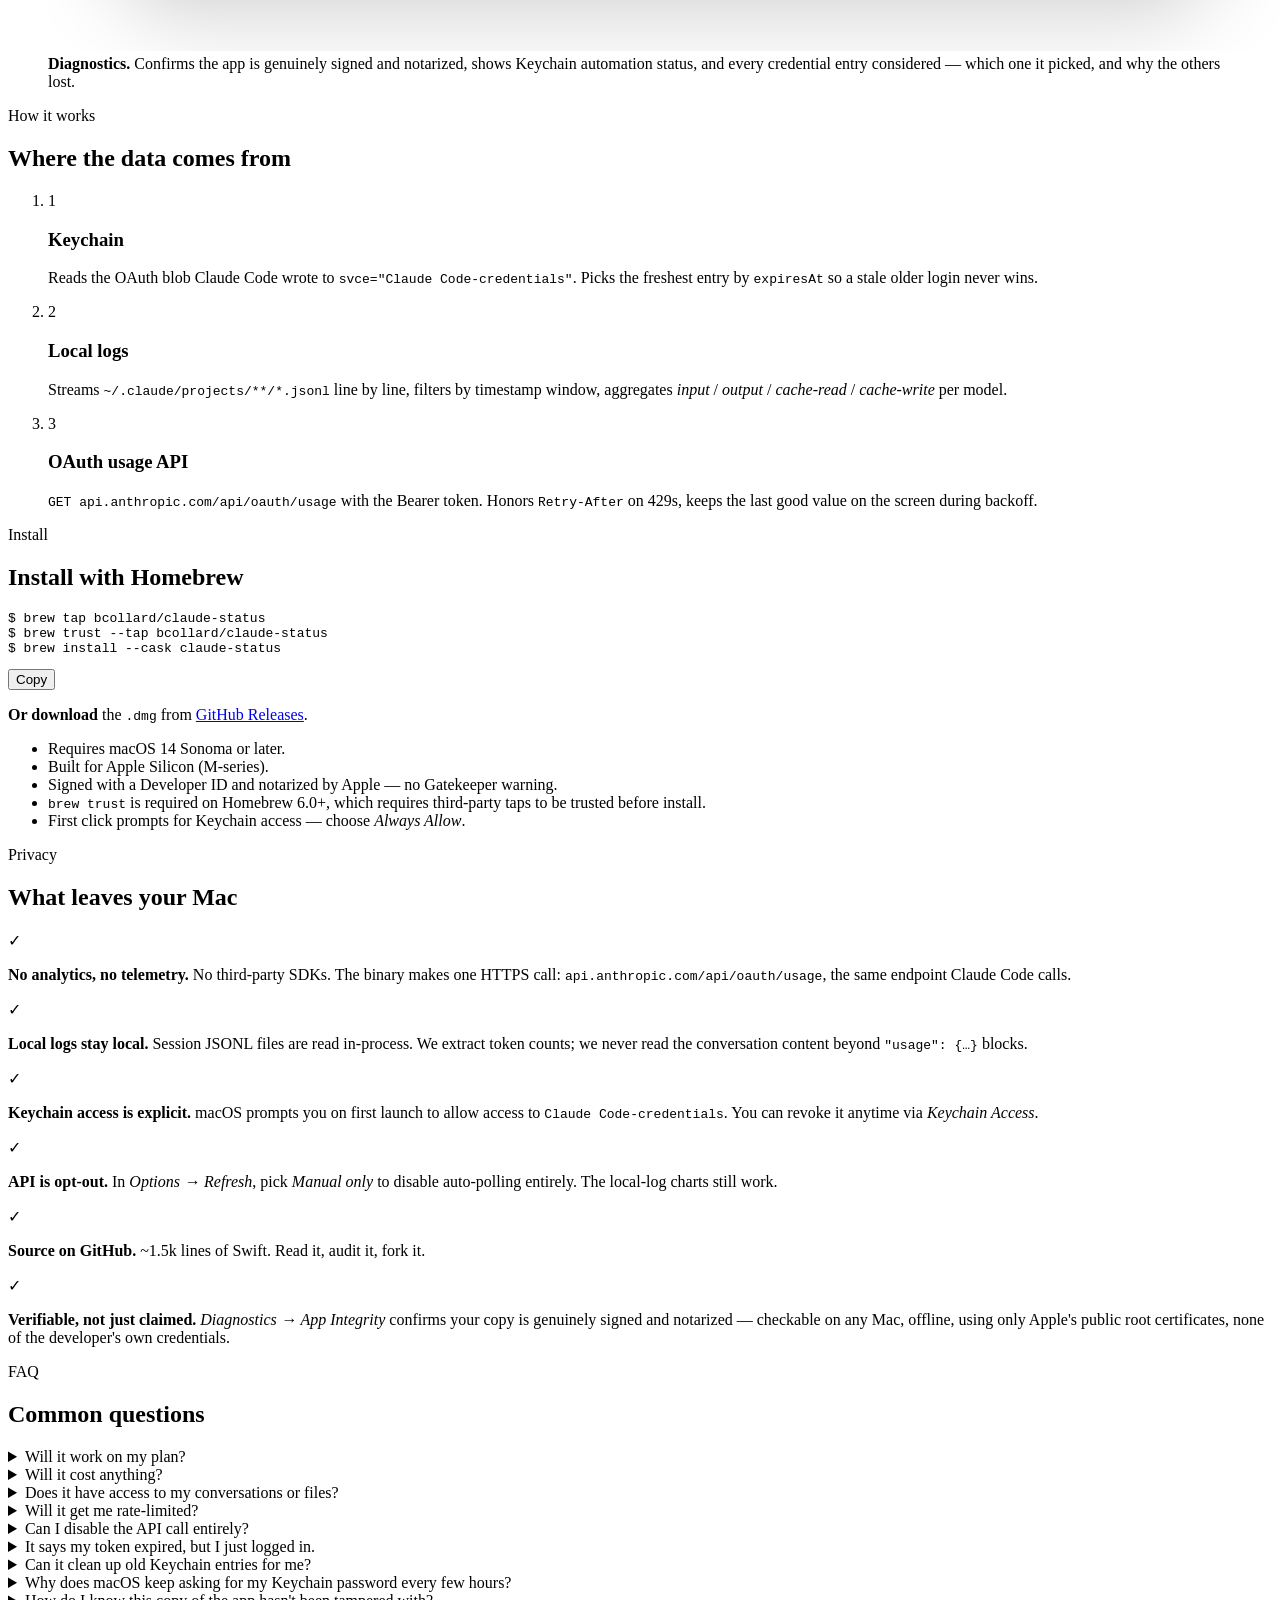
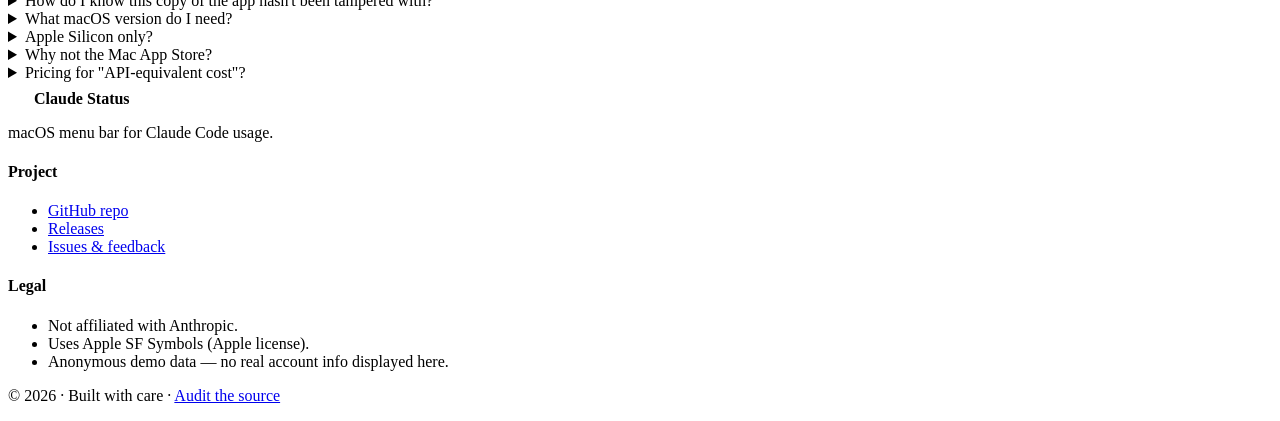
==== commit 4f9a77ca: "Release 0.2.4 Co-Authored-By: Claude Opus 5.5 <noreply@anthropic.com>" ====
--- a/website/index.html
+++ b/website/index.html
@@ -382,7 +382,7 @@
       </details>
       <details>
         <summary><span>Why does macOS keep asking for my Keychain password every few hours?</span></summary>
-        <p>Claude Code periodically rewrites its own Keychain entry, which resets that entry's access list — so "Always Allow" doesn't stick even for a stable, signed build. <em>Options → General → Keep Claude Code Keychain access working automatically</em> (on by default) fixes this: enter your login password once, and the app re-grants its own access every refresh cycle before it reads the credential. It's scoped to exactly that one Keychain entry, and the password is fed to <code>security</code> over its input stream, never as a visible command-line argument.</p>
+        <p>Claude Code periodically rewrites its own Keychain entry, which resets that entry's access list — so "Always Allow" doesn't stick even for a stable, signed build. <em>Options → General → Keep Claude Code Keychain access working automatically</em> (on by default) fixes this: enter your login password once, and the app re-grants its own access every refresh cycle before it reads the credential. It only touches Claude Code's own <code>Claude Code-credentials</code> entries, and the password is fed to <code>security</code> over its input stream, never as a visible command-line argument. Versions before 0.2.4 skipped this step on Macs whose username isn't an email address; update if you still get prompts.</p>
       </details>
       <details>
         <summary><span>How do I know this copy of the app hasn't been tampered with?</span></summary>
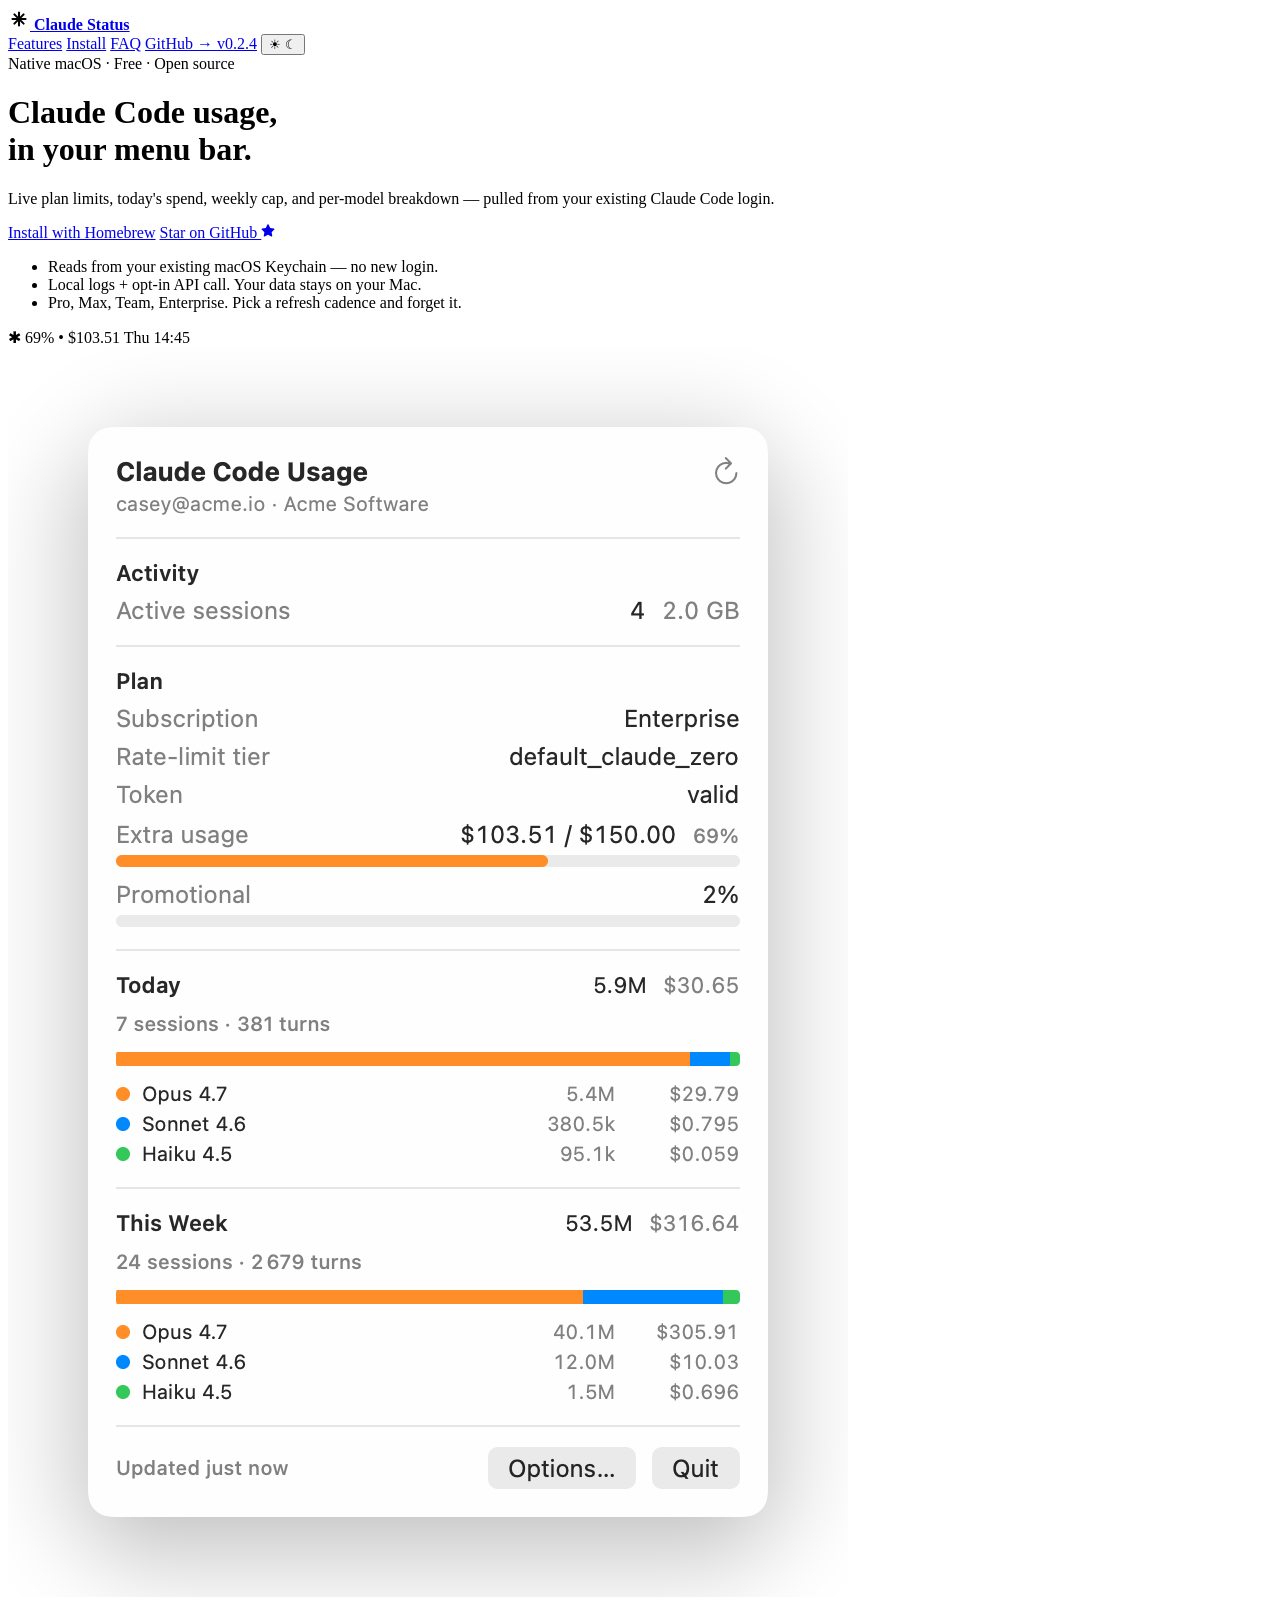
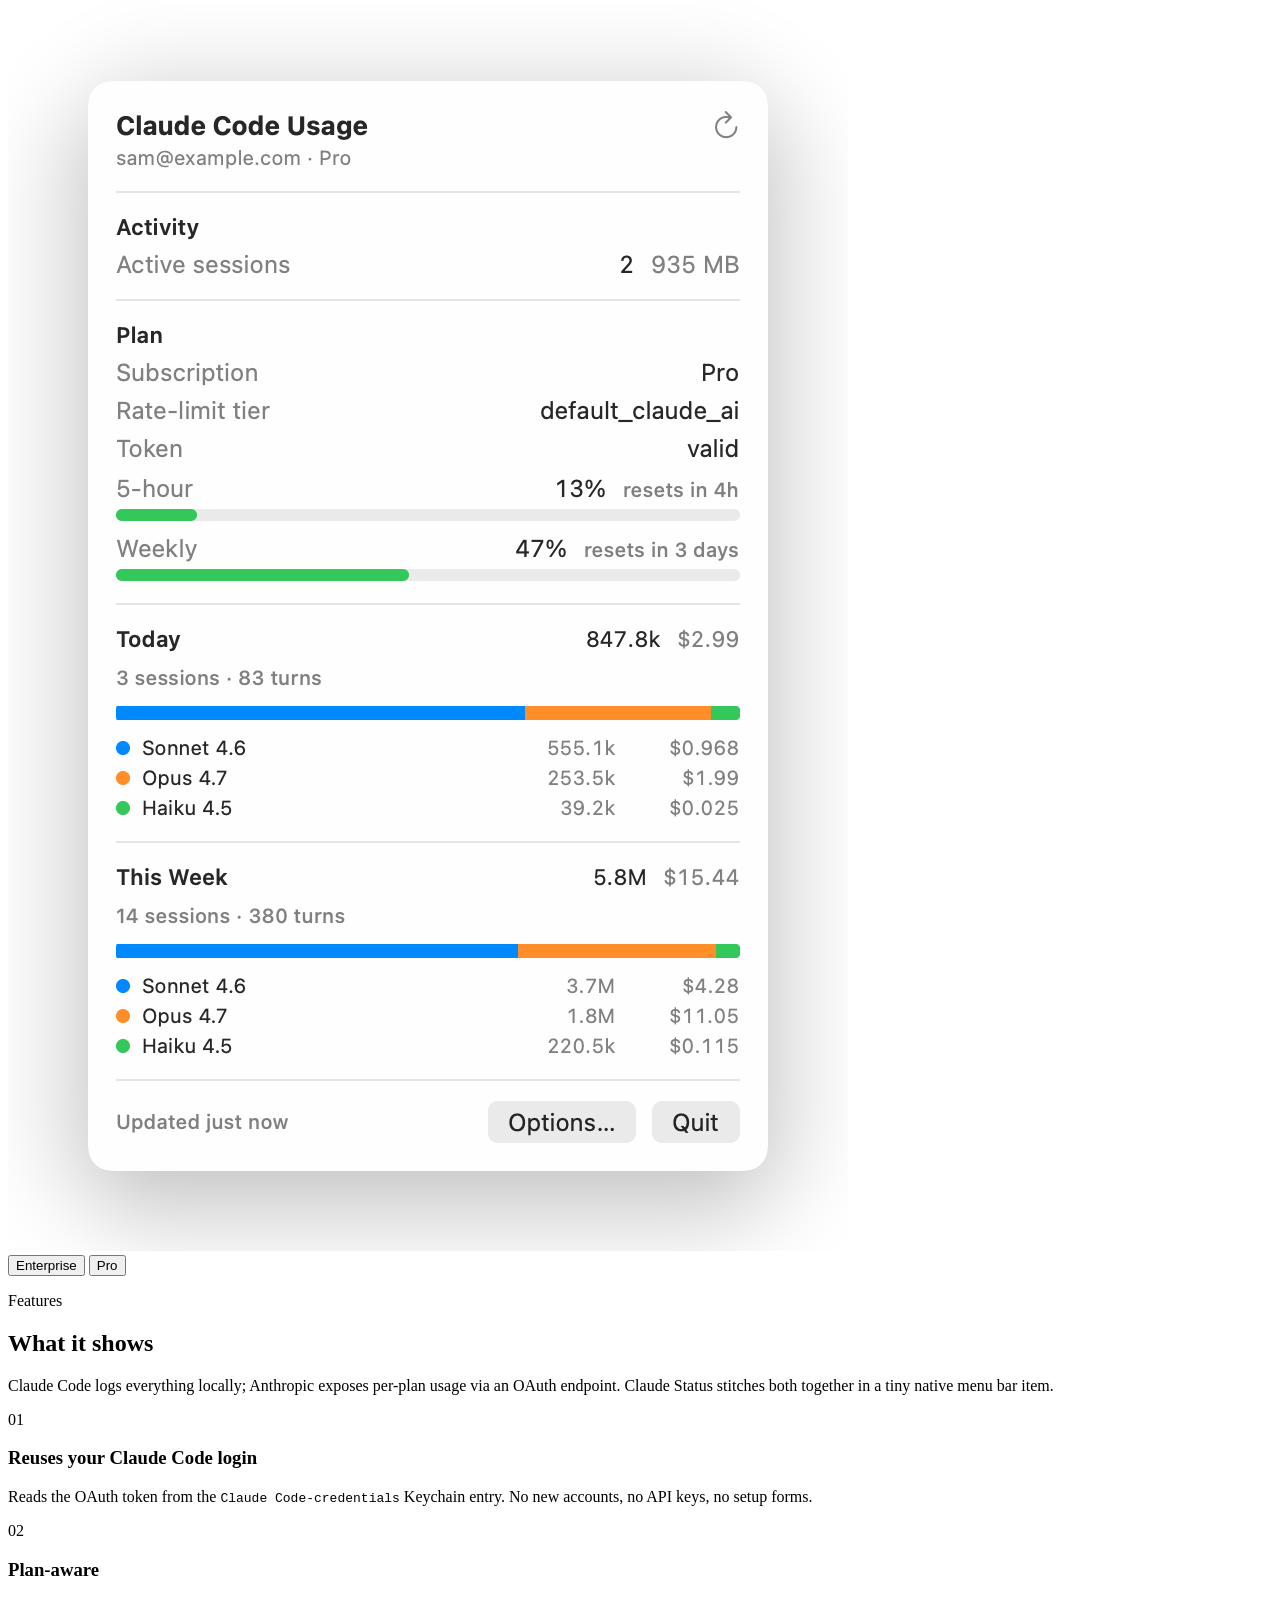
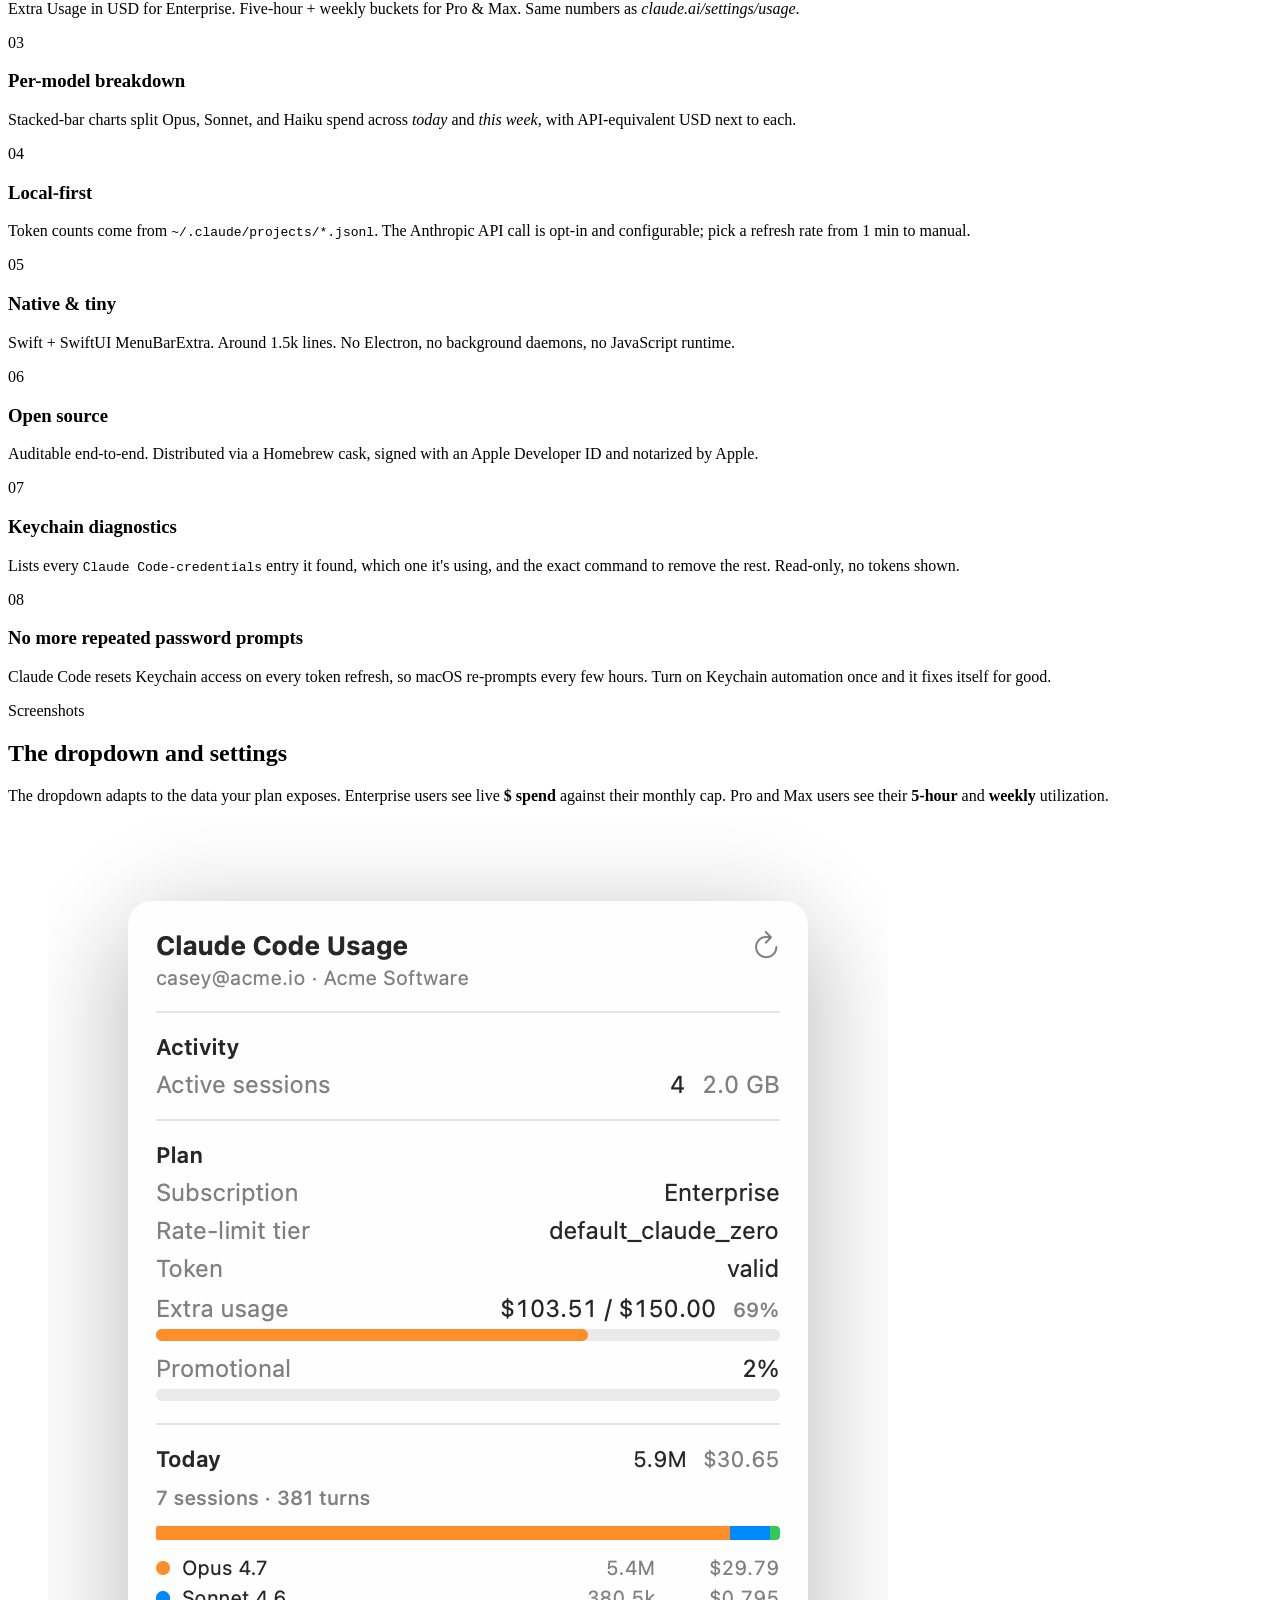
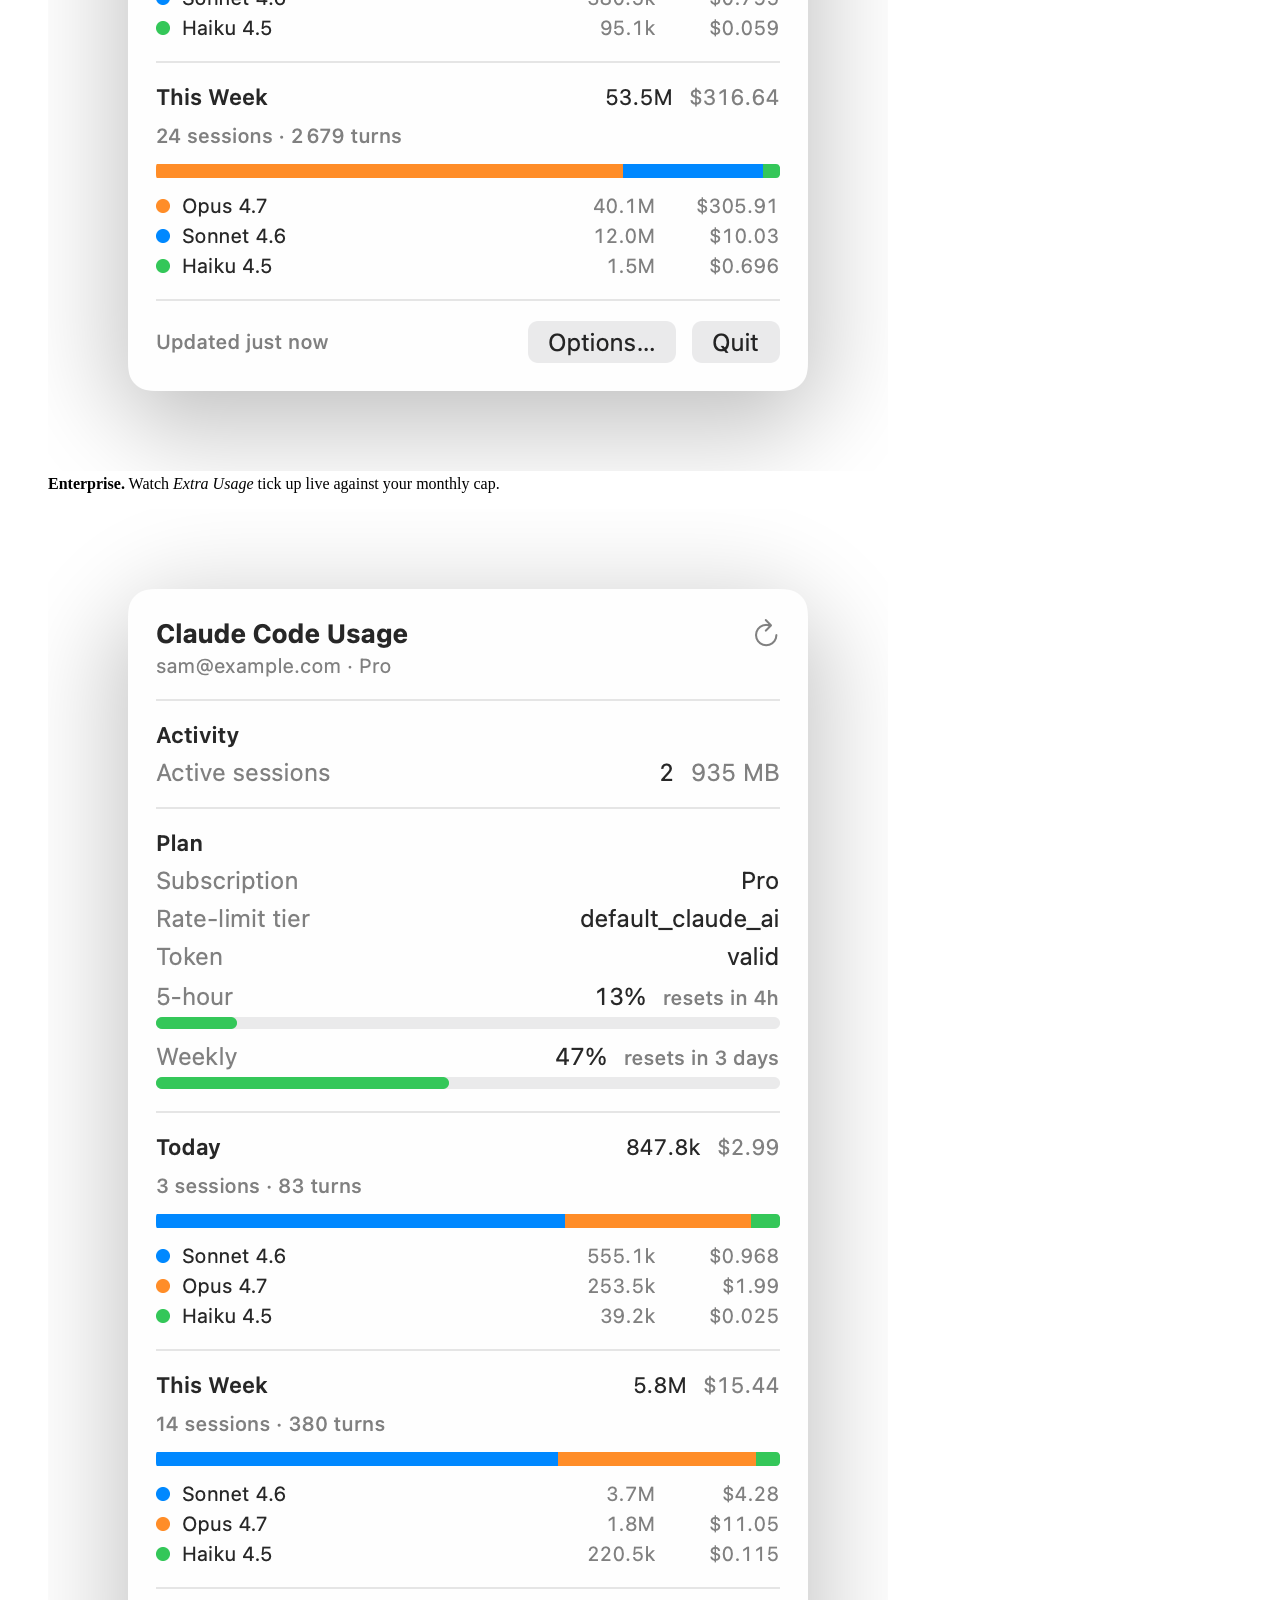
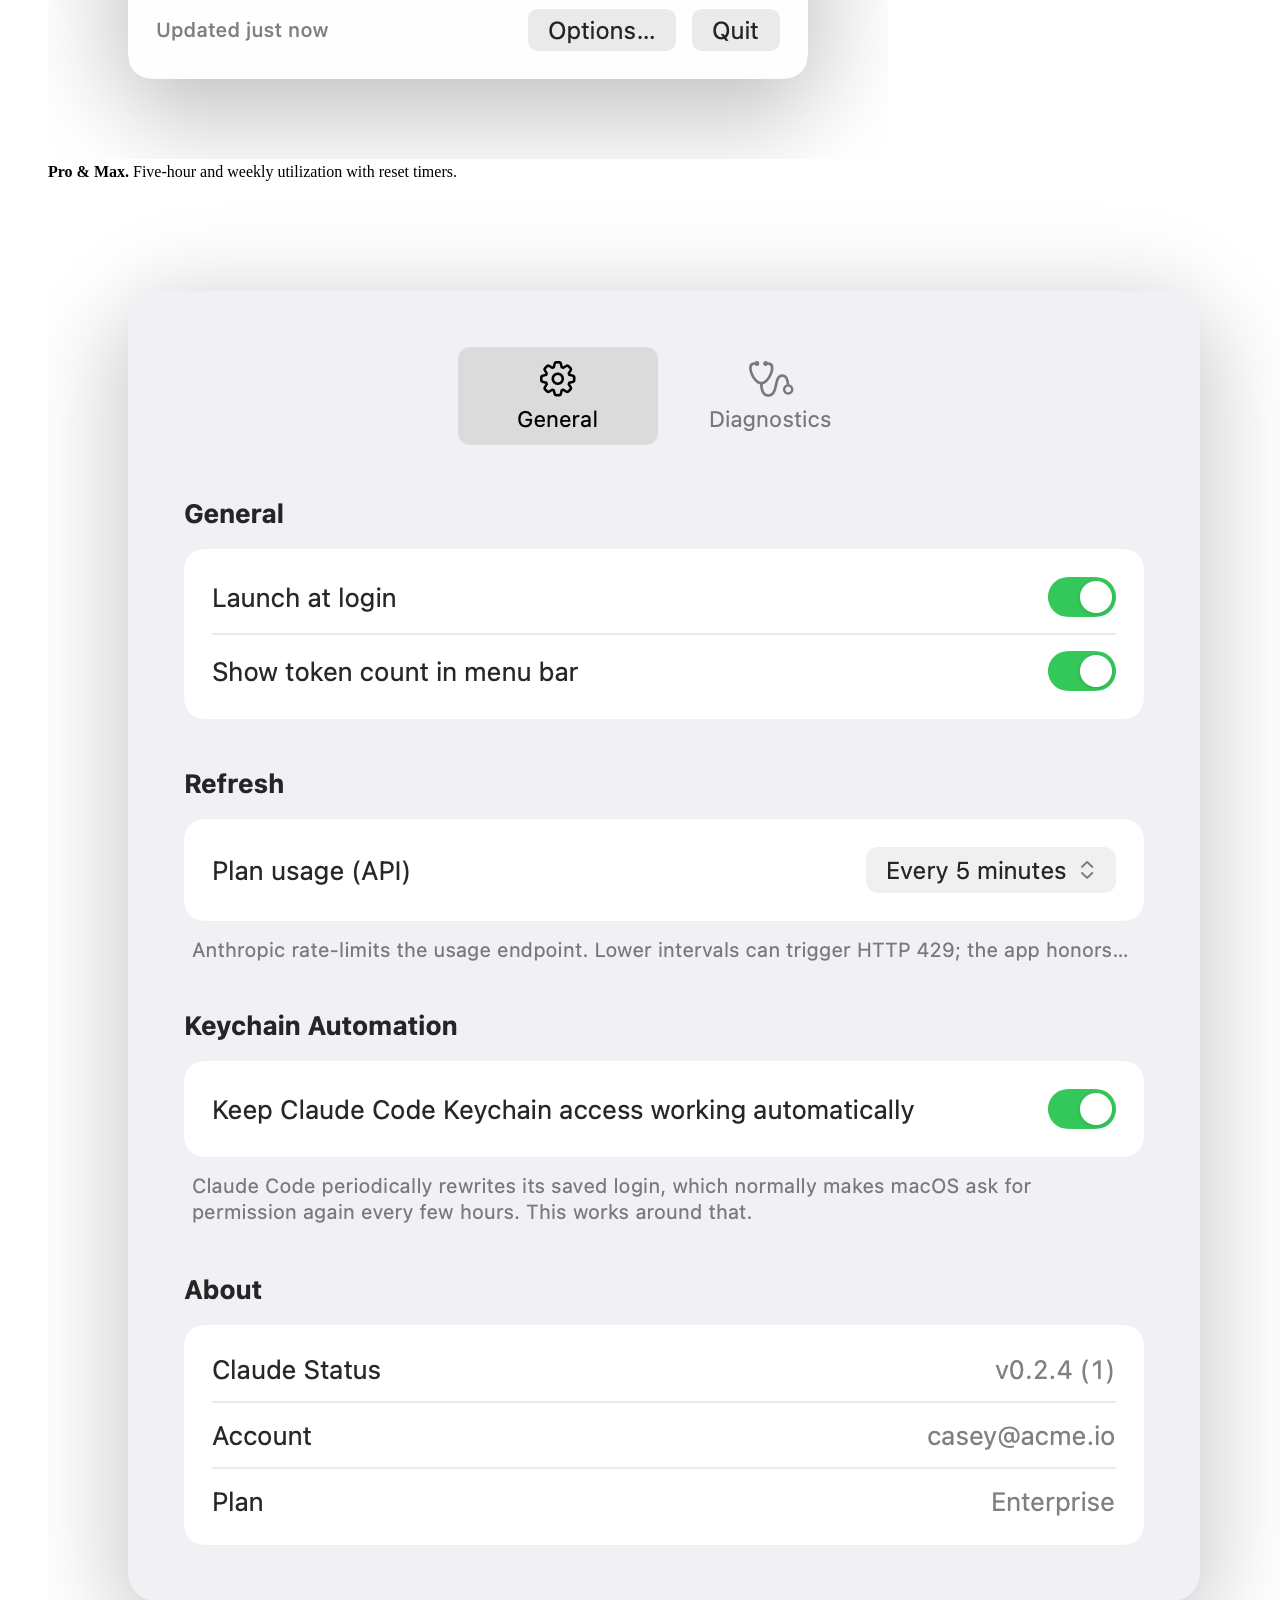
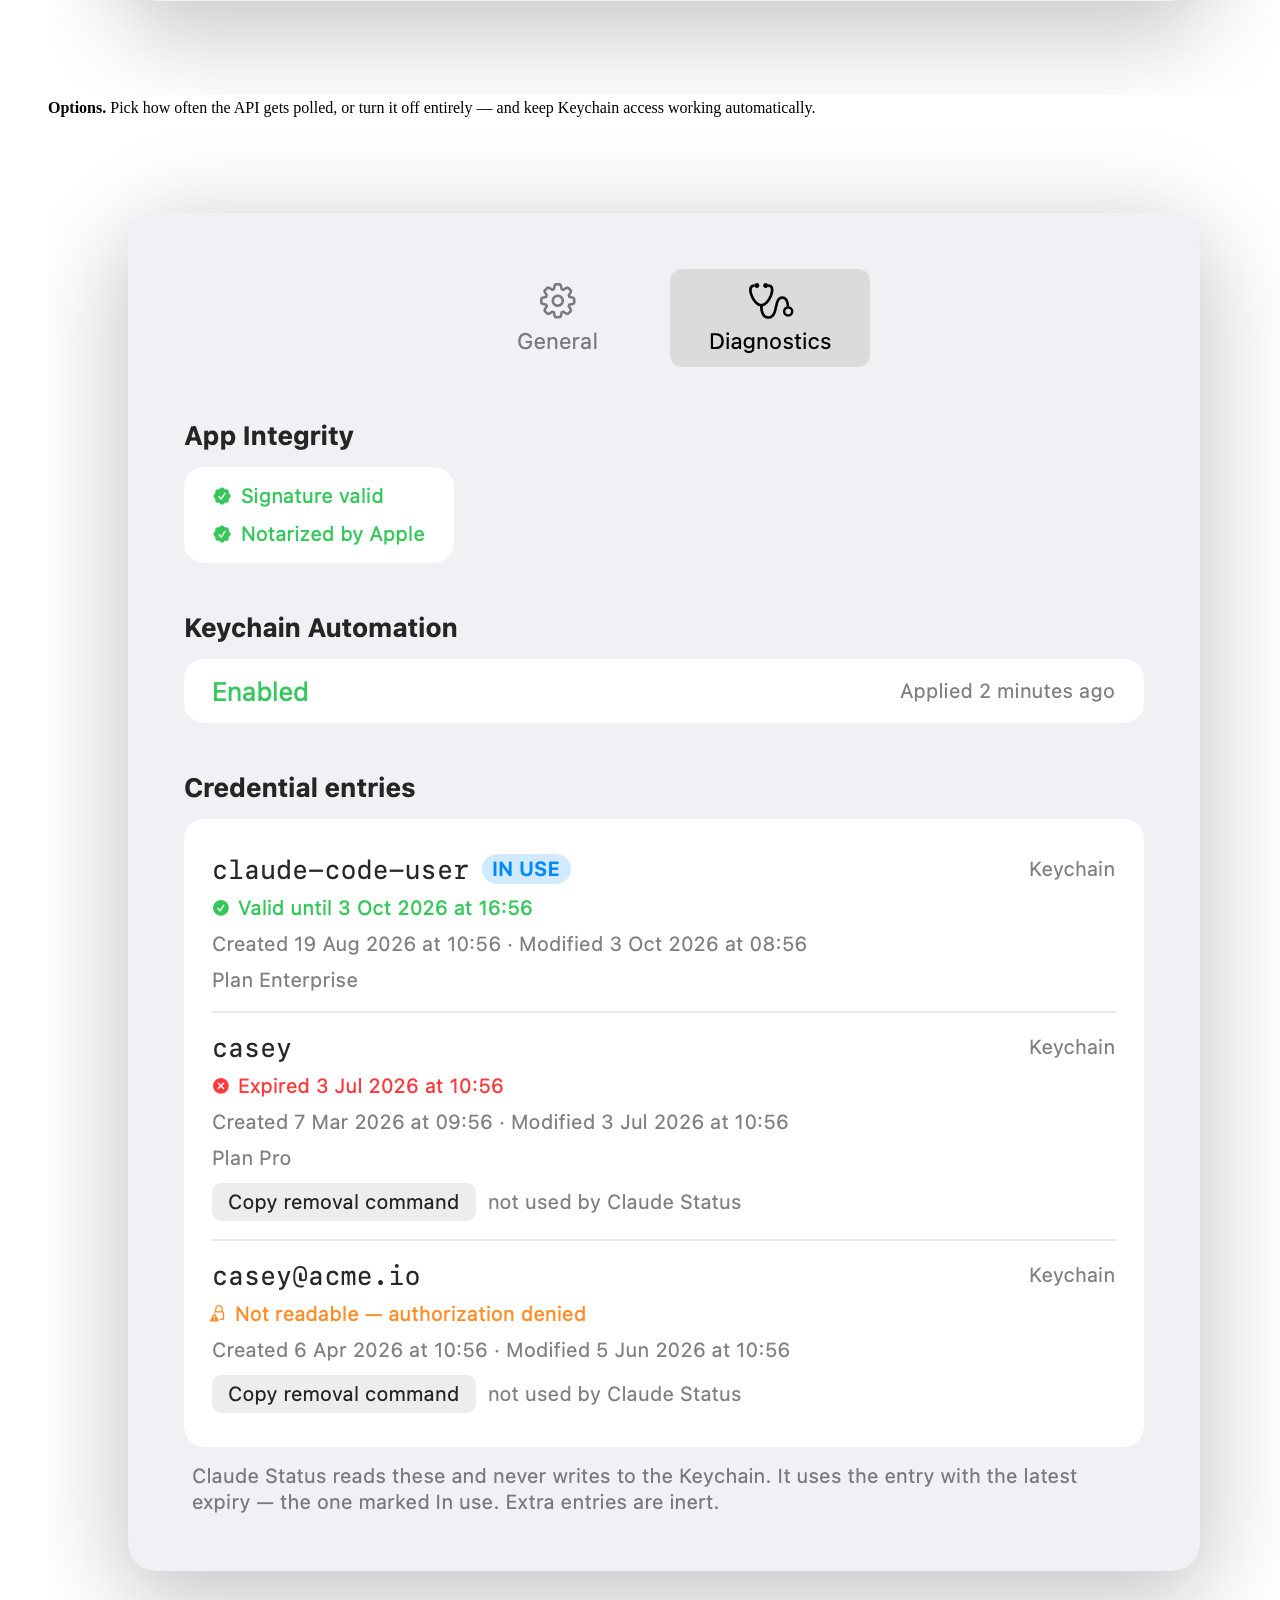
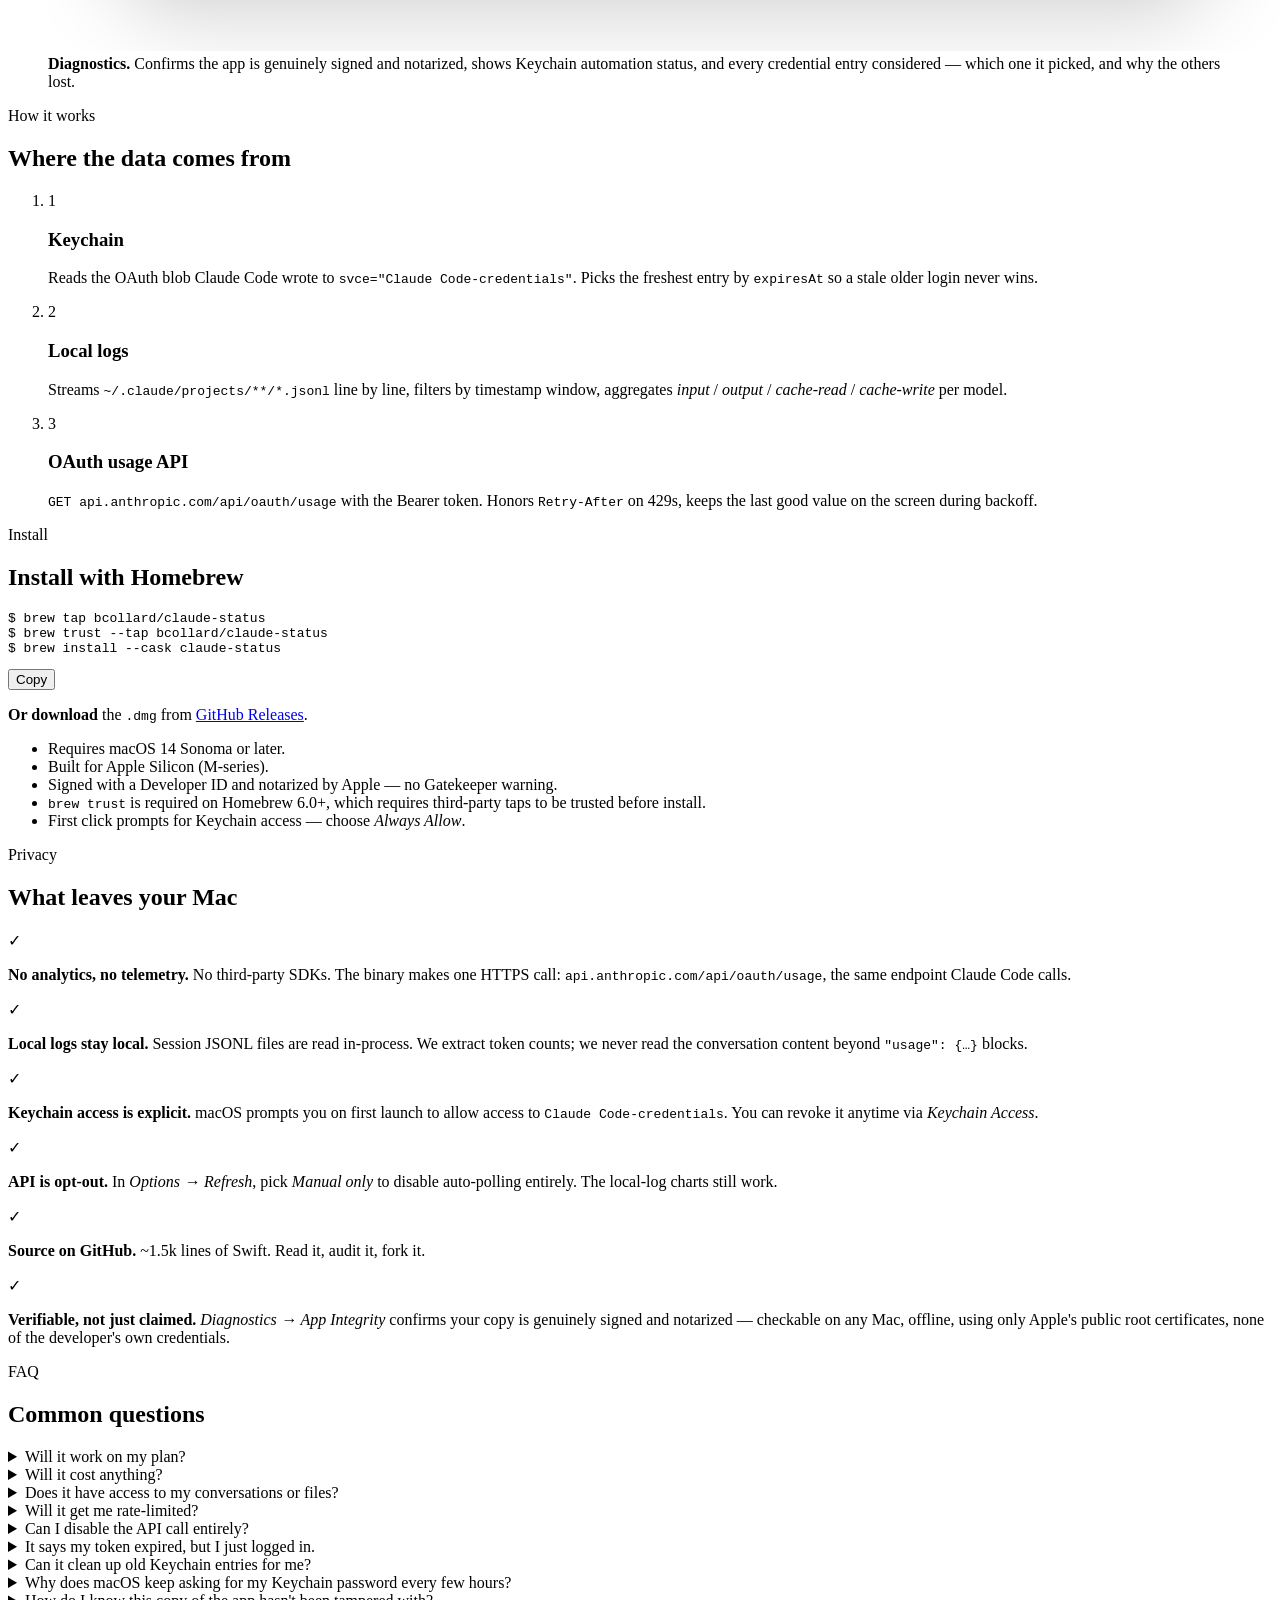
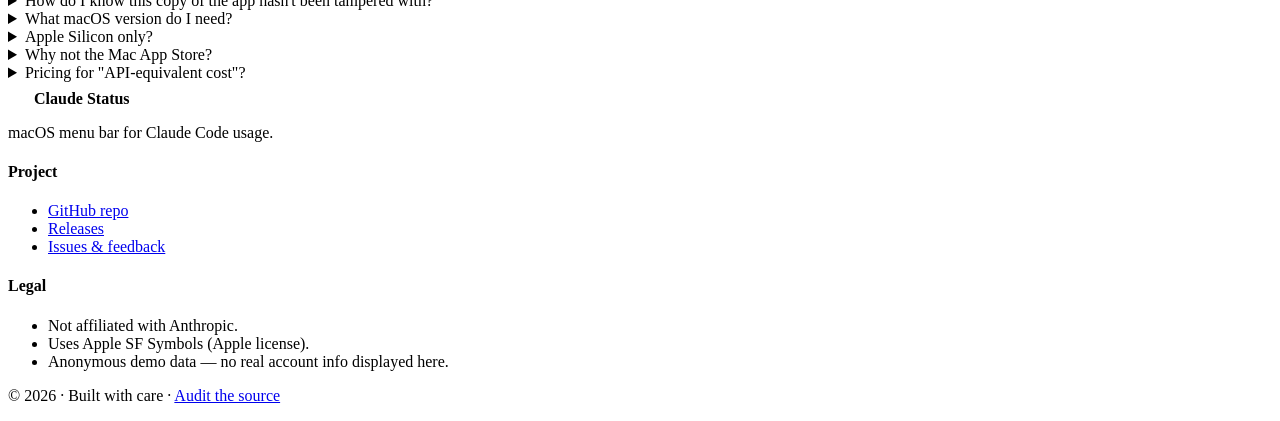
==== commit d040aeee: "website: show latest release next to the GitHub link Same approach as marina-website: a static badge" ====
--- a/website/index.html
+++ b/website/index.html
@@ -59,7 +59,7 @@
   <link rel="apple-touch-icon" href="/assets/favicon.svg">
   <link rel="mask-icon" href="/assets/favicon.svg" color="#d97757">
 
-  <link rel="stylesheet" href="/styles.css">
+  <link rel="stylesheet" href="/styles.css?v=v0.2.4">
 
   <!-- Structured data (helps Google + some chat apps surface metadata) -->
   <script type="application/ld+json">
@@ -95,6 +95,7 @@
     <a href="https://github.com/bcollard/claude-status-macos-menu-bar" class="nav-github" target="_blank" rel="noopener">
       GitHub →
     </a>
+    <a href="https://github.com/bcollard/claude-status-macos-menu-bar/releases/tag/v0.2.4" class="nav-version" target="_blank" rel="noopener" title="Latest release">v0.2.4</a>
     <button class="theme-toggle" id="themeToggle" aria-label="Toggle dark mode" title="Toggle dark mode">
       <span class="sun">☀</span>
       <span class="moon">☾</span>
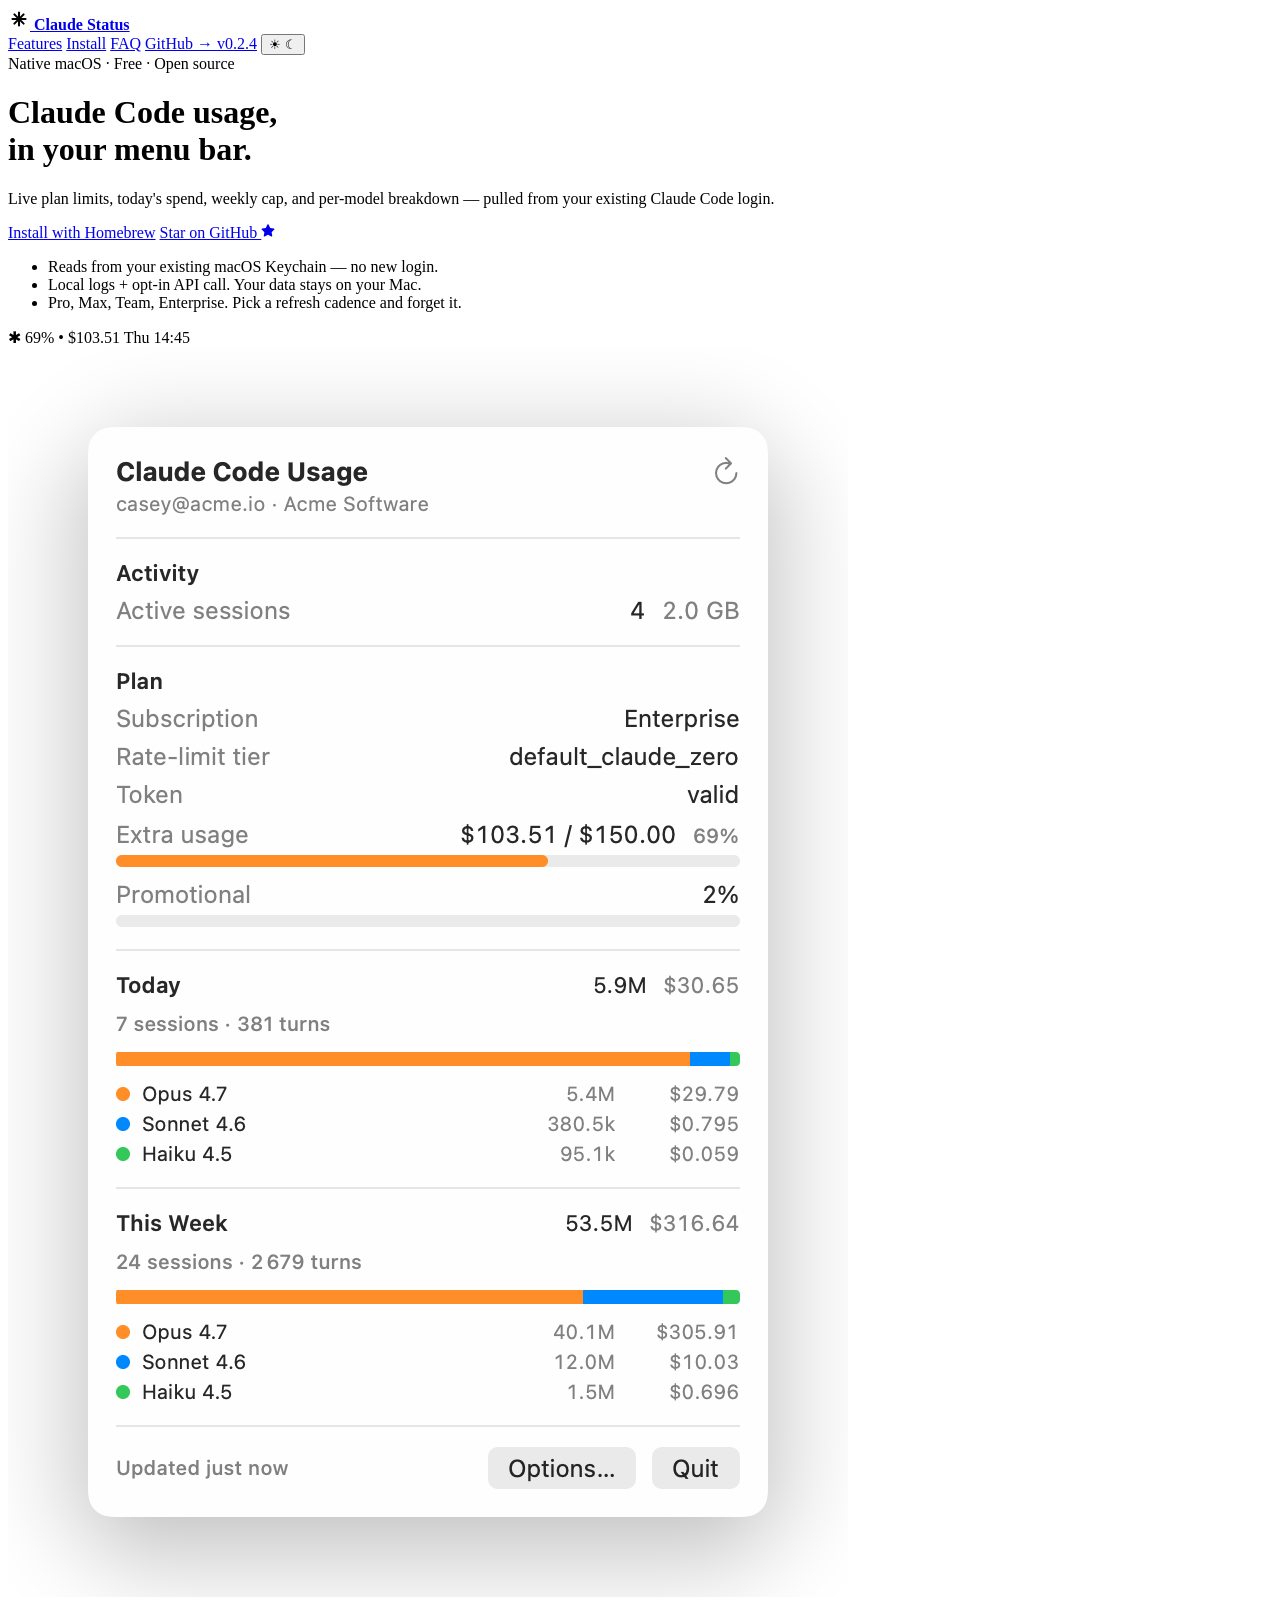
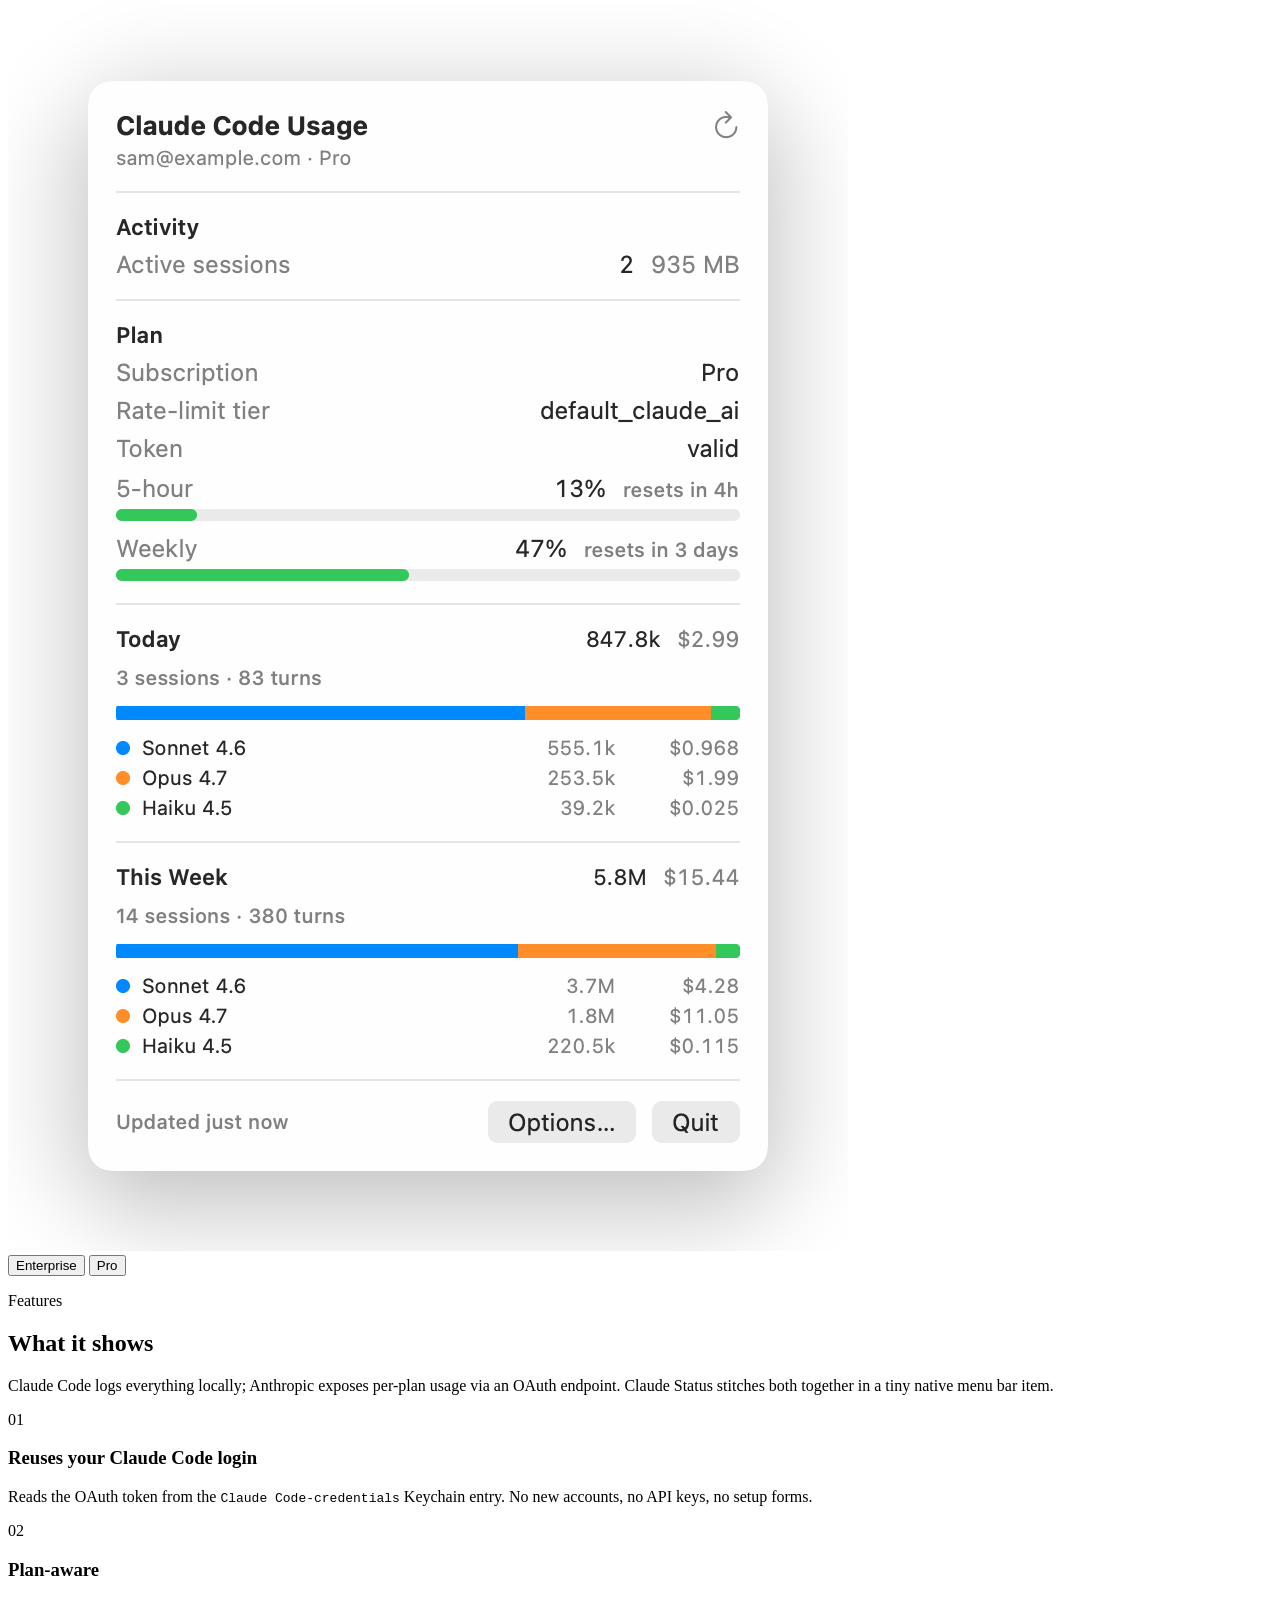
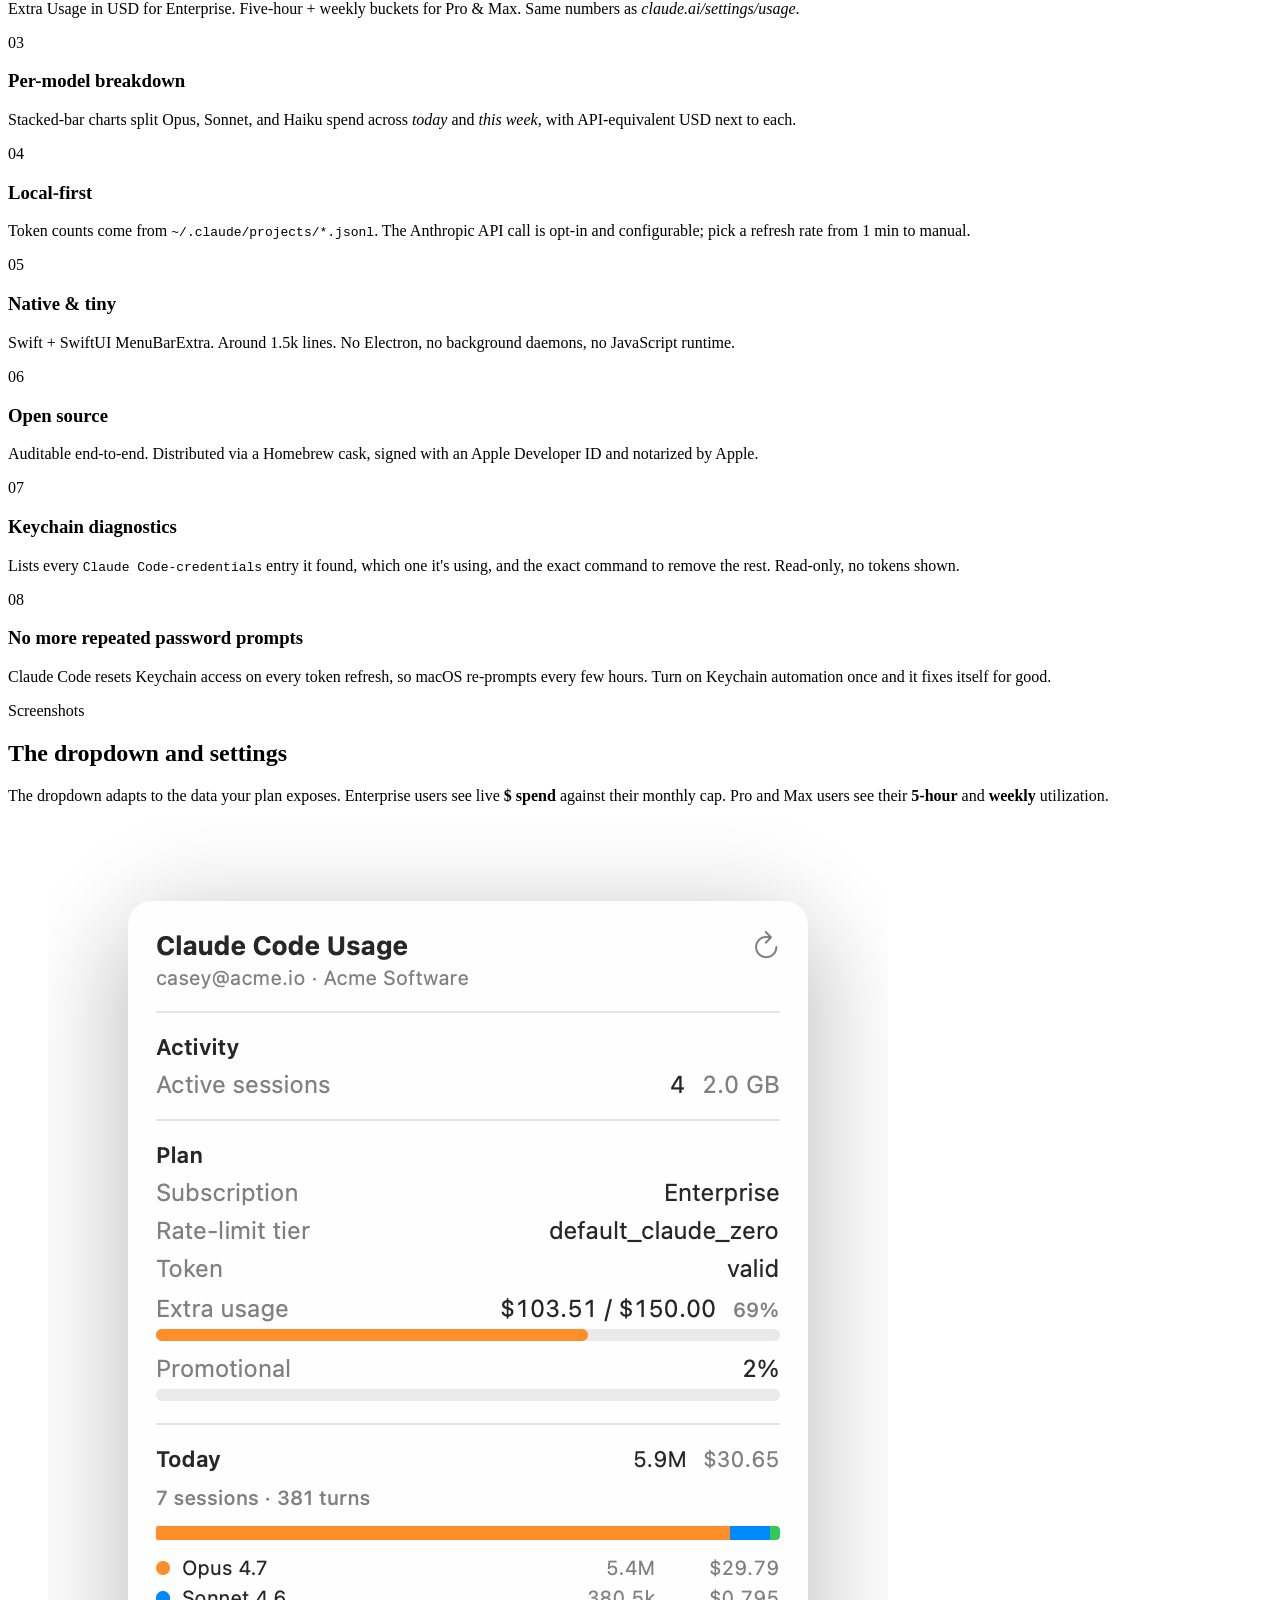
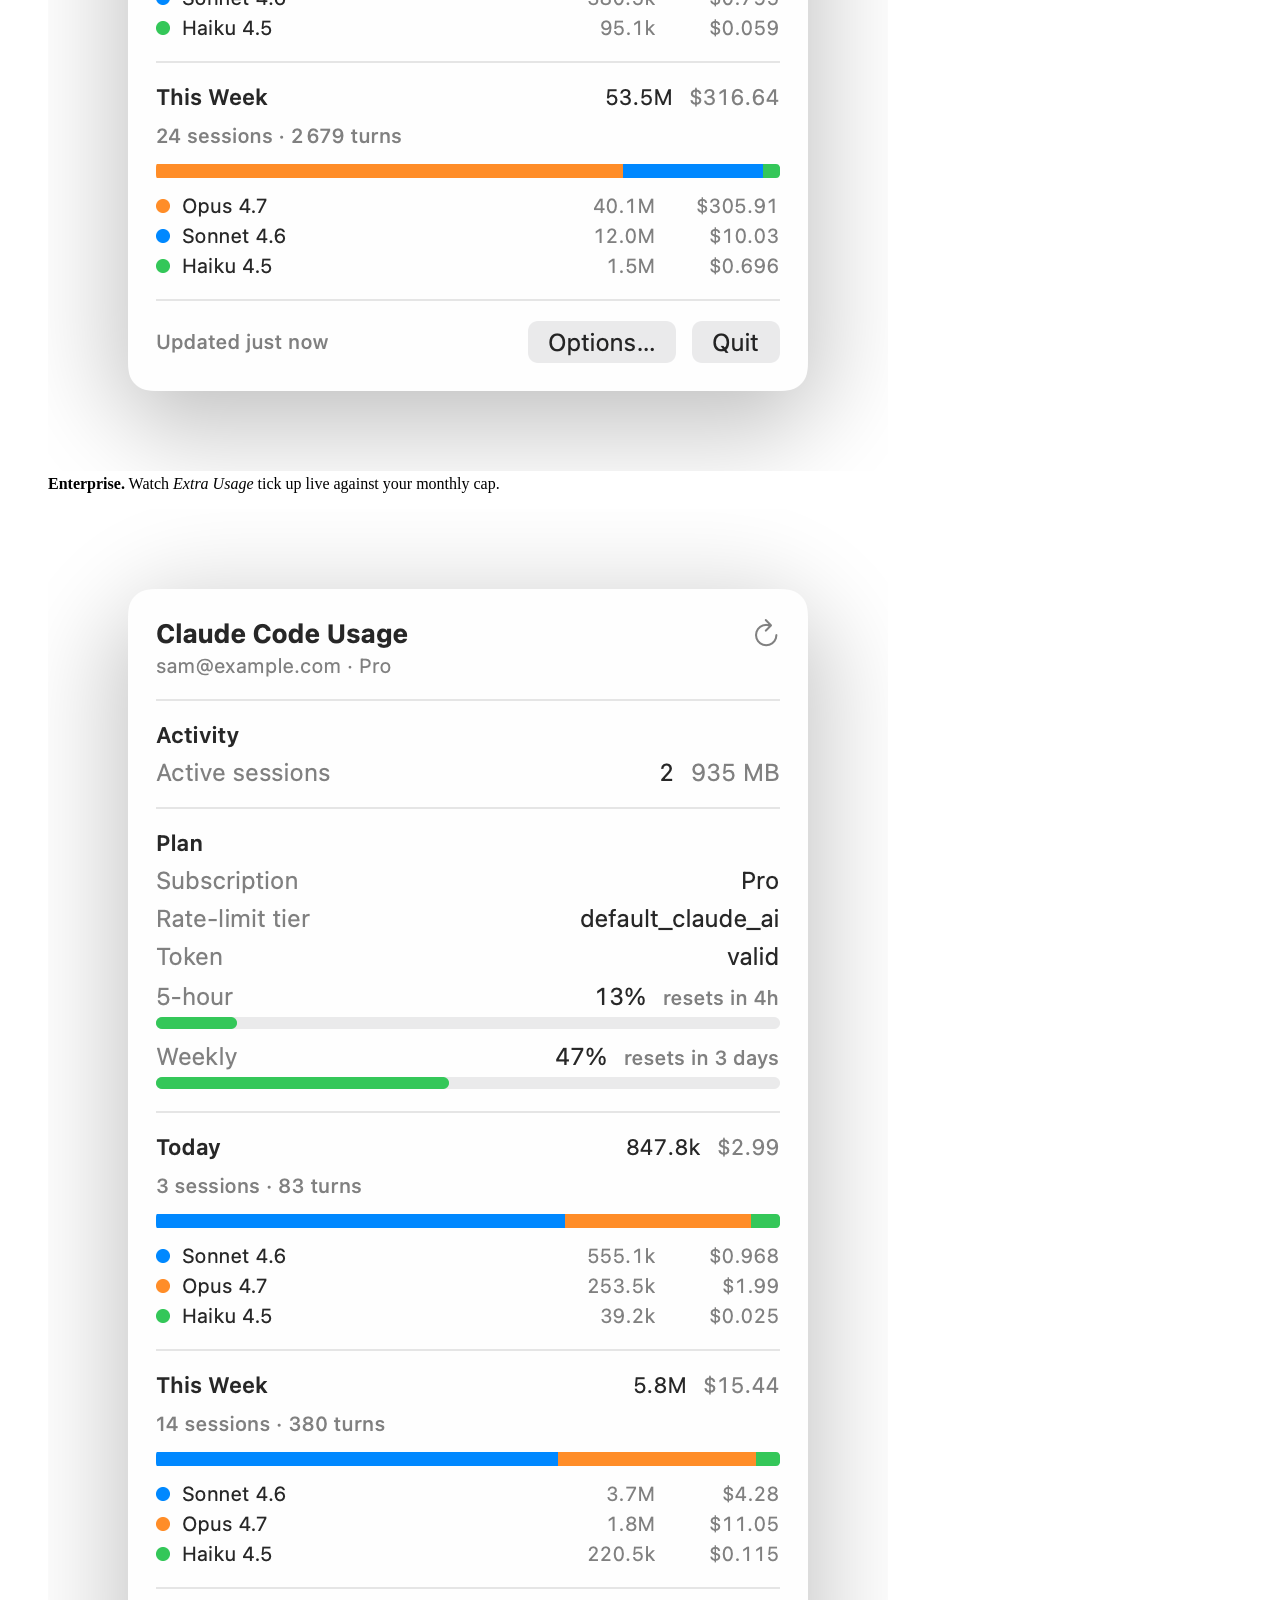
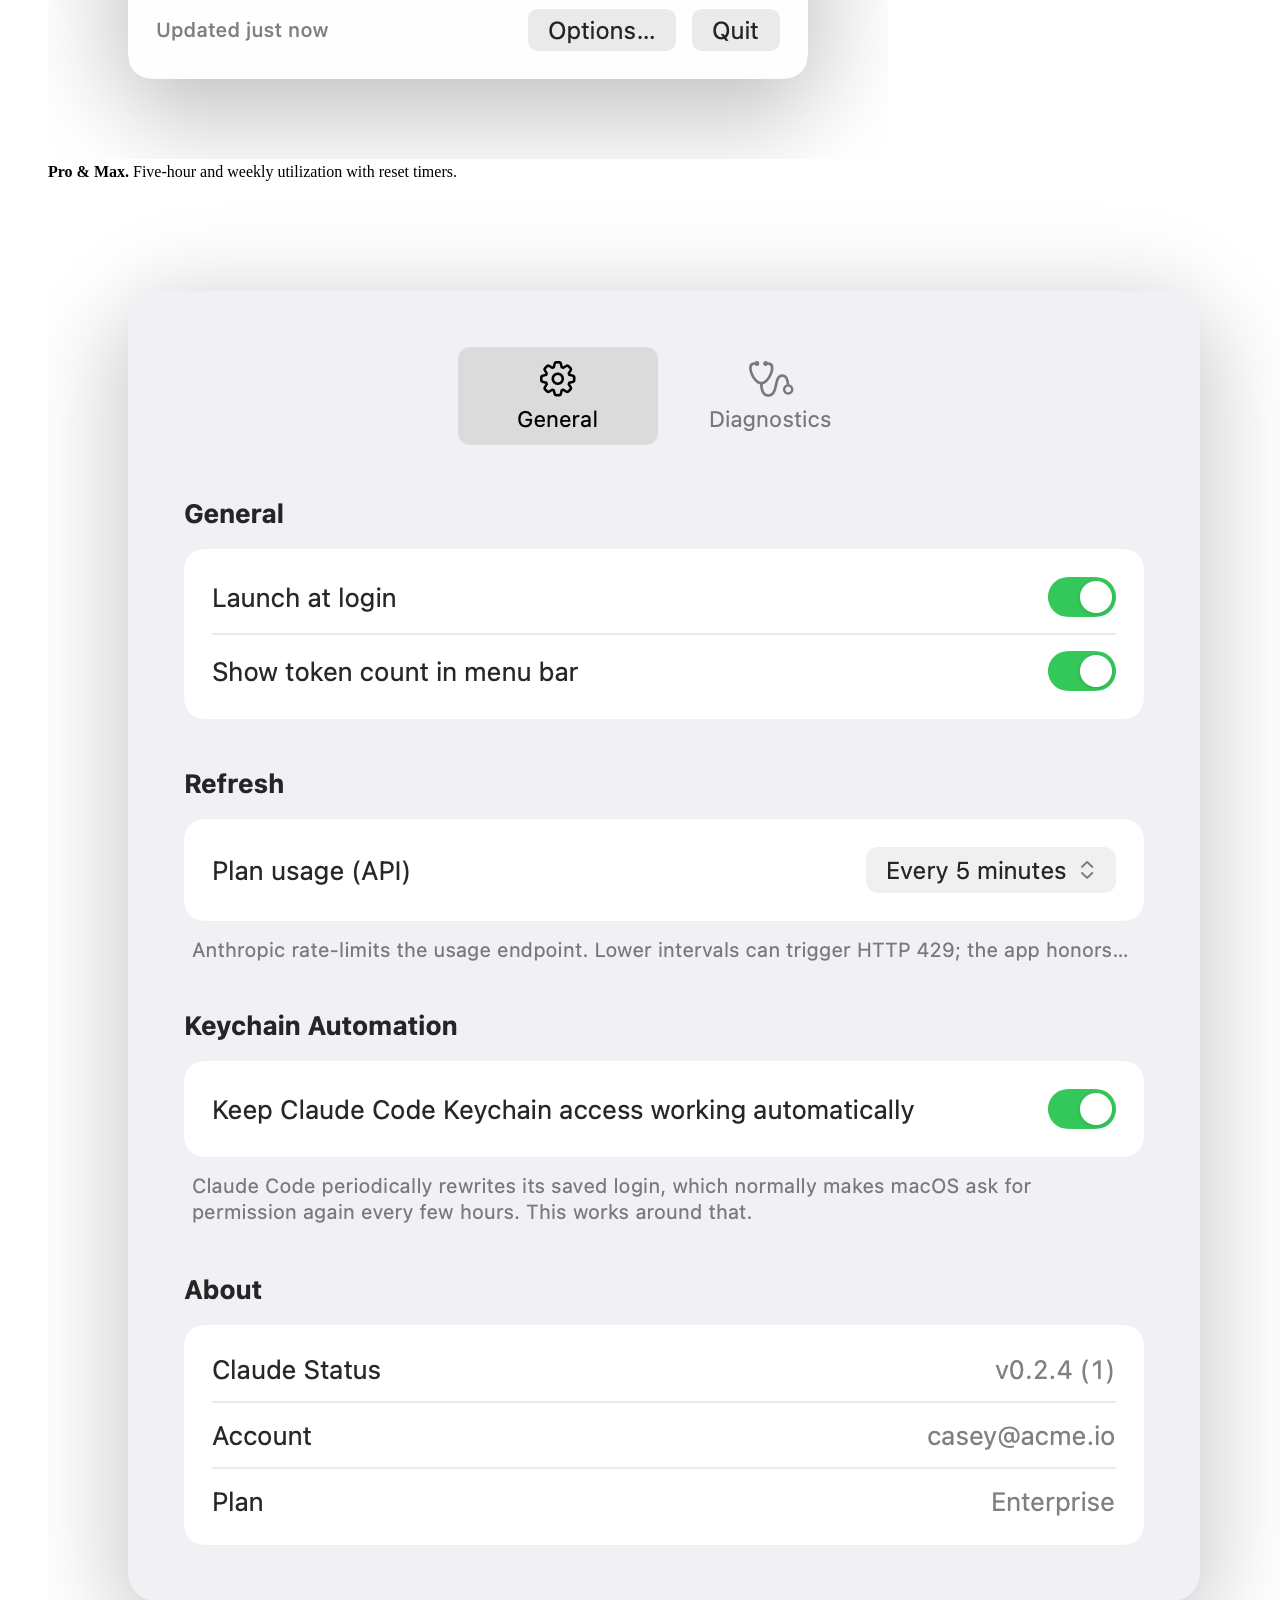
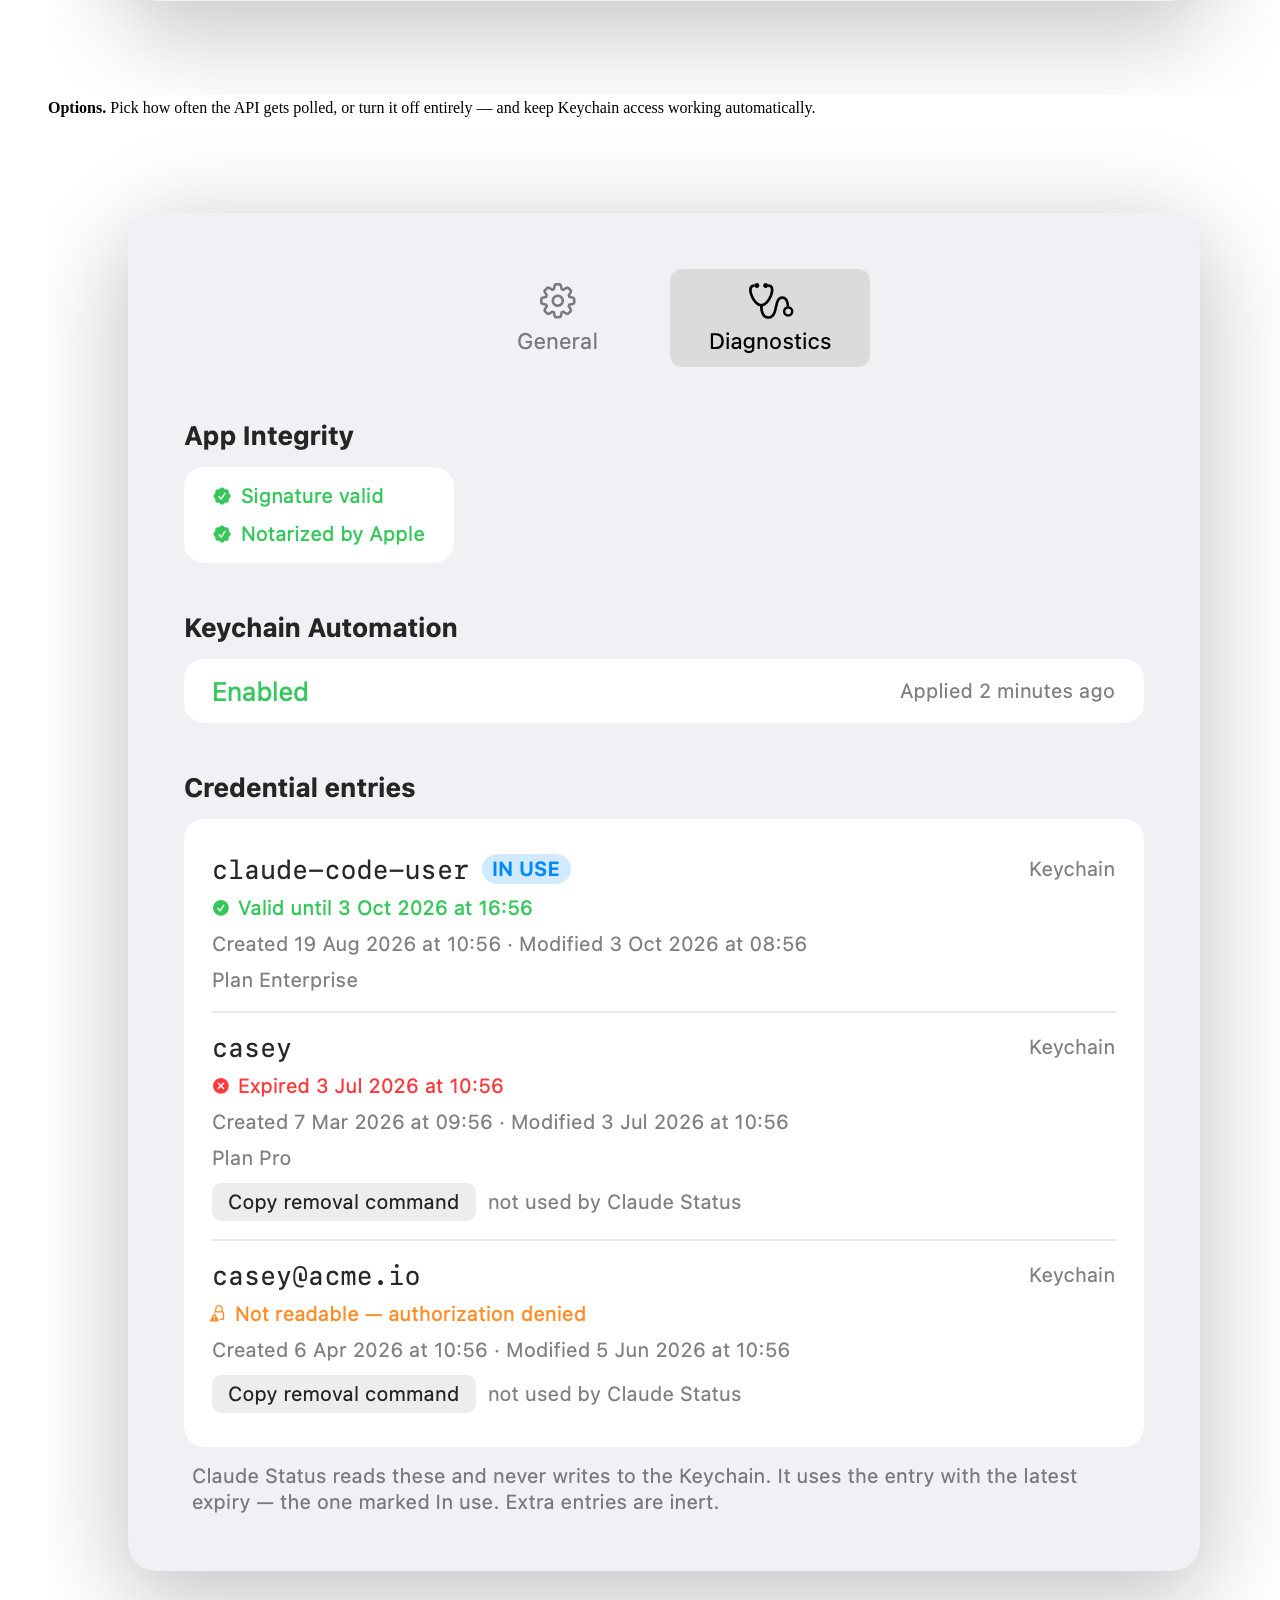
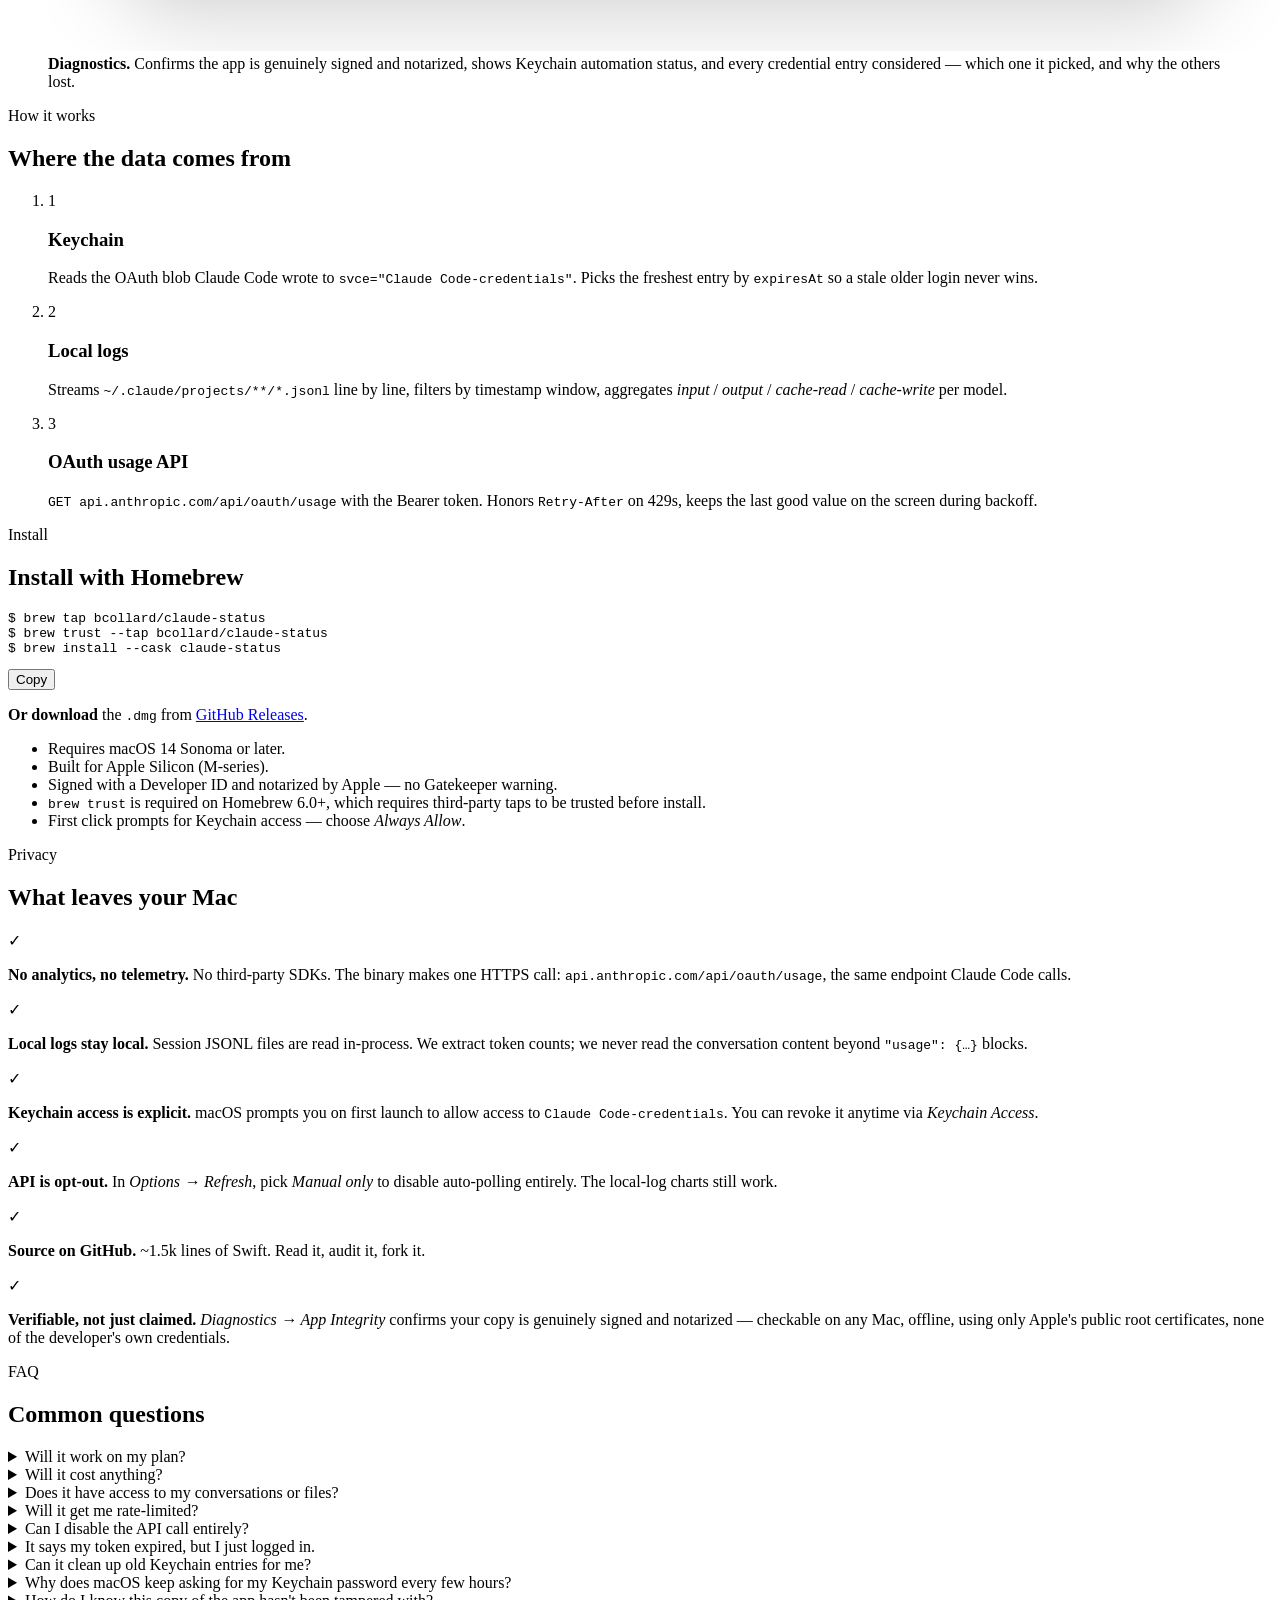
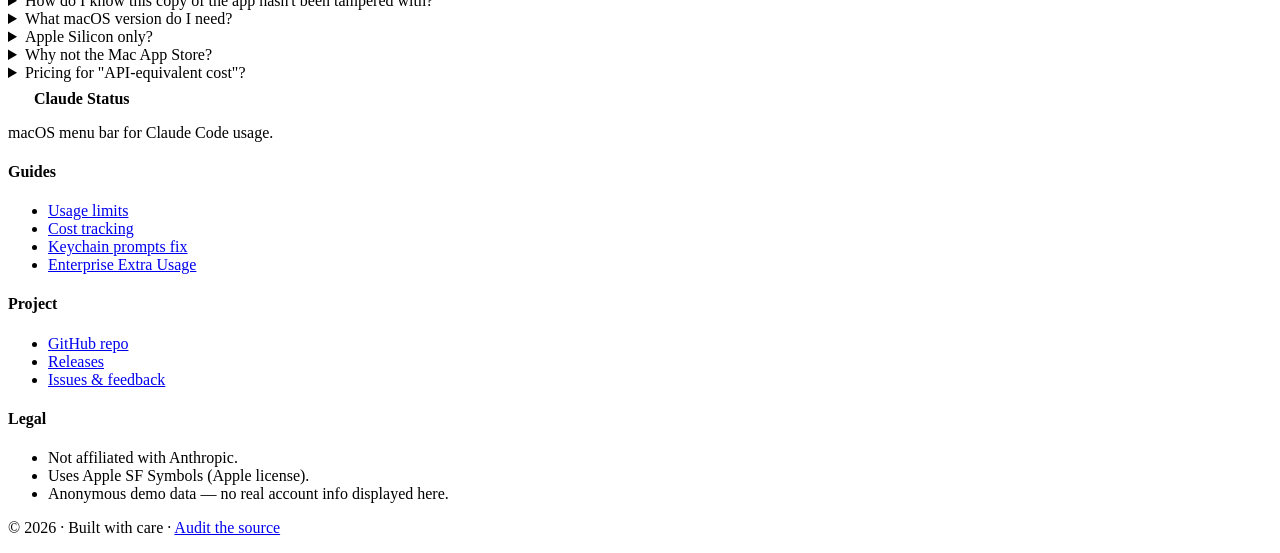
==== commit 82857fd7: "website: add SEO guide pages for usage limits, cost tracking, Keychain prompts, Enterprise Extra Usa" ====
--- a/website/index.html
+++ b/website/index.html
@@ -74,7 +74,7 @@
     "description": "A native macOS menu bar app that monitors Claude Code usage. Live plan limits, per-model breakdown, API-equivalent cost.",
     "license": "https://github.com/bcollard/claude-status-macos-menu-bar/blob/main/LICENSE",
     "offers": { "@type": "Offer", "price": "0", "priceCurrency": "USD" },
-    "softwareVersion": "0.1.0",
+    "softwareVersion": "0.2.4",
     "image": "https://claudestatus.runlocal.dev/assets/og-image.png"
   }
   </script>
@@ -355,7 +355,7 @@
     <div class="faq-list">
       <details>
         <summary><span>Will it work on my plan?</span></summary>
-        <p>Yes for all current consumer/business plans: <strong>Pro</strong>, <strong>Max</strong>, <strong>Team</strong>, <strong>Enterprise</strong>. The dropdown adapts to the fields the API returns — Enterprise gets the Extra Usage row, Pro/Max get five-hour and weekly utilization.</p>
+        <p>See also <a href="/claude-code-usage-limits/">usage limits</a> and <a href="/claude-code-enterprise-extra-usage/">Enterprise Extra Usage</a>. Yes for all current consumer/business plans: <strong>Pro</strong>, <strong>Max</strong>, <strong>Team</strong>, <strong>Enterprise</strong>. The dropdown adapts to the fields the API returns — Enterprise gets the Extra Usage row, Pro/Max get five-hour and weekly utilization.</p>
       </details>
       <details>
         <summary><span>Will it cost anything?</span></summary>
@@ -383,7 +383,7 @@
       </details>
       <details>
         <summary><span>Why does macOS keep asking for my Keychain password every few hours?</span></summary>
-        <p>Claude Code periodically rewrites its own Keychain entry, which resets that entry's access list — so "Always Allow" doesn't stick even for a stable, signed build. <em>Options → General → Keep Claude Code Keychain access working automatically</em> (on by default) fixes this: enter your login password once, and the app re-grants its own access every refresh cycle before it reads the credential. It only touches Claude Code's own <code>Claude Code-credentials</code> entries, and the password is fed to <code>security</code> over its input stream, never as a visible command-line argument. Versions before 0.2.4 skipped this step on Macs whose username isn't an email address; update if you still get prompts.</p>
+        <p><a href="/claude-code-keychain-password-prompt/">Full explanation and commands.</a> Claude Code periodically rewrites its own Keychain entry, which resets that entry's access list — so "Always Allow" doesn't stick even for a stable, signed build. <em>Options → General → Keep Claude Code Keychain access working automatically</em> (on by default) fixes this: enter your login password once, and the app re-grants its own access every refresh cycle before it reads the credential. It only touches Claude Code's own <code>Claude Code-credentials</code> entries, and the password is fed to <code>security</code> over its input stream, never as a visible command-line argument. Versions before 0.2.4 skipped this step on Macs whose username isn't an email address; update if you still get prompts.</p>
       </details>
       <details>
         <summary><span>How do I know this copy of the app hasn't been tampered with?</span></summary>
@@ -403,7 +403,7 @@
       </details>
       <details>
         <summary><span>Pricing for "API-equivalent cost"?</span></summary>
-        <p>The dropdown shows what a given token mix <em>would</em> cost on the Anthropic API. On a plan, you're not actually billed per token — but the figure is a useful comparison. Rates are public list pricing.</p>
+        <p><a href="/claude-code-cost-tracking/">How it is computed.</a> The dropdown shows what a given token mix <em>would</em> cost on the Anthropic API. On a plan, you're not actually billed per token — but the figure is a useful comparison. Rates are public list pricing.</p>
       </details>
     </div>
   </div>
@@ -419,6 +419,15 @@
         <strong>Claude Status</strong>
       </div>
       <p class="footer-tag">macOS menu bar for Claude Code usage.</p>
+    </div>
+    <div>
+      <h4>Guides</h4>
+      <ul>
+        <li><a href="/claude-code-usage-limits/">Usage limits</a></li>
+        <li><a href="/claude-code-cost-tracking/">Cost tracking</a></li>
+        <li><a href="/claude-code-keychain-password-prompt/">Keychain prompts fix</a></li>
+        <li><a href="/claude-code-enterprise-extra-usage/">Enterprise Extra Usage</a></li>
+      </ul>
     </div>
     <div>
       <h4>Project</h4>
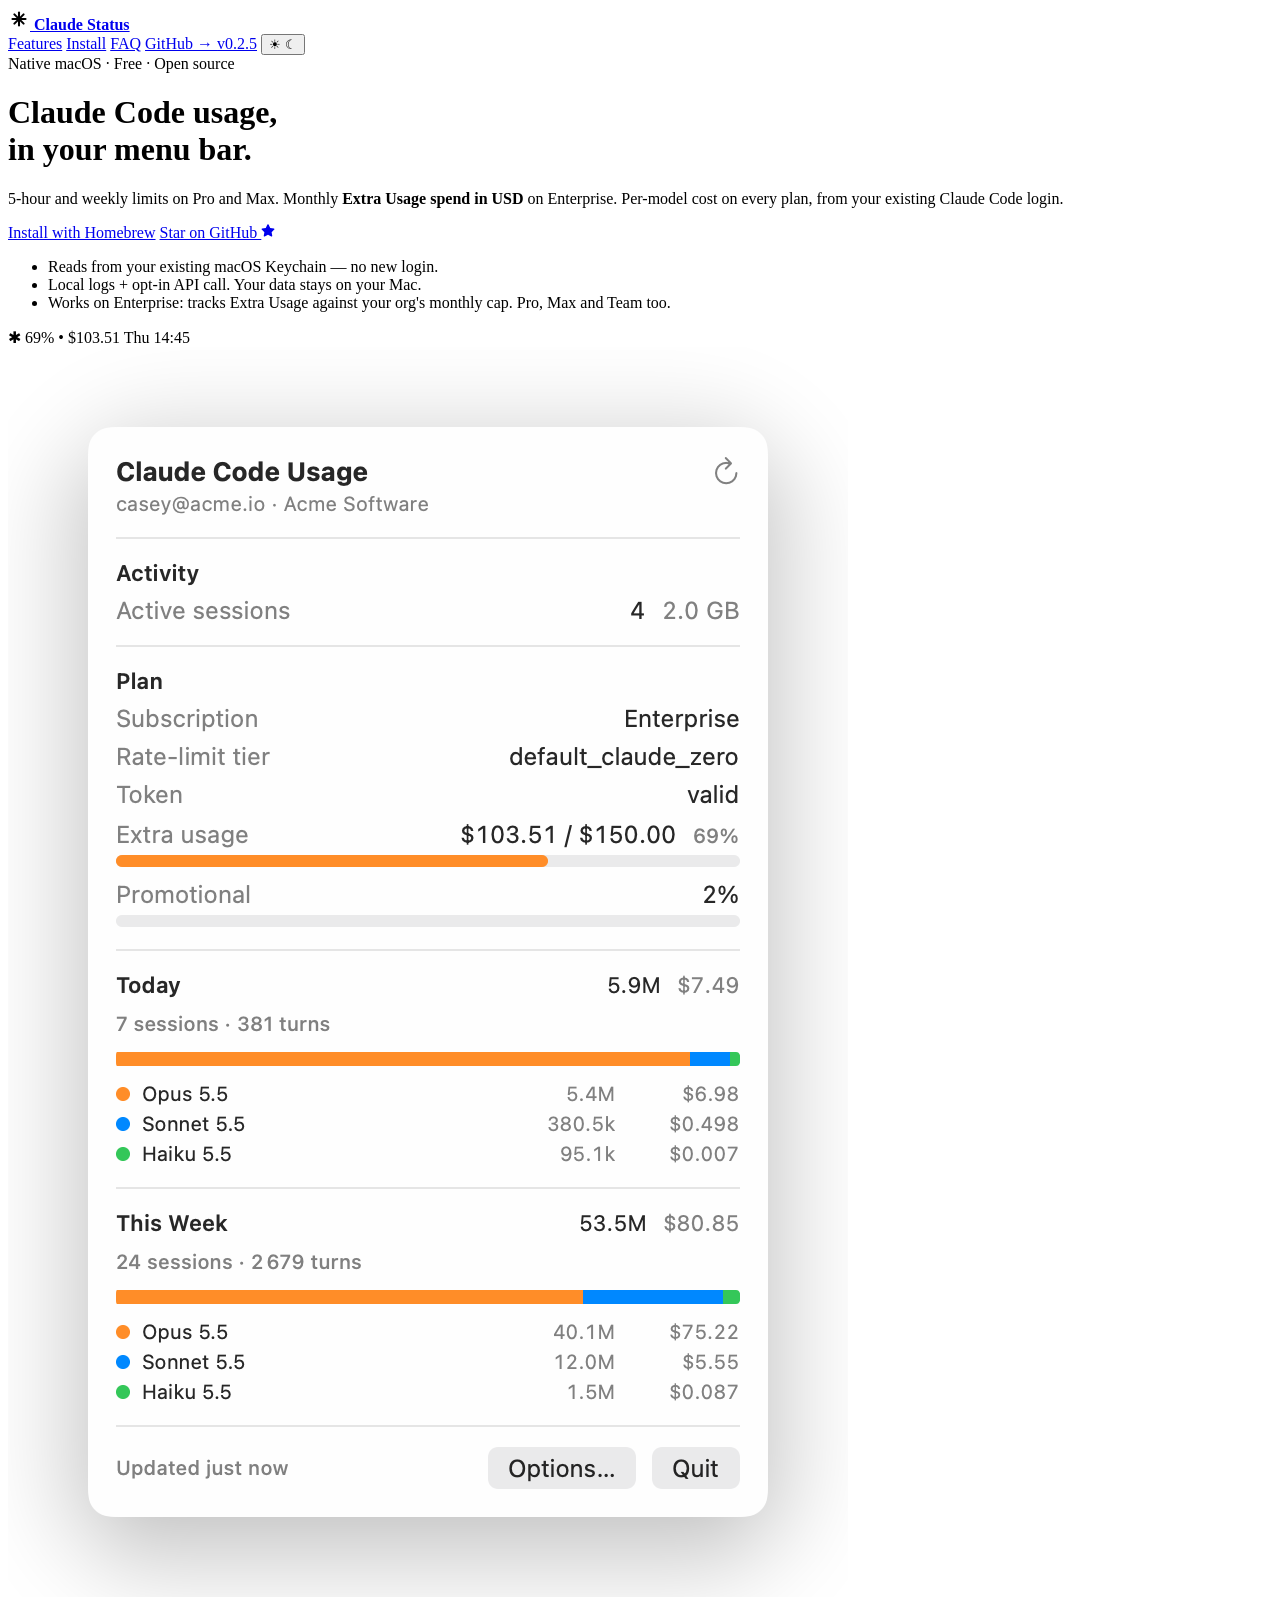
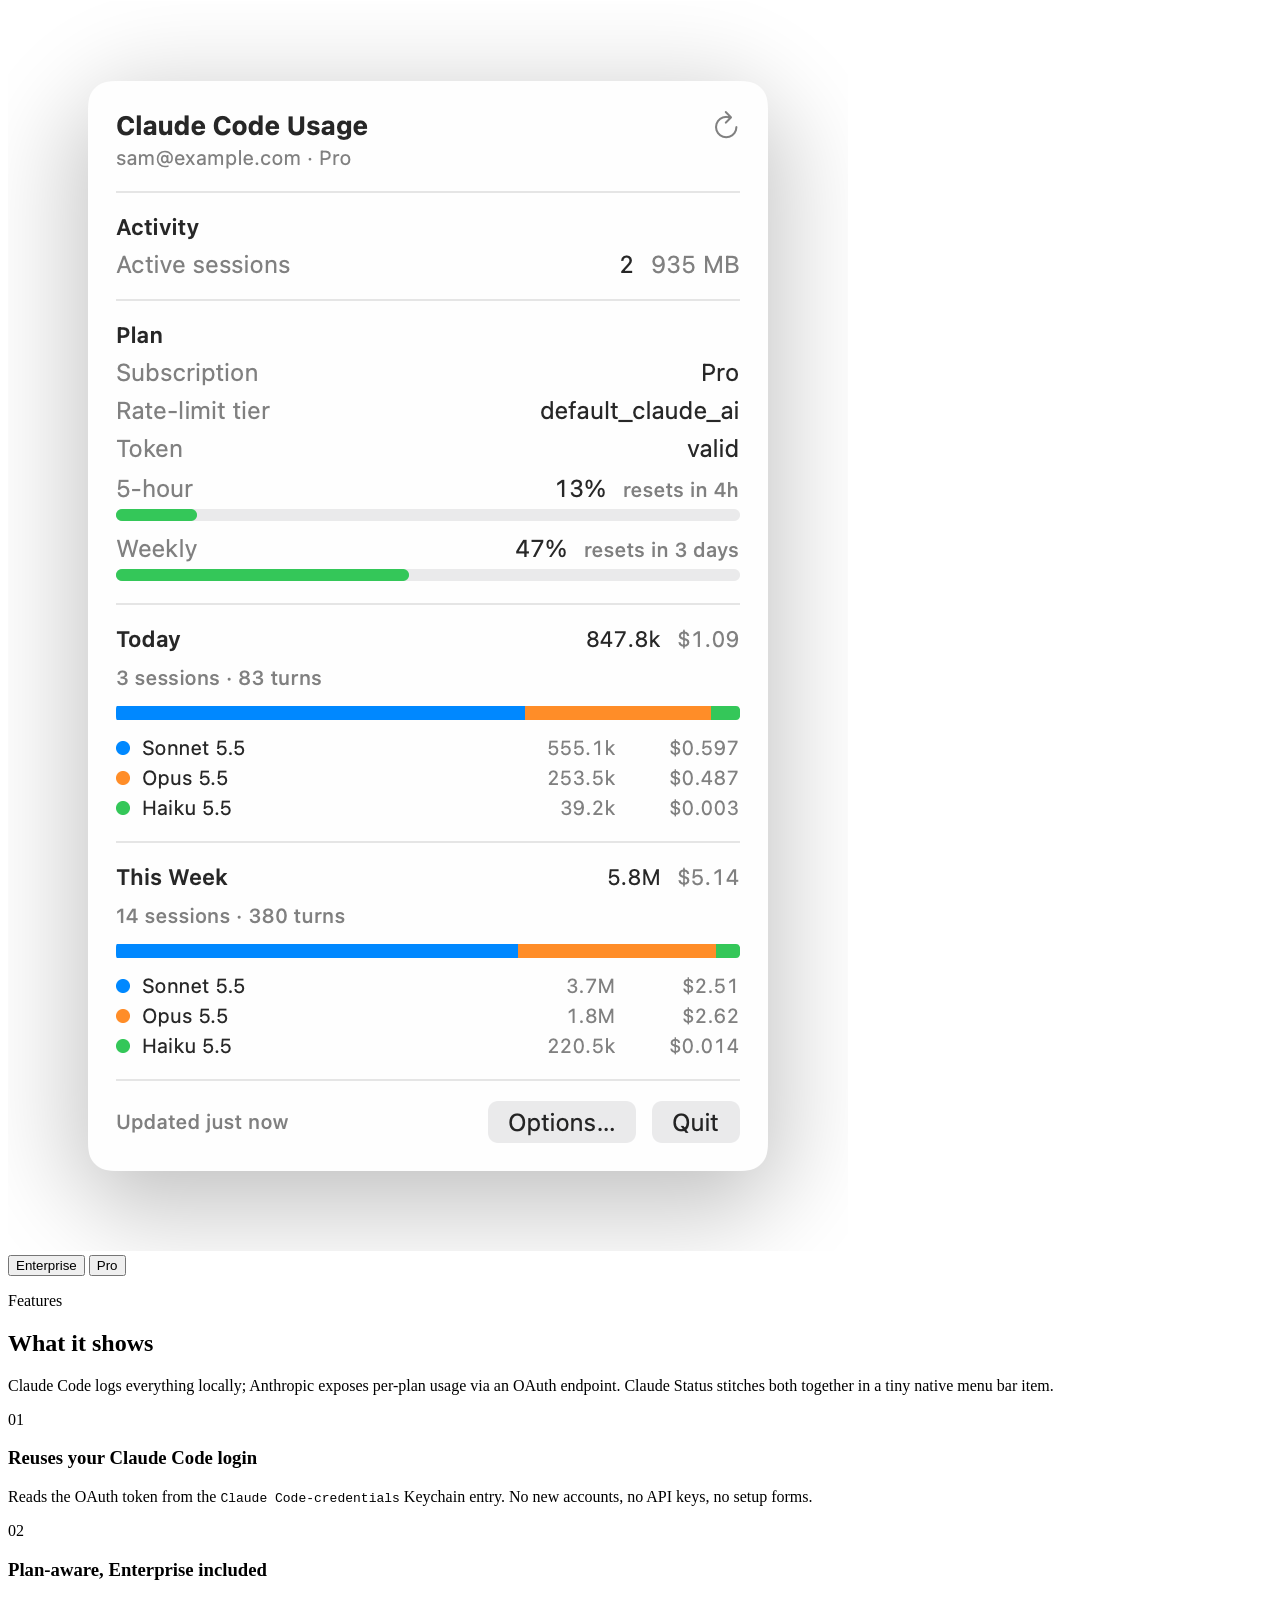
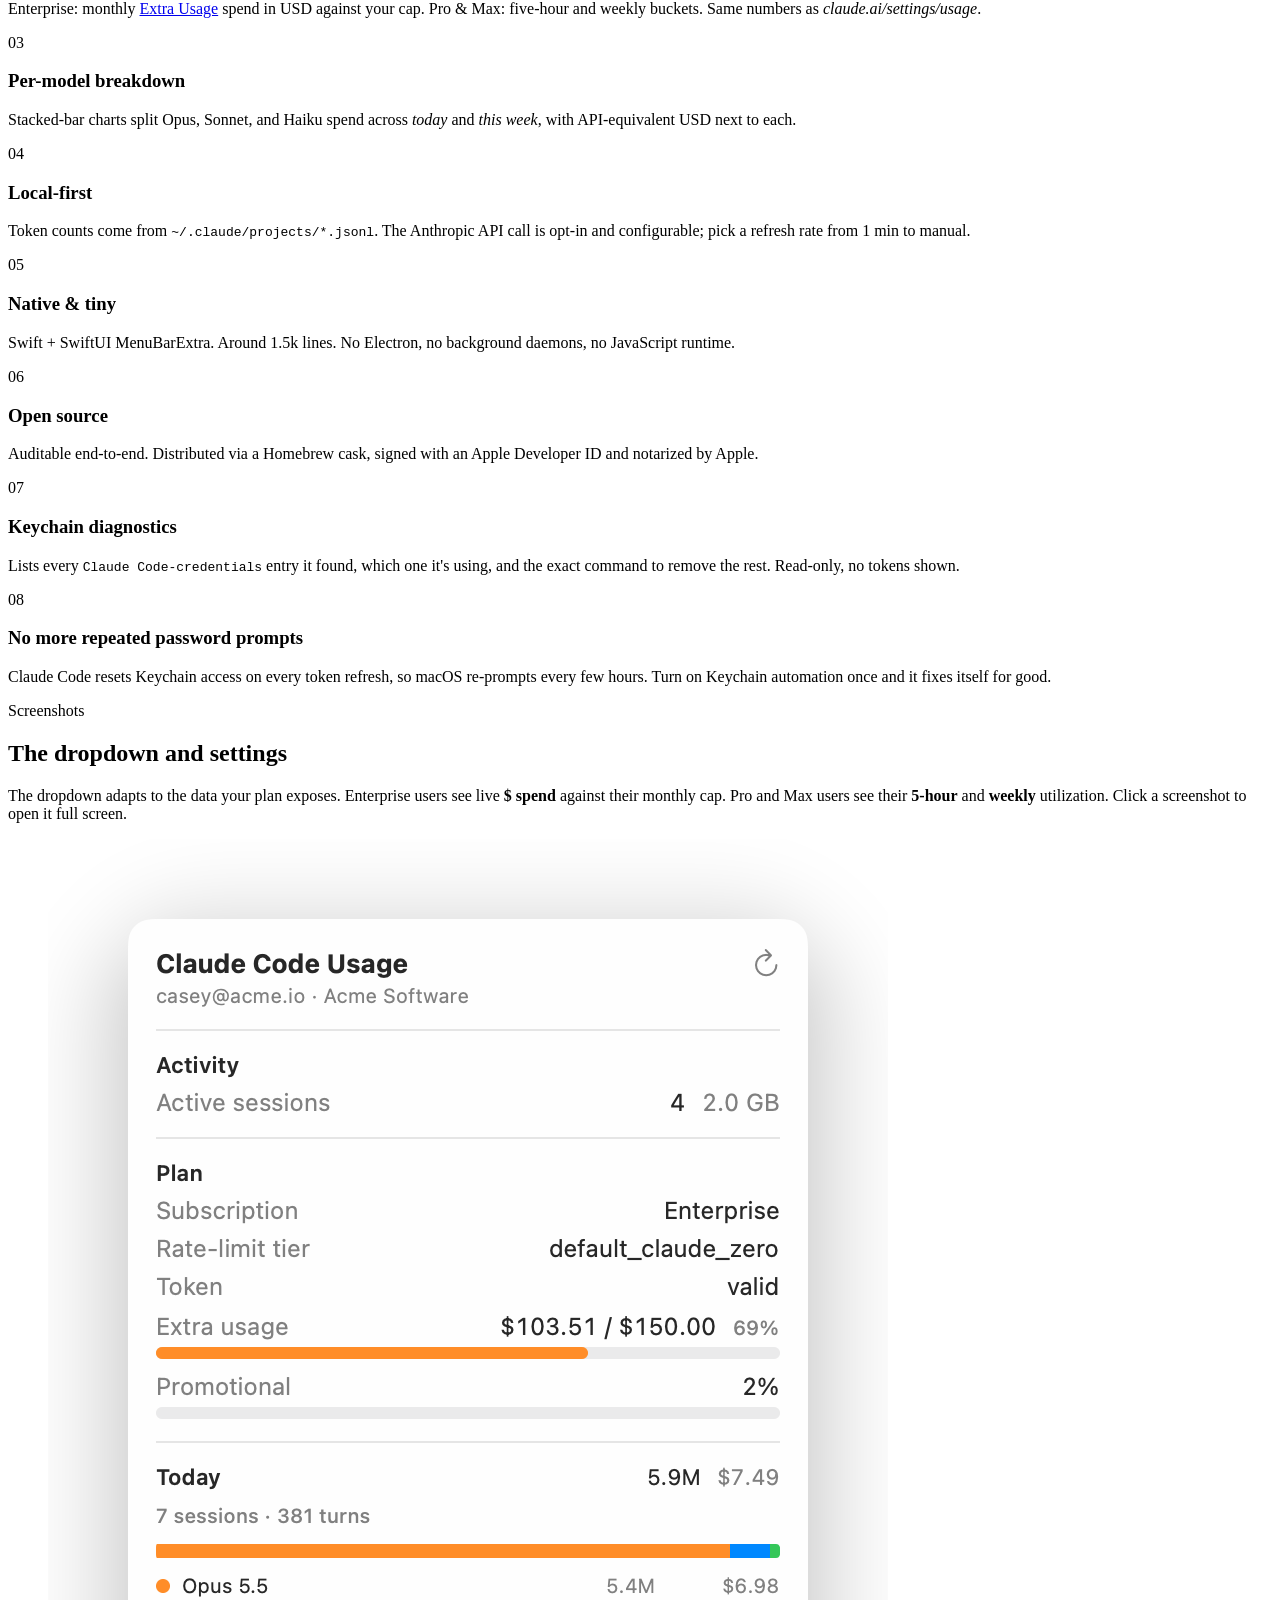
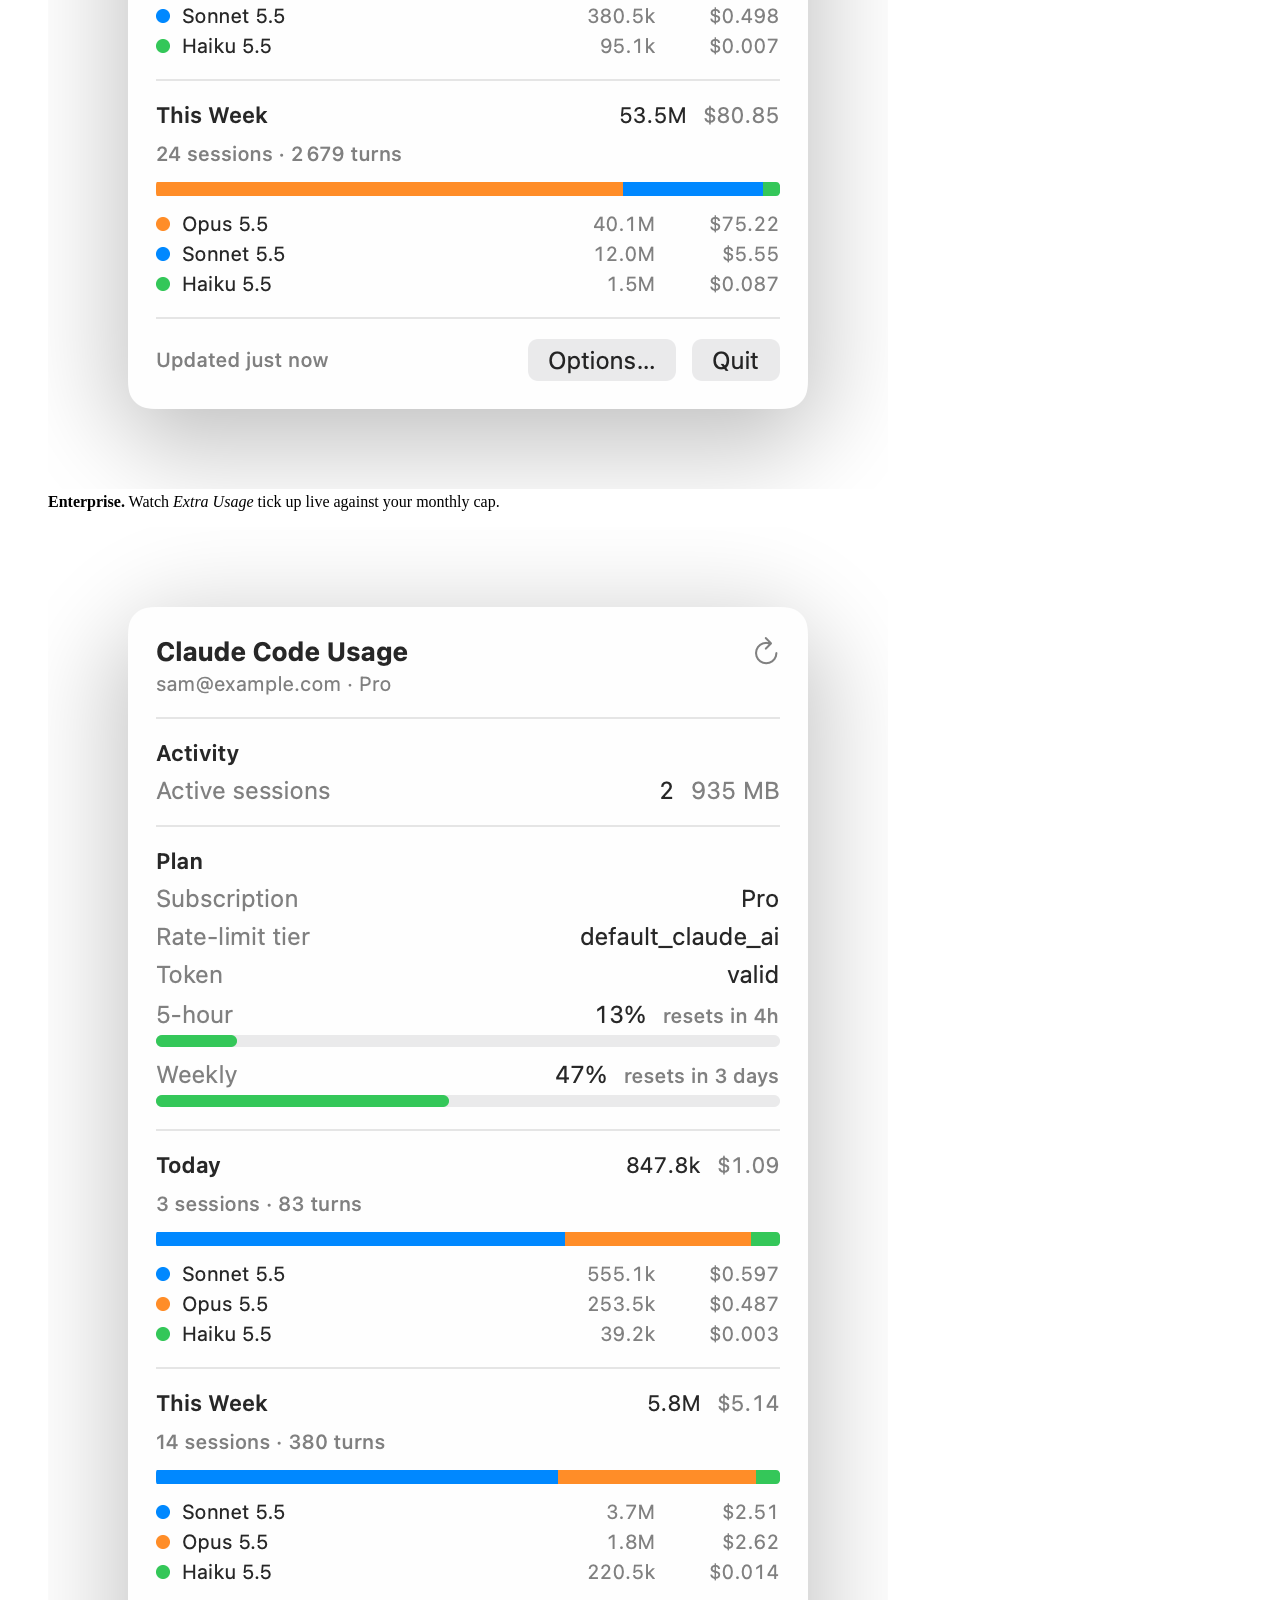
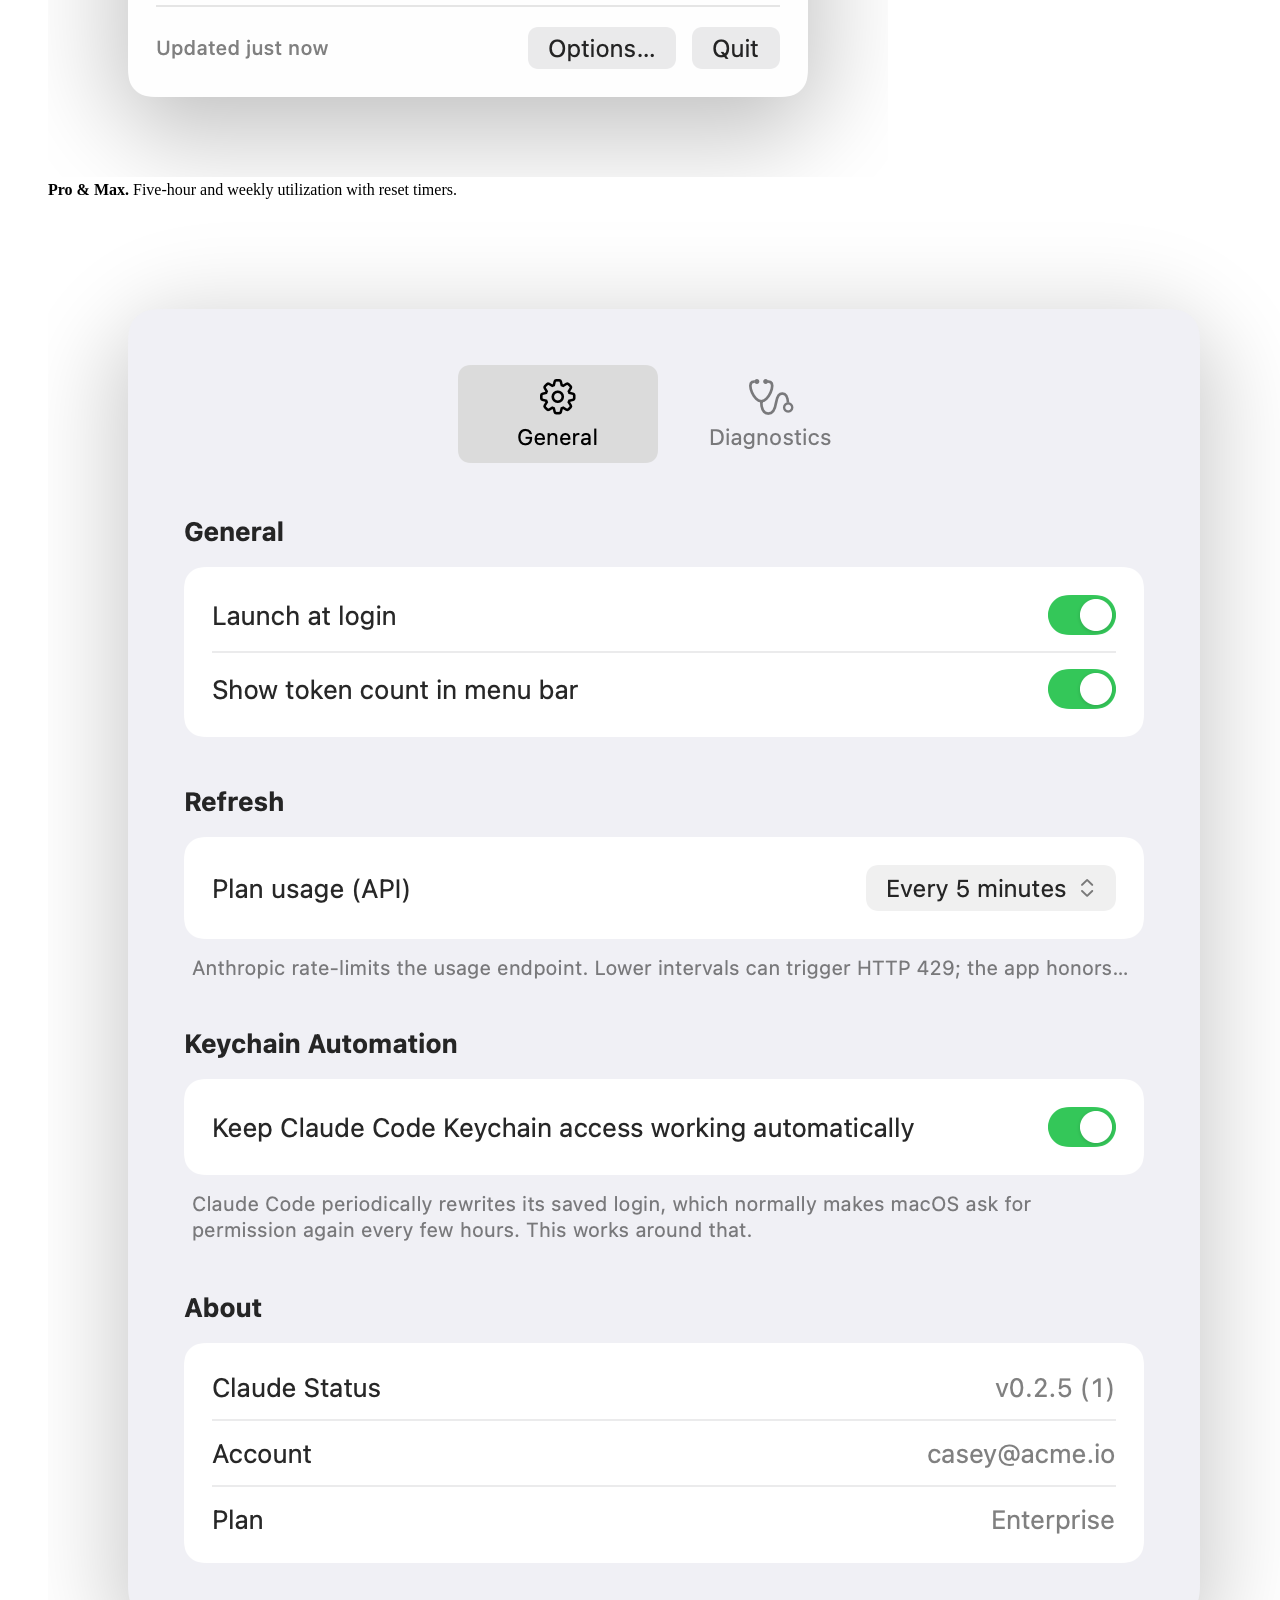
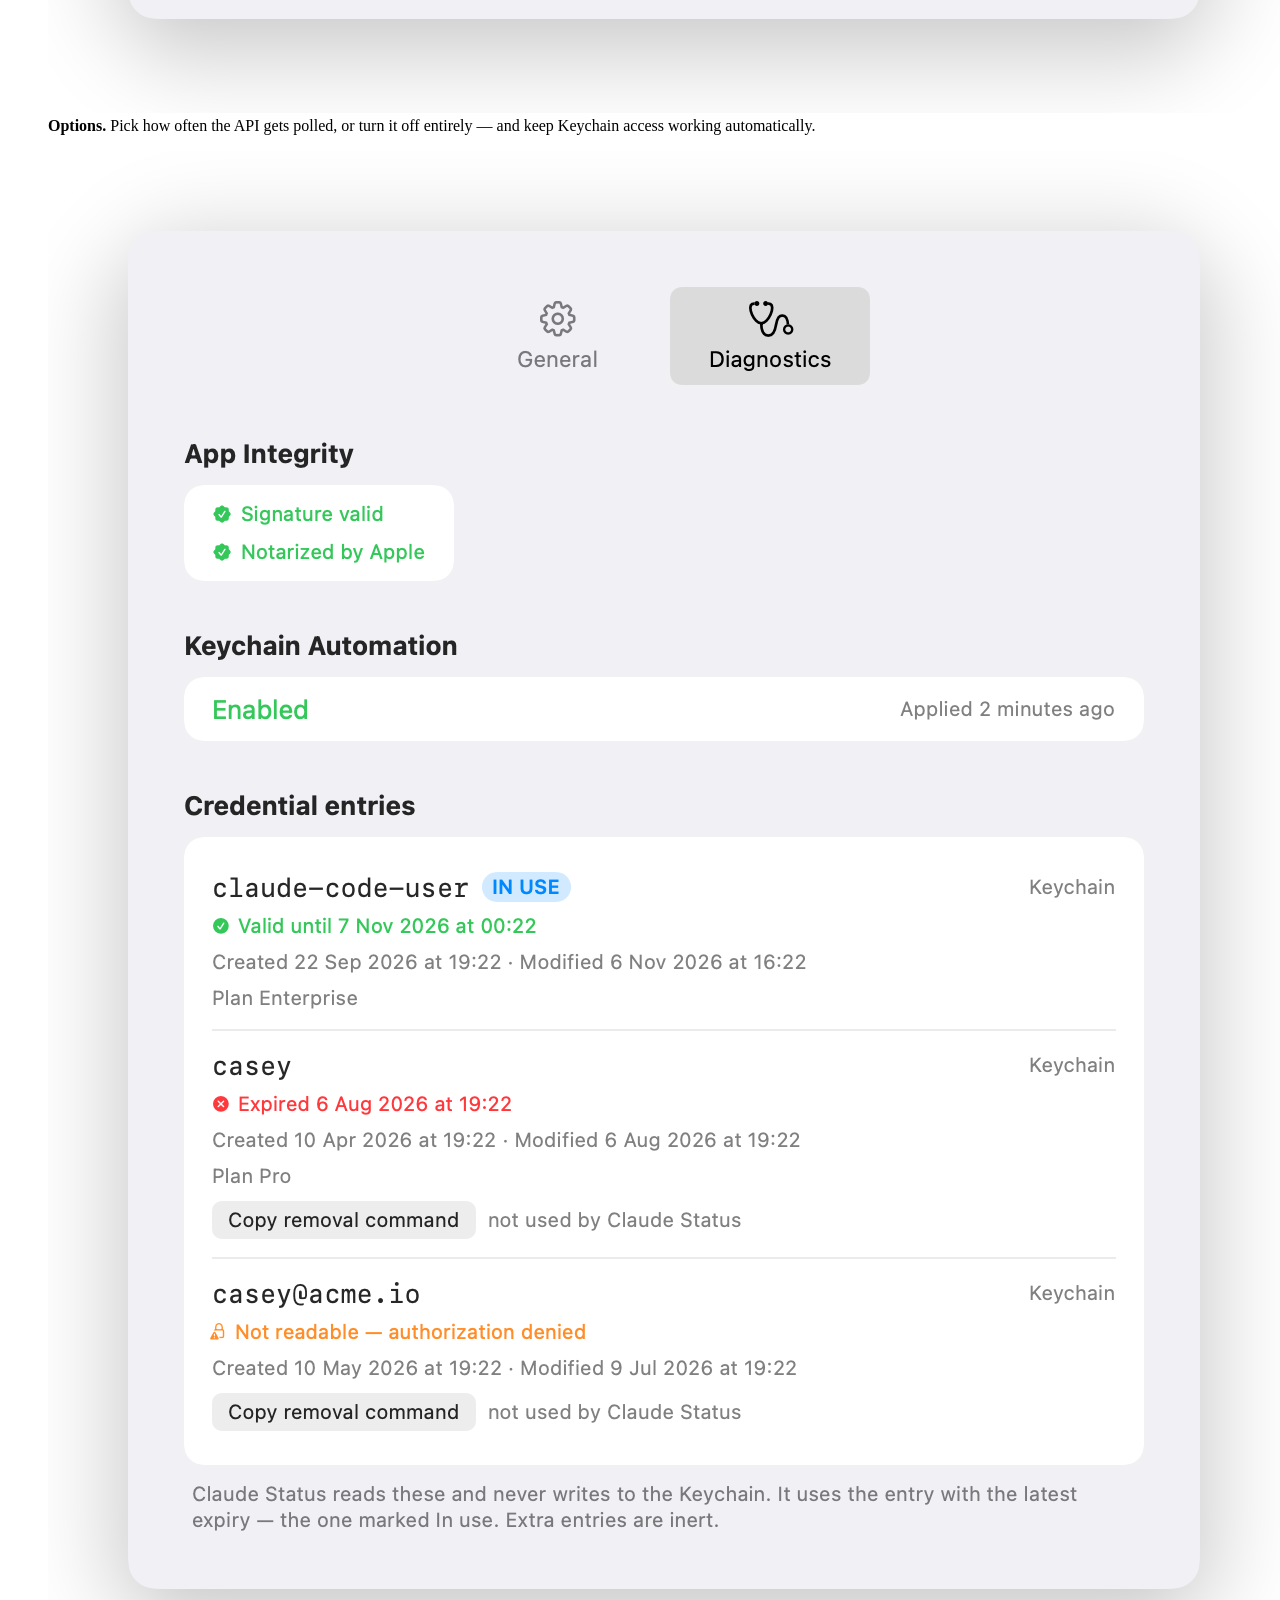
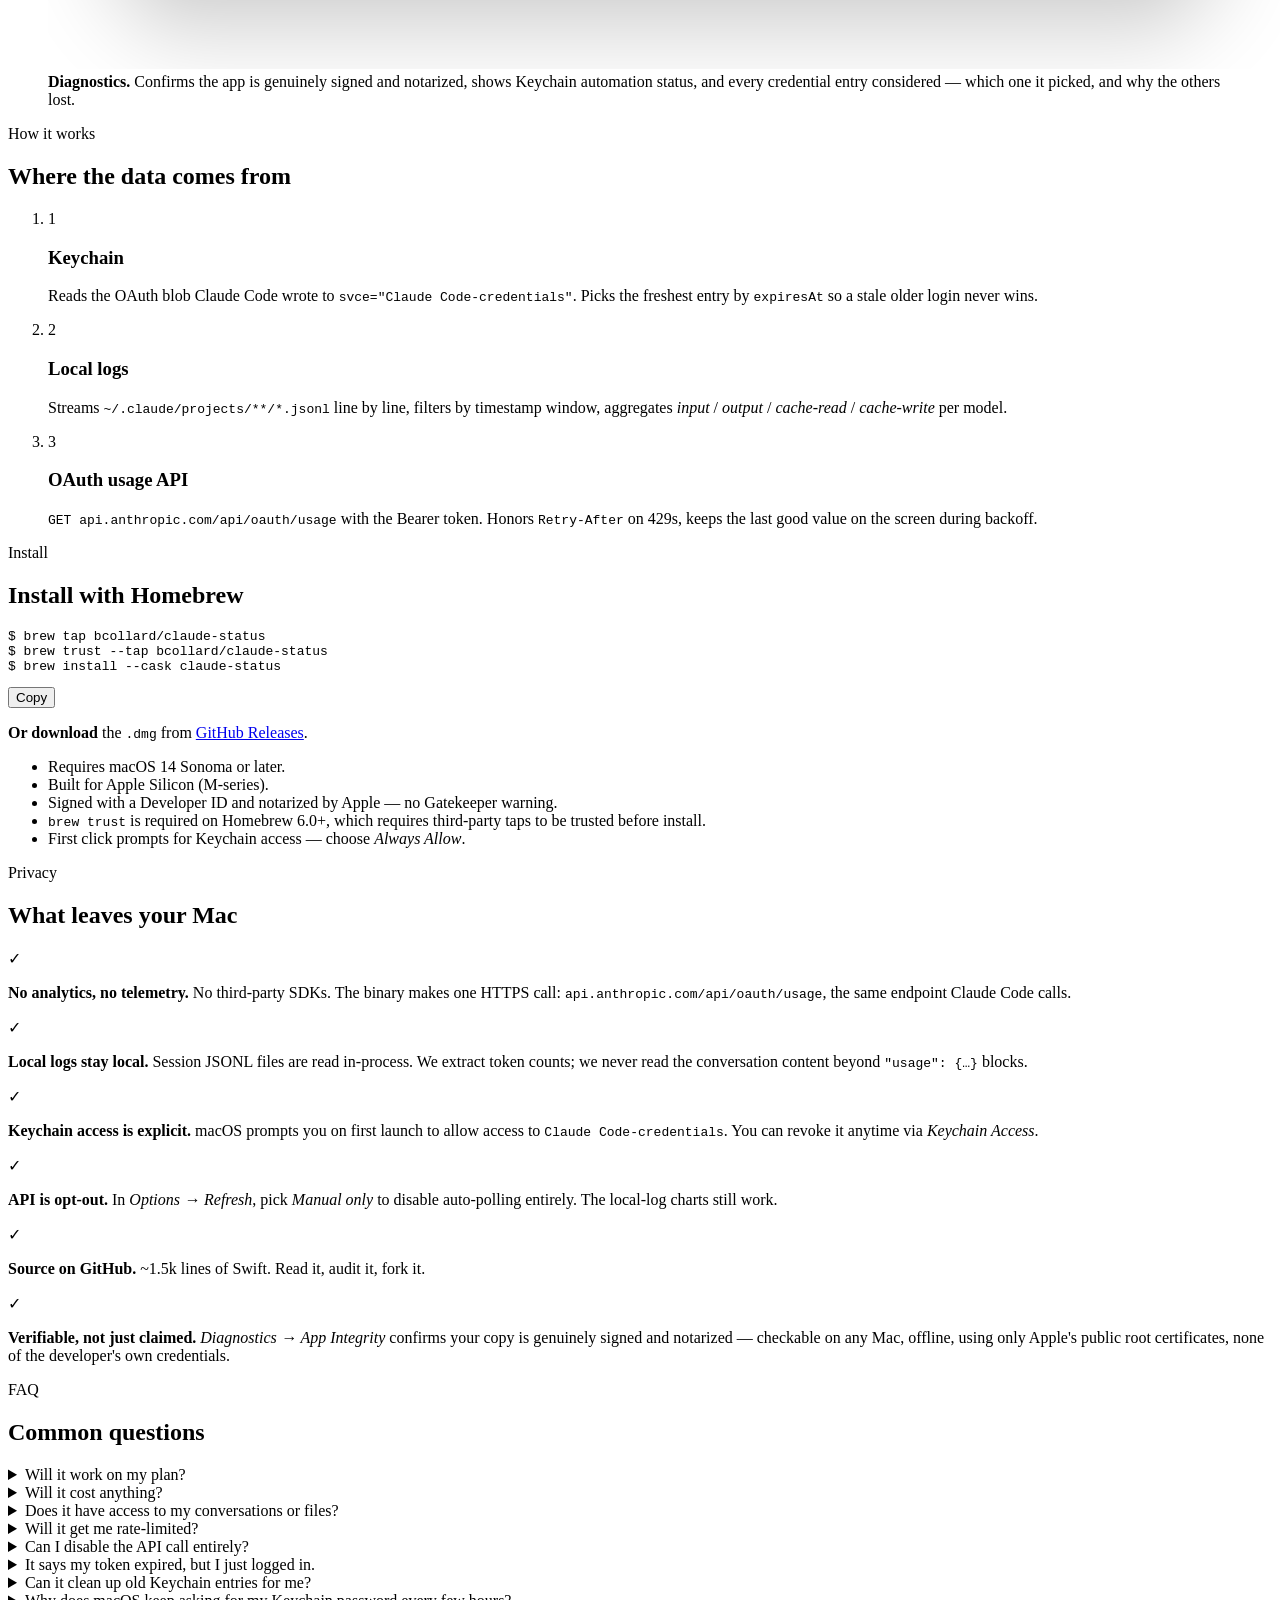
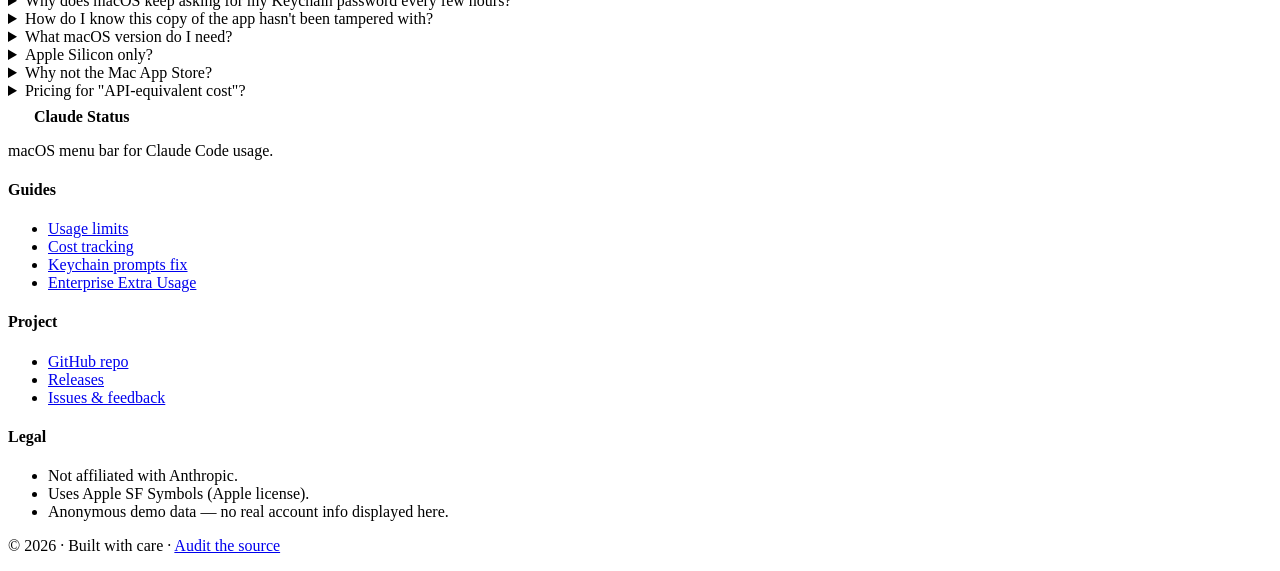
==== commit 08397bc6: "website: lead with Enterprise support, full-screen screenshot viewer, v0.2.5 Title, meta/OG/Twitter " ====
--- a/website/index.html
+++ b/website/index.html
@@ -14,8 +14,8 @@
     gtag('config', 'G-VPXE38XTRB');
   </script>
 
-  <title>Claude Status — macOS menu bar for Claude Code usage</title>
-  <meta name="description" content="A tiny macOS menu bar app that monitors your Claude Code usage. Live plan limits, per-model breakdown, API-equivalent cost — without leaving the keyboard.">
+  <title>Claude Status — Claude Code usage &amp; Enterprise spend in your menu bar</title>
+  <meta name="description" content="Free macOS menu bar app for Claude Code on Pro, Max, Team and Enterprise: 5-hour and weekly limits, Enterprise Extra Usage spend in USD, per-model cost.">
   <link rel="canonical" href="https://claudestatus.runlocal.dev/">
 
   <meta name="theme-color" content="#d97757" media="(prefers-color-scheme: light)">
@@ -36,8 +36,8 @@
   <meta property="og:site_name" content="Claude Status">
   <meta property="og:locale" content="en_US">
   <meta property="og:url" content="https://claudestatus.runlocal.dev/">
-  <meta property="og:title" content="Claude Status — Claude Code usage in your menu bar">
-  <meta property="og:description" content="Live plan limits, today's spend, weekly cap, per-model breakdown. Reuses your Claude Code login. Open source, free, native Swift.">
+  <meta property="og:title" content="Claude Status — Claude Code usage in your menu bar, Enterprise included">
+  <meta property="og:description" content="Pro &amp; Max: 5-hour and weekly limits. Enterprise: monthly Extra Usage spend in USD against your cap. Per-model breakdown, reuses your Claude Code login. Free, open source.">
   <meta property="og:image" content="https://claudestatus.runlocal.dev/assets/og-image.png">
   <meta property="og:image:secure_url" content="https://claudestatus.runlocal.dev/assets/og-image.png">
   <meta property="og:image:type" content="image/png">
@@ -48,8 +48,8 @@
   <!-- Twitter / X large card -->
   <meta name="twitter:card" content="summary_large_image">
   <meta name="twitter:url" content="https://claudestatus.runlocal.dev/">
-  <meta name="twitter:title" content="Claude Status — Claude Code usage in your menu bar">
-  <meta name="twitter:description" content="Live plan limits, today's spend, weekly cap, per-model breakdown. Reuses your Claude Code login. Open source, free, native Swift.">
+  <meta name="twitter:title" content="Claude Status — Claude Code usage in your menu bar, Enterprise included">
+  <meta name="twitter:description" content="Pro &amp; Max: 5-hour and weekly limits. Enterprise: monthly Extra Usage spend in USD against your cap. Per-model breakdown, reuses your Claude Code login. Free, open source.">
   <meta name="twitter:image" content="https://claudestatus.runlocal.dev/assets/og-image.png">
   <meta name="twitter:image:alt" content="Claude Status dropdown showing Extra Usage progress and per-model token breakdown.">
 
@@ -59,7 +59,7 @@
   <link rel="apple-touch-icon" href="/assets/favicon.svg">
   <link rel="mask-icon" href="/assets/favicon.svg" color="#d97757">
 
-  <link rel="stylesheet" href="/styles.css?v=v0.2.4">
+  <link rel="stylesheet" href="/styles.css?v=v0.2.5">
 
   <!-- Structured data (helps Google + some chat apps surface metadata) -->
   <script type="application/ld+json">
@@ -71,7 +71,7 @@
     "operatingSystem": "macOS 14+",
     "url": "https://claudestatus.runlocal.dev/",
     "downloadUrl": "https://github.com/bcollard/claude-status-macos-menu-bar/releases",
-    "description": "A native macOS menu bar app that monitors Claude Code usage. Live plan limits, per-model breakdown, API-equivalent cost.",
+    "description": "A native macOS menu bar app that monitors Claude Code usage on Pro, Max, Team and Enterprise plans. 5-hour and weekly limits, Enterprise Extra Usage spend in USD, per-model breakdown, API-equivalent cost.",
     "license": "https://github.com/bcollard/claude-status-macos-menu-bar/blob/main/LICENSE",
     "offers": { "@type": "Offer", "price": "0", "priceCurrency": "USD" },
     "softwareVersion": "0.2.4",
@@ -95,7 +95,7 @@
     <a href="https://github.com/bcollard/claude-status-macos-menu-bar" class="nav-github" target="_blank" rel="noopener">
       GitHub →
     </a>
-    <a href="https://github.com/bcollard/claude-status-macos-menu-bar/releases/tag/v0.2.4" class="nav-version" target="_blank" rel="noopener" title="Latest release">v0.2.4</a>
+    <a href="https://github.com/bcollard/claude-status-macos-menu-bar/releases/tag/v0.2.5" class="nav-version" target="_blank" rel="noopener" title="Latest release">v0.2.5</a>
     <button class="theme-toggle" id="themeToggle" aria-label="Toggle dark mode" title="Toggle dark mode">
       <span class="sun">☀</span>
       <span class="moon">☾</span>
@@ -116,7 +116,7 @@
         <span class="grad">in your menu bar.</span>
       </h1>
       <p class="lede">
-        Live plan limits, today's spend, weekly cap, and per-model breakdown — pulled from your existing Claude Code login.
+        5-hour and weekly limits on Pro and Max. Monthly <strong>Extra Usage spend in USD</strong> on Enterprise. Per-model cost on every plan, from your existing Claude Code login.
       </p>
       <div class="cta">
         <a href="#install" class="btn btn-primary">Install with Homebrew</a>
@@ -130,7 +130,7 @@
       <ul class="hero-bullets">
         <li>Reads from your existing macOS Keychain — no new login.</li>
         <li>Local logs + opt-in API call. Your data stays on your Mac.</li>
-        <li>Pro, Max, Team, Enterprise. Pick a refresh cadence and forget it.</li>
+        <li>Works on Enterprise: tracks Extra Usage against your org's monthly cap. Pro, Max and Team too.</li>
       </ul>
     </div>
 
@@ -145,16 +145,16 @@
       </div>
 
       <div class="popup-stack" id="popupStack">
-        <picture>
+        <a class="zoomable" href="assets/popup-enterprise-light.png" title="Open full screen"><picture>
           <source srcset="assets/popup-enterprise-dark.png" media="(prefers-color-scheme: dark)">
           <img class="popup popup-active" id="popupEnt" src="assets/popup-enterprise-light.png"
                alt="Claude Status popup showing Enterprise plan with Extra Usage 69% and per-model breakdown">
-        </picture>
-        <picture>
+        </picture></a>
+        <a class="zoomable" href="assets/popup-pro-light.png" title="Open full screen"><picture>
           <source srcset="assets/popup-pro-dark.png" media="(prefers-color-scheme: dark)">
           <img class="popup" id="popupPro" src="assets/popup-pro-light.png"
                alt="Claude Status popup showing Pro plan with 5-hour and weekly utilization">
-        </picture>
+        </picture></a>
       </div>
 
       <div class="plan-switch" role="tablist" aria-label="Switch shown plan">
@@ -181,8 +181,8 @@
       </article>
       <article class="card">
         <span class="card-num">02</span>
-        <h3>Plan-aware</h3>
-        <p>Extra Usage in USD for Enterprise. Five-hour + weekly buckets for Pro &amp; Max. Same numbers as <em>claude.ai/settings/usage</em>.</p>
+        <h3>Plan-aware, Enterprise included</h3>
+        <p>Enterprise: monthly <a href="/claude-code-enterprise-extra-usage/">Extra Usage</a> spend in USD against your cap. Pro &amp; Max: five-hour and weekly buckets. Same numbers as <em>claude.ai/settings/usage</em>.</p>
       </article>
       <article class="card">
         <span class="card-num">03</span>
@@ -223,36 +223,36 @@
     <p class="kicker">Screenshots</p>
     <h2>The dropdown and settings</h2>
     <p class="section-lede">
-      The dropdown adapts to the data your plan exposes. Enterprise users see live <strong>$ spend</strong> against their monthly cap. Pro and Max users see their <strong>5-hour</strong> and <strong>weekly</strong> utilization.
+      The dropdown adapts to the data your plan exposes. Enterprise users see live <strong>$ spend</strong> against their monthly cap. Pro and Max users see their <strong>5-hour</strong> and <strong>weekly</strong> utilization. Click a screenshot to open it full screen.
     </p>
 
     <div class="gallery">
       <figure>
-        <picture>
+        <a class="zoomable" href="assets/popup-enterprise-light.png" title="Open full screen"><picture>
           <source srcset="assets/popup-enterprise-dark.png" media="(prefers-color-scheme: dark)">
           <img src="assets/popup-enterprise-light.png" alt="Enterprise dropdown" loading="lazy">
-        </picture>
+        </picture></a>
         <figcaption><strong>Enterprise.</strong> Watch <em>Extra Usage</em> tick up live against your monthly cap.</figcaption>
       </figure>
       <figure>
-        <picture>
+        <a class="zoomable" href="assets/popup-pro-light.png" title="Open full screen"><picture>
           <source srcset="assets/popup-pro-dark.png" media="(prefers-color-scheme: dark)">
           <img src="assets/popup-pro-light.png" alt="Pro dropdown" loading="lazy">
-        </picture>
+        </picture></a>
         <figcaption><strong>Pro &amp; Max.</strong> Five-hour and weekly utilization with reset timers.</figcaption>
       </figure>
       <figure class="figure-wide">
-        <picture>
+        <a class="zoomable" href="assets/settings-light.png" title="Open full screen"><picture>
           <source srcset="assets/settings-dark.png" media="(prefers-color-scheme: dark)">
           <img src="assets/settings-light.png" alt="Settings window" loading="lazy">
-        </picture>
+        </picture></a>
         <figcaption><strong>Options.</strong> Pick how often the API gets polled, or turn it off entirely — and keep Keychain access working automatically.</figcaption>
       </figure>
       <figure class="figure-wide">
-        <picture>
+        <a class="zoomable" href="assets/diagnostics-light.png" title="Open full screen"><picture>
           <source srcset="assets/diagnostics-dark.png" media="(prefers-color-scheme: dark)">
           <img src="assets/diagnostics-light.png" alt="Diagnostics tab showing App Integrity status and Keychain credential entries" loading="lazy">
-        </picture>
+        </picture></a>
         <figcaption><strong>Diagnostics.</strong> Confirms the app is genuinely signed and notarized, shows Keychain automation status, and every credential entry considered — which one it picked, and why the others lost.</figcaption>
       </figure>
     </div>
@@ -534,6 +534,129 @@
       });
     });
   })();
+
+  // Full-screen viewer for <a class="zoomable" href="image"><picture>…</picture></a>.
+  // Pinch or ctrl+wheel zooms around the pointer, scroll or drag pans, +/-/0 keys, Esc closes.
+  // Opens img.currentSrc so the dark variant picked by <picture> is the one shown;
+  // without JS the link opens the light image itself.
+  (function() {
+    var links = document.querySelectorAll('a.zoomable');
+    if (!links.length) return;
+    var viewer = document.createElement('div');
+    viewer.className = 'zoom-viewer';
+    viewer.hidden = true;
+    viewer.setAttribute('role', 'dialog');
+    viewer.setAttribute('aria-modal', 'true');
+    viewer.innerHTML = '<div class="zoom-bar"><span class="zoom-level"></span>' +
+      '<button type="button" data-z="out" aria-label="Zoom out">−</button>' +
+      '<button type="button" data-z="fit" aria-label="Fit to screen">Fit</button>' +
+      '<button type="button" data-z="in" aria-label="Zoom in">+</button>' +
+      '<button type="button" data-z="close" aria-label="Close">✕</button></div>' +
+      '<div class="zoom-stage"><img alt=""></div>';
+    document.body.appendChild(viewer);
+    var stage = viewer.querySelector('.zoom-stage');
+    var img = stage.querySelector('img');
+    var level = viewer.querySelector('.zoom-level');
+    var natW = 1, natH = 1, fit = 1, scale = 1, opener = null;
+
+    function apply(next, cx, cy) {
+      next = Math.min(Math.max(next, fit * 0.5), 8);
+      // keep the point under (cx, cy) in place
+      var r = stage.getBoundingClientRect();
+      cx = cx === undefined ? r.width / 2 : cx - r.left;
+      cy = cy === undefined ? r.height / 2 : cy - r.top;
+      var fx = (stage.scrollLeft + cx) / (natW * scale), fy = (stage.scrollTop + cy) / (natH * scale);
+      scale = next;
+      img.style.width = Math.round(natW * scale) + 'px';
+      img.style.height = Math.round(natH * scale) + 'px';
+      stage.scrollLeft = fx * natW * scale - cx;
+      stage.scrollTop = fy * natH * scale - cy;
+      level.textContent = Math.round(scale * 100) + '%';
+    }
+    function fitScale() {
+      var r = stage.getBoundingClientRect();
+      // never upscale past 100% on open: retina PNGs already carry 2x pixels
+      return Math.min((r.width - 32) / natW, (r.height - 24) / natH, 1);
+    }
+    function open(href, alt, a) {
+      opener = a;
+      img.alt = alt || '';
+      viewer.hidden = false;
+      document.documentElement.style.overflow = 'hidden';
+      img.onload = function() {
+        natW = img.naturalWidth || 1200; natH = img.naturalHeight || 800;
+        fit = fitScale(); scale = fit; apply(fit);
+      };
+      img.src = href;
+      viewer.querySelector('[data-z="close"]').focus();
+    }
+    function close() {
+      viewer.hidden = true;
+      document.documentElement.style.overflow = '';
+      if (opener) opener.focus();
+    }
+    links.forEach(function(a) {
+      a.addEventListener('click', function(e) {
+        if (e.metaKey || e.ctrlKey || e.shiftKey) return; // let new-tab clicks through
+        e.preventDefault();
+        var i = a.querySelector('img');
+        open((i && i.currentSrc) || a.getAttribute('href'), i && i.alt, a);
+      });
+    });
+    viewer.addEventListener('click', function(e) {
+      var z = e.target.getAttribute && e.target.getAttribute('data-z');
+      if (z === 'in') apply(scale * 1.25);
+      else if (z === 'out') apply(scale / 1.25);
+      else if (z === 'fit') apply(fit);
+      else if (z === 'close' || e.target === stage) close();
+    });
+    // trackpad pinch arrives as ctrl+wheel; plain scrolling pans natively
+    stage.addEventListener('wheel', function(e) {
+      if (!e.ctrlKey && !e.metaKey) return;
+      e.preventDefault();
+      apply(scale * Math.exp(-e.deltaY * 0.01), e.clientX, e.clientY);
+    }, { passive: false });
+    document.addEventListener('keydown', function(e) {
+      if (viewer.hidden) return;
+      if (e.key === 'Escape') close();
+      else if (e.key === '+' || e.key === '=') apply(scale * 1.25);
+      else if (e.key === '-') apply(scale / 1.25);
+      else if (e.key === '0') apply(fit);
+    });
+    window.addEventListener('resize', function() { if (!viewer.hidden) fit = fitScale(); });
+
+    // drag to pan with one pointer, pinch to zoom with two
+    var pts = {}, last = null, pinch = 0, moved = false;
+    stage.addEventListener('pointerdown', function(e) {
+      pts[e.pointerId] = e; stage.setPointerCapture(e.pointerId);
+      stage.classList.add('dragging'); last = e; moved = false;
+    });
+    stage.addEventListener('pointermove', function(e) {
+      if (!pts[e.pointerId]) return;
+      pts[e.pointerId] = e;
+      var ids = Object.keys(pts);
+      if (ids.length === 2) {
+        var a = pts[ids[0]], b = pts[ids[1]];
+        var d = Math.hypot(a.clientX - b.clientX, a.clientY - b.clientY);
+        if (pinch) apply(scale * d / pinch, (a.clientX + b.clientX) / 2, (a.clientY + b.clientY) / 2);
+        pinch = d; moved = true;
+      } else if (last) {
+        stage.scrollLeft -= e.clientX - last.clientX;
+        stage.scrollTop -= e.clientY - last.clientY;
+        if (Math.abs(e.clientX - last.clientX) + Math.abs(e.clientY - last.clientY) > 0) moved = true;
+        last = e;
+      }
+    });
+    function up(e) {
+      delete pts[e.pointerId];
+      if (Object.keys(pts).length < 2) pinch = 0;
+      if (!Object.keys(pts).length) { stage.classList.remove('dragging'); last = null; }
+    }
+    stage.addEventListener('pointerup', up);
+    stage.addEventListener('pointercancel', up);
+    // a click on the backdrop closes, but not the end of a drag
+    stage.addEventListener('click', function(e) { if (moved) e.stopPropagation(); }, true);
+  })();
 </script>
 
 </body>
